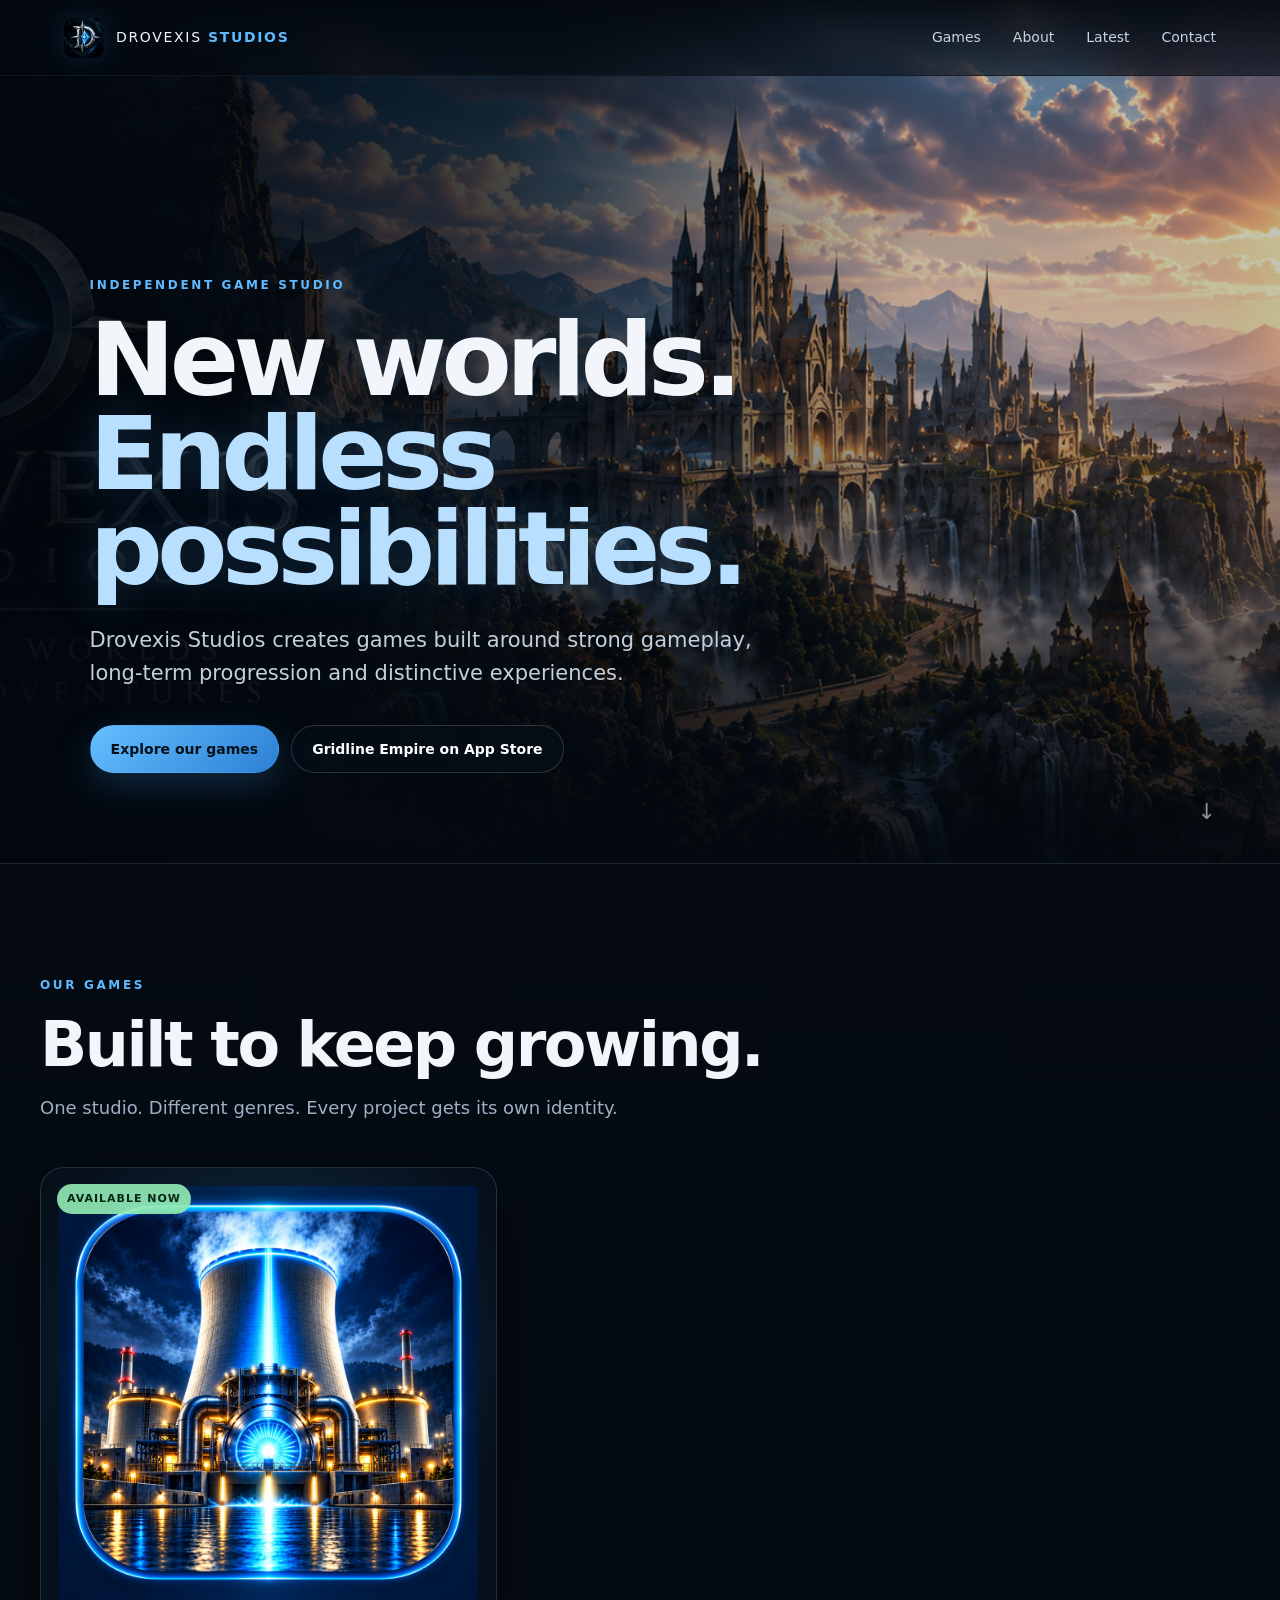
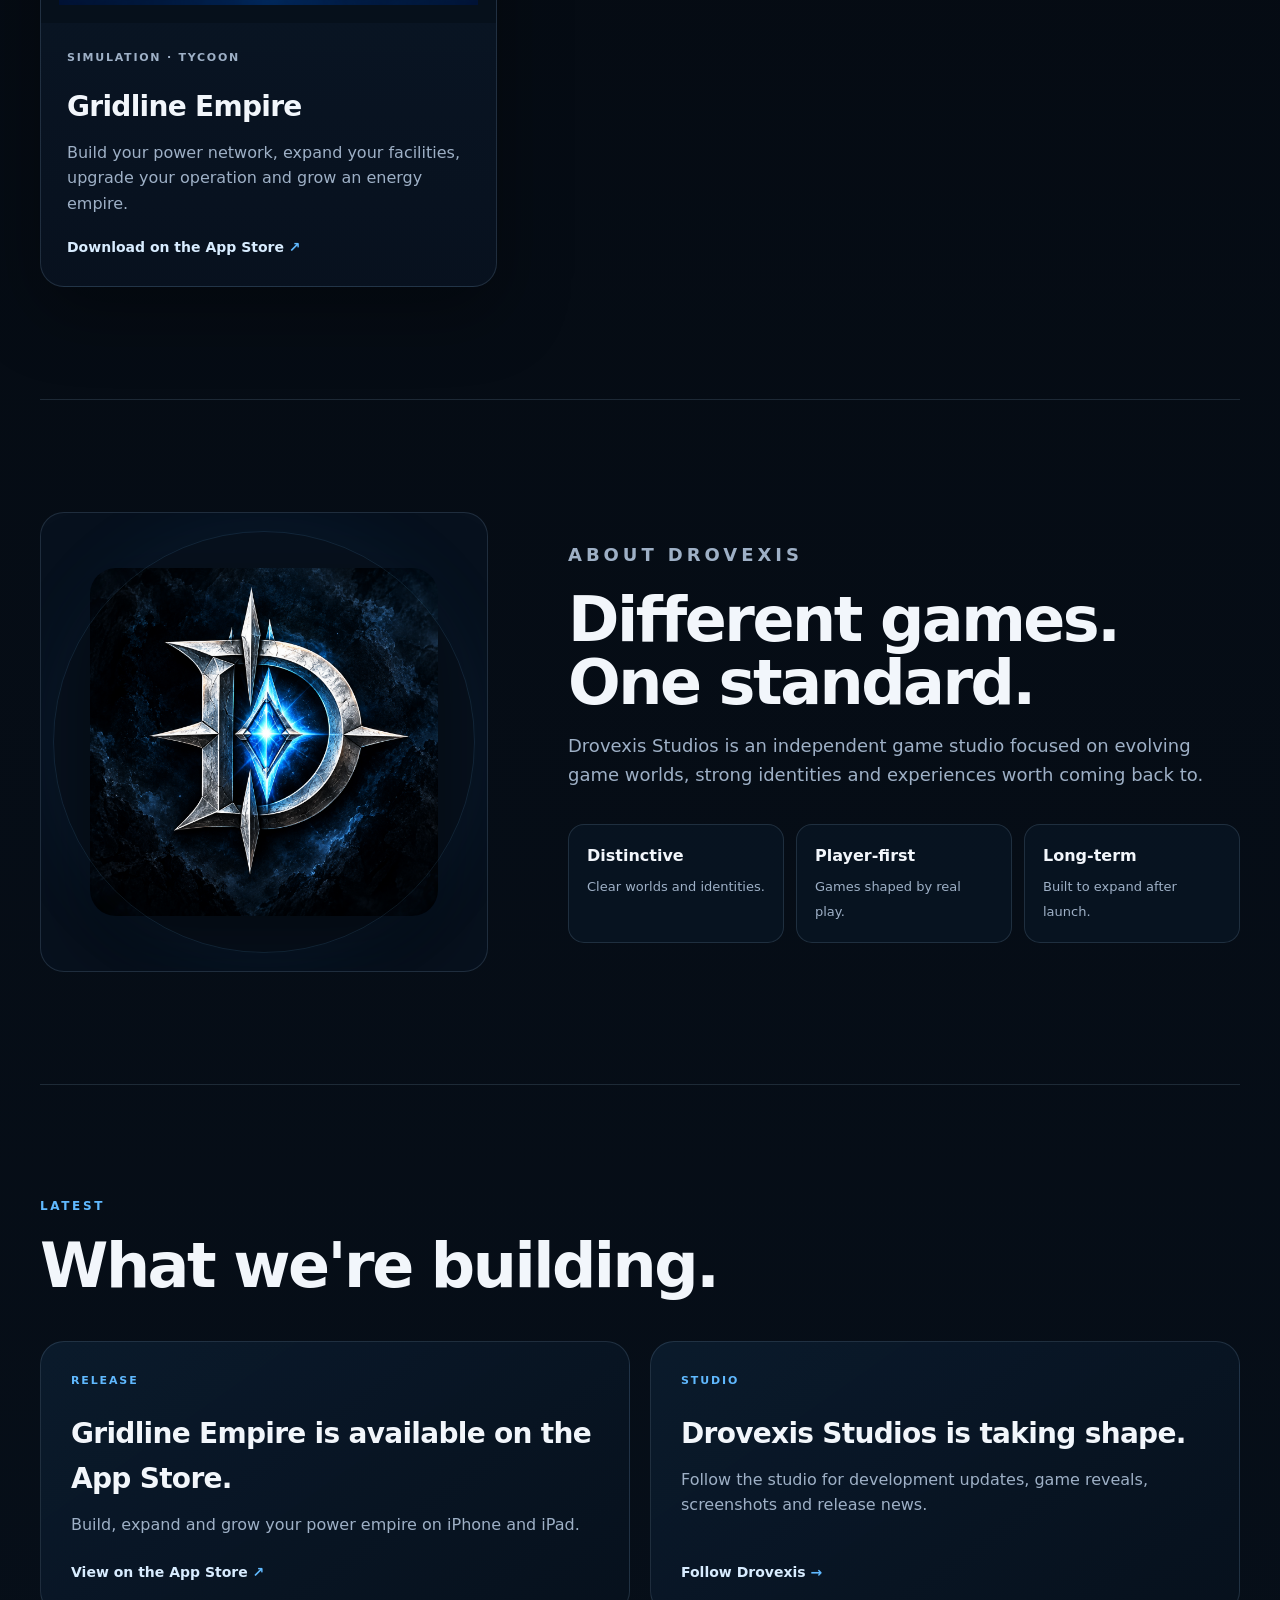
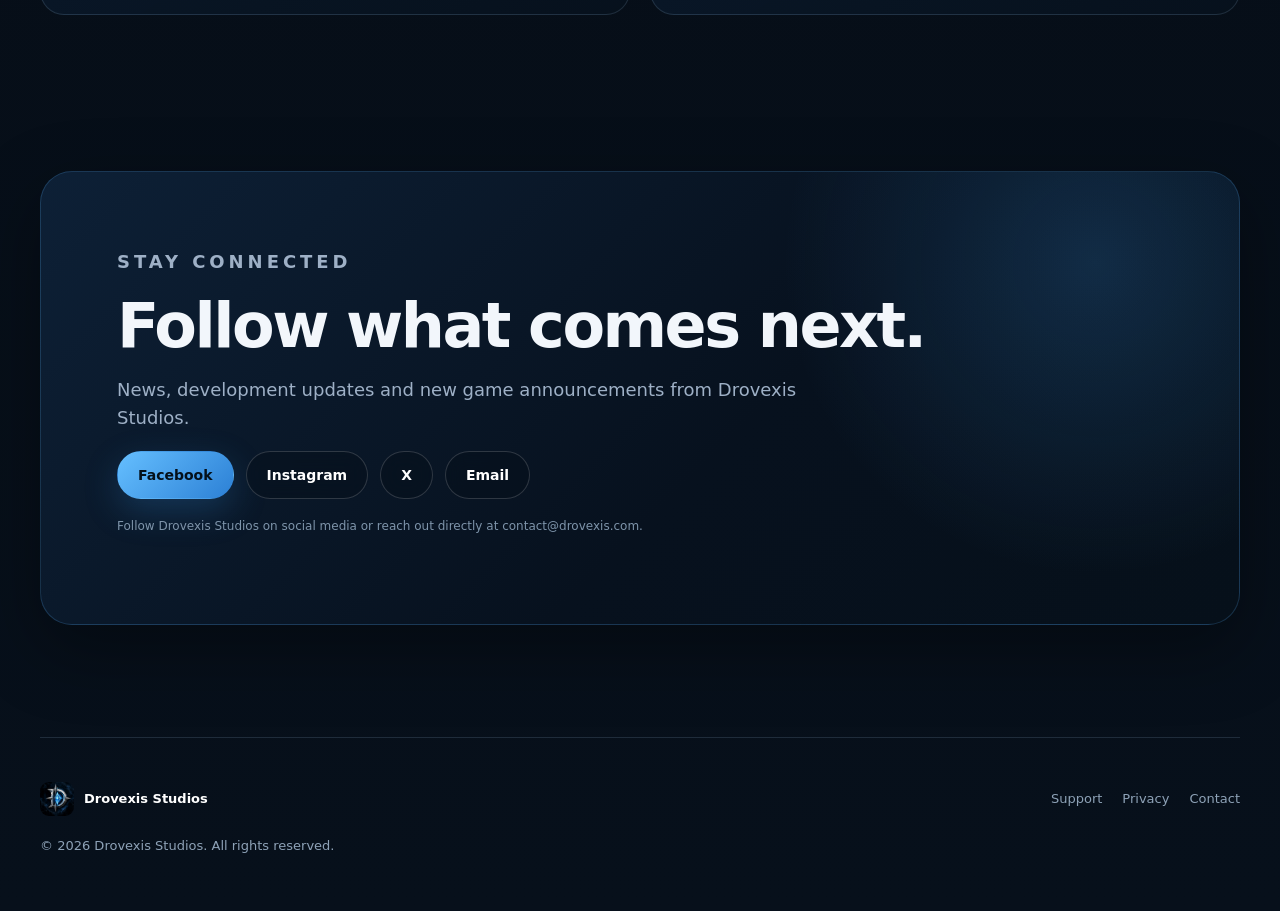
==== index.html @ 6e075999 "Add files via upload Update Drovexis website branding and links" ====
<!doctype html>
<html lang="en">
<head>
  <meta charset="utf-8" />
  <meta name="viewport" content="width=device-width, initial-scale=1" />
  <title>Drovexis Studios | New Worlds. Endless Possibilities.</title>
  <meta name="description" content="Drovexis Studios is an independent game studio creating games with a focus on strong gameplay, long-term progression and distinctive worlds." />
  <meta name="theme-color" content="#07111f" />
  <link rel="canonical" href="https://drovexis.com/" />
  <meta property="og:title" content="Drovexis Studios" />
  <meta property="og:description" content="New worlds. Endless possibilities. More to come." />
  <meta property="og:type" content="website" />
  <meta property="og:url" content="https://drovexis.com/" />
  <meta property="og:image" content="https://drovexis.com/assets/drovexis-hero.png" />
  <meta name="twitter:card" content="summary_large_image" />
  <link rel="icon" href="assets/drovexis-logo.png" />
  <link rel="stylesheet" href="styles.css" />
</head>
<body>
  <a class="skip-link" href="#main">Skip to content</a>

  <header class="site-header" id="top">
    <a class="brand" href="#top" aria-label="Drovexis Studios home">
      <img src="assets/drovexis-logo.png" alt="Drovexis Studios emblem" />
      <span>DROVEXIS <b>STUDIOS</b></span>
    </a>
    <button class="nav-toggle" aria-expanded="false" aria-controls="site-nav" aria-label="Open navigation">☰</button>
    <nav id="site-nav" class="site-nav" aria-label="Primary navigation">
      <a href="#games">Games</a>
      <a href="#about">About</a>
      <a href="#latest">Latest</a>
      <a href="#contact">Contact</a>
    </nav>
  </header>

  <main id="main">
    <section class="hero" aria-labelledby="hero-title">
      <img class="hero-bg" src="assets/drovexis-hero.png" alt="Cinematic fantasy city at sunrise" />
      <div class="hero-shade"></div>
      <div class="hero-content reveal">
        <p class="eyebrow">INDEPENDENT GAME STUDIO</p>
        <h1 id="hero-title">New worlds.<br /><span>Endless possibilities.</span></h1>
        <p class="hero-copy">Drovexis Studios creates games built around strong gameplay, long-term progression and distinctive experiences.</p>
        <div class="hero-actions">
          <a class="button button-primary" href="#games">Explore our games</a>
          <a class="button button-ghost" href="https://apps.apple.com/us/app/gridline-empire/id6809161844" target="_blank" rel="noopener">Gridline Empire on App Store</a>
        </div>
      </div>
      <div class="scroll-cue" aria-hidden="true">↓</div>
    </section>

    <section class="section" id="games" aria-labelledby="games-title">
      <div class="section-heading reveal">
        <p class="eyebrow">OUR GAMES</p>
        <h2 id="games-title">Built to keep growing.</h2>
        <p>One studio. Different genres. Every project gets its own identity.</p>
      </div>

      <div class="games-grid">
        <article class="game-card game-card-featured reveal">
          <div class="game-art app-icon-art">
            <img src="assets/gridline-empire-icon.png" alt="Gridline Empire App Store icon" loading="lazy" />
            <span class="status status-live">Available now</span>
          </div>
          <div class="game-body">
            <p class="game-kicker">SIMULATION · TYCOON</p>
            <h3>Gridline Empire</h3>
            <p>Build your power network, expand your facilities, upgrade your operation and grow an energy empire.</p>
            <a class="text-link" href="https://apps.apple.com/us/app/gridline-empire/id6809161844" target="_blank" rel="noopener">Download on the App Store <span>↗</span></a>
          </div>
        </article>

      </div>
    </section>

    <section class="section split-section" id="about" aria-labelledby="about-title">
      <div class="about-mark reveal" aria-hidden="true">
        <img src="assets/drovexis-logo.png" alt="" loading="lazy" />
      </div>
      <div class="about-copy reveal">
        <p class="eyebrow">ABOUT DROVEXIS</p>
        <h2 id="about-title">Different games. One standard.</h2>
        <p>Drovexis Studios is an independent game studio focused on evolving game worlds, strong identities and experiences worth coming back to.</p>
        <div class="values">
          <div><strong>Distinctive</strong><span>Clear worlds and identities.</span></div>
          <div><strong>Player-first</strong><span>Games shaped by real play.</span></div>
          <div><strong>Long-term</strong><span>Built to expand after launch.</span></div>
        </div>
      </div>
    </section>

    <section class="section latest" id="latest" aria-labelledby="latest-title">
      <div class="section-heading reveal">
        <p class="eyebrow">LATEST</p>
        <h2 id="latest-title">What we're building.</h2>
      </div>
      <div class="latest-grid">
        <article class="news-card reveal">
          <span class="news-tag">RELEASE</span>
          <h3>Gridline Empire is available on the App Store.</h3>
          <p>Build, expand and grow your power empire on iPhone and iPad.</p>
          <a class="text-link" href="https://apps.apple.com/us/app/gridline-empire/id6809161844" target="_blank" rel="noopener">View on the App Store <span>↗</span></a>
        </article>
        <article class="news-card reveal">
          <span class="news-tag">STUDIO</span>
          <h3>Drovexis Studios is taking shape.</h3>
          <p>Follow the studio for development updates, game reveals, screenshots and release news.</p>
          <a class="text-link" href="#contact">Follow Drovexis <span>→</span></a>
        </article>
      </div>
    </section>

    <section class="section contact" id="contact" aria-labelledby="contact-title">
      <div class="contact-panel reveal">
        <p class="eyebrow">STAY CONNECTED</p>
        <h2 id="contact-title">Follow what comes next.</h2>
        <p>News, development updates and new game announcements from Drovexis Studios.</p>
        <div class="social-row">
          <a class="button button-primary" href="https://www.facebook.com/drovexis" target="_blank" rel="noopener">Facebook</a>
          <a class="button button-ghost" href="https://www.instagram.com/drovexisstudio/" target="_blank" rel="noopener">Instagram</a>
          <a class="button button-ghost" href="https://x.com/DrovexisStudios" target="_blank" rel="noopener">X</a>
          <a class="button button-ghost" href="mailto:contact@drovexis.com">Email</a>
        </div>
        <p class="microcopy">Follow Drovexis Studios on social media or reach out directly at contact@drovexis.com.</p>
      </div>
    </section>
  </main>

  <footer class="site-footer">
    <div class="footer-brand">
      <img src="assets/drovexis-logo.png" alt="" />
      <span>Drovexis Studios</span>
    </div>
    <div class="footer-links">
      <a href="support.html">Support</a>
      <a href="privacy.html">Privacy</a>
      <a href="mailto:contact@drovexis.com">Contact</a>
    </div>
    <p>© <span id="year"></span> Drovexis Studios. All rights reserved.</p>
  </footer>

  <script src="script.js"></script>
</body>
</html>
---- styles.css ----
:root {
  --bg: #050b13;
  --bg-2: #081321;
  --panel: rgba(12, 25, 42, 0.78);
  --panel-solid: #0b1727;
  --text: #f2f6fb;
  --muted: #9eb0c6;
  --line: rgba(157, 189, 223, 0.16);
  --blue: #60b9ff;
  --blue-2: #2e83d4;
  --gold: #ffc86e;
  --shadow: 0 24px 70px rgba(0, 0, 0, 0.35);
  --radius: 24px;
  --max: 1200px;
}

* { box-sizing: border-box; }
html { scroll-behavior: smooth; }
body {
  margin: 0;
  font-family: Inter, ui-sans-serif, system-ui, -apple-system, BlinkMacSystemFont, "Segoe UI", sans-serif;
  background:
    radial-gradient(circle at 75% 8%, rgba(40, 108, 174, 0.16), transparent 32rem),
    linear-gradient(180deg, #04090f 0%, var(--bg) 35%, #07101b 100%);
  color: var(--text);
  line-height: 1.6;
}
a { color: inherit; text-decoration: none; }
img { max-width: 100%; display: block; }
button, a { -webkit-tap-highlight-color: transparent; }

.skip-link {
  position: fixed; top: 12px; left: 12px; z-index: 999;
  transform: translateY(-160%); background: white; color: black;
  padding: 8px 12px; border-radius: 8px;
}
.skip-link:focus { transform: translateY(0); }

.site-header {
  position: fixed; top: 0; left: 0; right: 0; z-index: 50;
  height: 76px; display: flex; align-items: center; justify-content: space-between;
  padding: 0 clamp(20px, 5vw, 72px);
  background: linear-gradient(180deg, rgba(3, 8, 15, 0.93), rgba(3, 8, 15, 0.58));
  border-bottom: 1px solid rgba(255, 255, 255, 0.06);
  backdrop-filter: blur(16px);
}
.brand { display: flex; align-items: center; gap: 12px; letter-spacing: 0.12em; font-size: 14px; }
.brand img { width: 40px; height: 40px; border-radius: 10px; object-fit: cover; box-shadow: 0 0 30px rgba(75, 171, 255, 0.18); }
.brand b { color: var(--blue); font-weight: 700; }
.site-nav { display: flex; gap: 32px; align-items: center; }
.site-nav a { color: #c8d4e0; font-size: 14px; transition: color .2s ease; }
.site-nav a:hover { color: white; }
.nav-toggle { display: none; border: 0; background: transparent; color: white; font-size: 28px; }

.hero {
  min-height: 96vh; position: relative; display: flex; align-items: flex-end;
  overflow: hidden; padding: 150px clamp(22px, 7vw, 110px) 90px;
  border-bottom: 1px solid var(--line);
}
.hero-bg { position: absolute; inset: 0; width: 100%; height: 100%; object-fit: cover; object-position: center; transform: scale(1.015); }
.hero-shade {
  position: absolute; inset: 0;
  background:
    linear-gradient(90deg, rgba(2, 7, 13, 0.92) 0%, rgba(3, 9, 16, 0.72) 40%, rgba(3, 9, 16, 0.20) 72%),
    linear-gradient(0deg, rgba(3, 8, 14, 0.96) 0%, rgba(3, 8, 14, 0.04) 55%);
}
.hero-content { position: relative; z-index: 2; width: min(780px, 100%); }
.eyebrow { color: var(--blue); font-weight: 750; font-size: 12px; letter-spacing: 0.22em; margin: 0 0 18px; }
.hero h1 { margin: 0; font-size: clamp(48px, 8vw, 106px); line-height: .92; letter-spacing: -0.055em; max-width: 900px; }
.hero h1 span { color: #b9dfff; text-shadow: 0 0 42px rgba(82, 166, 240, 0.22); }
.hero-copy { color: #c2cfdd; font-size: clamp(17px, 2vw, 21px); max-width: 690px; margin: 28px 0 34px; }
.hero-actions, .social-row { display: flex; flex-wrap: wrap; gap: 12px; }
.button {
  display: inline-flex; align-items: center; justify-content: center; min-height: 48px;
  padding: 0 20px; border-radius: 999px; font-weight: 700; font-size: 14px;
  border: 1px solid transparent; transition: transform .2s ease, background .2s ease, border-color .2s ease;
}
.button:hover { transform: translateY(-2px); }
.button-primary { background: linear-gradient(135deg, #65bfff, #2c80d5); color: #04101a; box-shadow: 0 12px 34px rgba(53, 138, 215, 0.25); }
.button-ghost { border-color: rgba(255, 255, 255, 0.16); background: rgba(7, 16, 27, 0.52); color: white; backdrop-filter: blur(10px); }
.button-ghost:hover { border-color: rgba(128, 201, 255, 0.55); background: rgba(14, 31, 49, 0.72); }
.scroll-cue { position: absolute; right: 5vw; bottom: 34px; z-index: 2; color: rgba(255,255,255,.55); font-size: 22px; animation: bob 1.6s ease-in-out infinite; }
@keyframes bob { 50% { transform: translateY(7px); } }

.section { width: min(var(--max), calc(100% - 40px)); margin: 0 auto; padding: 112px 0; }
.section-heading { max-width: 760px; margin-bottom: 44px; }
.section-heading h2, .about-copy h2, .contact-panel h2 { font-size: clamp(36px, 5vw, 62px); line-height: 1.02; letter-spacing: -0.04em; margin: 0 0 16px; }
.section-heading > p:last-child, .about-copy > p, .contact-panel > p { color: var(--muted); font-size: 18px; }

.games-grid { display: grid; grid-template-columns: 1.3fr 1fr 1fr; gap: 20px; align-items: stretch; }
.game-card {
  background: linear-gradient(180deg, rgba(13, 29, 47, 0.86), rgba(8, 18, 31, 0.95));
  border: 1px solid var(--line); border-radius: var(--radius); overflow: hidden; box-shadow: var(--shadow);
  min-height: 100%;
}
.game-card:hover { border-color: rgba(95, 184, 255, 0.30); }
.game-art { position: relative; aspect-ratio: 16 / 10; overflow: hidden; background: #06101b; }
.game-art img { width: 100%; height: 100%; object-fit: cover; object-position: center 40%; transition: transform .5s ease; }
.game-art.app-icon-art { aspect-ratio: 1 / 1; display: grid; place-items: center; background: radial-gradient(circle at 50% 40%, rgba(73, 170, 255, 0.16), rgba(6, 16, 27, 1) 72%); }
.game-art.app-icon-art img { object-fit: contain; padding: 18px; object-position: center; }
.game-card:hover .game-art img { transform: scale(1.03); }
.status { display: inline-flex; align-items: center; width: fit-content; padding: 6px 10px; border-radius: 999px; font-size: 11px; font-weight: 800; text-transform: uppercase; letter-spacing: .09em; }
.game-art .status { position: absolute; top: 16px; left: 16px; }
.status-live { background: rgba(145, 232, 177, .92); color: #082516; }
.status-dev { background: rgba(78, 143, 205, .18); color: #93cdff; border: 1px solid rgba(93, 177, 255, .22); margin-top: 12px; }
.game-body { padding: 26px; }
.game-kicker { color: var(--blue); letter-spacing: .16em; font-size: 11px; font-weight: 750; margin: 0 0 8px; }
.game-body h3, .news-card h3 { margin: 0 0 10px; font-size: 28px; letter-spacing: -0.025em; }
.game-body p { color: var(--muted); margin: 0 0 18px; }
.text-link { color: #d8ecff; font-weight: 750; font-size: 14px; }
.text-link span { color: var(--blue); }

.concept-visual { position: relative; height: 250px; overflow: hidden; display: grid; place-items: center; border-bottom: 1px solid var(--line); }
.trailquest .concept-visual { background: radial-gradient(circle at 50% 55%, rgba(255, 183, 76, .27), transparent 18%), linear-gradient(160deg, #15371f, #0b1723 54%, #06101a); }
.rpg .concept-visual { background: radial-gradient(circle at 55% 35%, rgba(88, 176, 250, .25), transparent 28%), linear-gradient(150deg, #172a48, #0b1422 58%, #050a11); }
.concept-icon { position: relative; z-index: 2; font-size: 56px; color: white; text-shadow: 0 0 34px rgba(128, 205, 255, .48); }
.rings { position: absolute; width: 240px; height: 240px; border: 1px solid rgba(255, 206, 132, .14); border-radius: 50%; box-shadow: inset 0 0 60px rgba(255, 178, 65, .05); }
.rings::before, .rings::after { content:""; position:absolute; inset: 30px; border:1px solid rgba(255,255,255,.07); border-radius:50%; }
.rings::after { inset: 70px; }
.mountain-lines { position:absolute; inset: 40% -20% -20%; transform: rotate(-8deg); background: repeating-linear-gradient(150deg, transparent 0 26px, rgba(112,181,240,.09) 27px 28px); }

.split-section { display: grid; grid-template-columns: .8fr 1.2fr; gap: 80px; align-items: center; border-top: 1px solid var(--line); }
.about-mark { position: relative; min-height: 460px; display: grid; place-items: center; border-radius: var(--radius); overflow: hidden; background: radial-gradient(circle, rgba(50, 136, 214, .22), transparent 44%), #07111e; border: 1px solid var(--line); }
.about-mark::before { content:""; position:absolute; width: 420px; height:420px; border:1px solid rgba(96,185,255,.12); border-radius:50%; box-shadow: 0 0 80px rgba(37,123,202,.09); }
.about-mark img { width: min(78%, 380px); border-radius: 26px; box-shadow: 0 30px 90px rgba(0,0,0,.46); }
.about-copy > p { max-width: 690px; }
.values { display: grid; grid-template-columns: repeat(3, 1fr); gap: 12px; margin-top: 34px; }
.values div { padding: 18px; border-radius: 16px; border: 1px solid var(--line); background: rgba(10, 23, 38, .68); }
.values strong { display:block; margin-bottom:4px; }
.values span { color: var(--muted); font-size: 13px; }

.latest { border-top: 1px solid var(--line); }
.latest-grid { display:grid; grid-template-columns: 1fr 1fr; gap:20px; }
.news-card { padding: 30px; min-height: 260px; border-radius: var(--radius); border: 1px solid var(--line); background: linear-gradient(145deg, rgba(12,29,48,.84), rgba(7,17,29,.92)); display:flex; flex-direction:column; align-items:flex-start; }
.news-card p { color:var(--muted); margin:0 0 24px; }
.news-card .text-link { margin-top:auto; }
.news-tag { display:inline-flex; margin-bottom:22px; color:var(--blue); font-size:11px; font-weight:800; letter-spacing:.17em; }

.contact { padding-top: 44px; }
.contact-panel { position:relative; overflow:hidden; padding: clamp(34px, 6vw, 76px); border-radius: 32px; border: 1px solid rgba(89,180,255,.2); background: radial-gradient(circle at 88% 20%, rgba(59,151,231,.20), transparent 28%), linear-gradient(135deg, #0d2036, #07111e 58%, #06101a); box-shadow: var(--shadow); }
.contact-panel p { max-width: 720px; }
.microcopy { font-size: 12px !important; margin-top: 18px; color: #7e94aa !important; }

.site-footer { width: min(var(--max), calc(100% - 40px)); margin: 0 auto; padding: 44px 0 54px; border-top: 1px solid var(--line); display:grid; grid-template-columns: 1fr auto; gap: 20px; align-items:center; color: #8ea2b7; font-size:13px; }
.footer-brand { display:flex; align-items:center; gap:10px; color:white; font-weight:700; }
.footer-brand img { width:34px; height:34px; object-fit:cover; border-radius:9px; }
.footer-links { display:flex; gap:20px; }
.site-footer > p { grid-column: 1 / -1; margin: 0; }

.reveal { opacity: 0; transform: translateY(18px); transition: opacity .65s ease, transform .65s ease; }
.reveal.is-visible { opacity: 1; transform: translateY(0); }

.legal-page { width:min(860px, calc(100% - 40px)); margin:0 auto; padding: 130px 0 80px; }
.legal-page h1 { font-size: clamp(42px, 7vw, 72px); letter-spacing:-.045em; line-height:1; }
.legal-page h2 { margin-top: 38px; }
.legal-page p, .legal-page li { color: var(--muted); }
.legal-page a { color: var(--blue); }

@media (max-width: 980px) {
  .games-grid { grid-template-columns: 1fr 1fr; }
  .game-card-featured { grid-column: 1 / -1; }
  .split-section { grid-template-columns: 1fr; gap: 34px; }
  .about-mark { min-height: 360px; }
}

@media (max-width: 720px) {
  .site-header { height: 68px; padding: 0 18px; }
  .brand span { font-size: 12px; }
  .brand img { width:36px; height:36px; }
  .nav-toggle { display:block; }
  .site-nav { position:absolute; top:68px; left:0; right:0; display:none; flex-direction:column; align-items:stretch; gap:0; padding: 12px 18px 20px; background: rgba(4,10,17,.97); border-bottom:1px solid var(--line); }
  .site-nav.open { display:flex; }
  .site-nav a { padding: 12px 4px; }
  .hero { min-height: 90vh; padding: 120px 20px 64px; }
  .hero-shade { background: linear-gradient(0deg, rgba(3,8,14,.97) 0%, rgba(3,8,14,.56) 58%, rgba(3,8,14,.24)); }
  .hero h1 { font-size: clamp(46px, 14vw, 70px); }
  .hero-copy { font-size: 16px; }
  .hero-actions .button { width:100%; }
  .scroll-cue { display:none; }
  .section { width:min(100% - 32px, var(--max)); padding: 82px 0; }
  .games-grid, .latest-grid { grid-template-columns: 1fr; }
  .game-card-featured { grid-column:auto; }
  .concept-visual { height: 210px; }
  .values { grid-template-columns: 1fr; }
  .social-row .button { width:100%; }
  .site-footer { width:calc(100% - 32px); grid-template-columns:1fr; }
  .footer-links { flex-wrap:wrap; }
}

@media (prefers-reduced-motion: reduce) {
  * { scroll-behavior:auto !important; animation:none !important; transition:none !important; }
  .reveal { opacity:1; transform:none; }
}
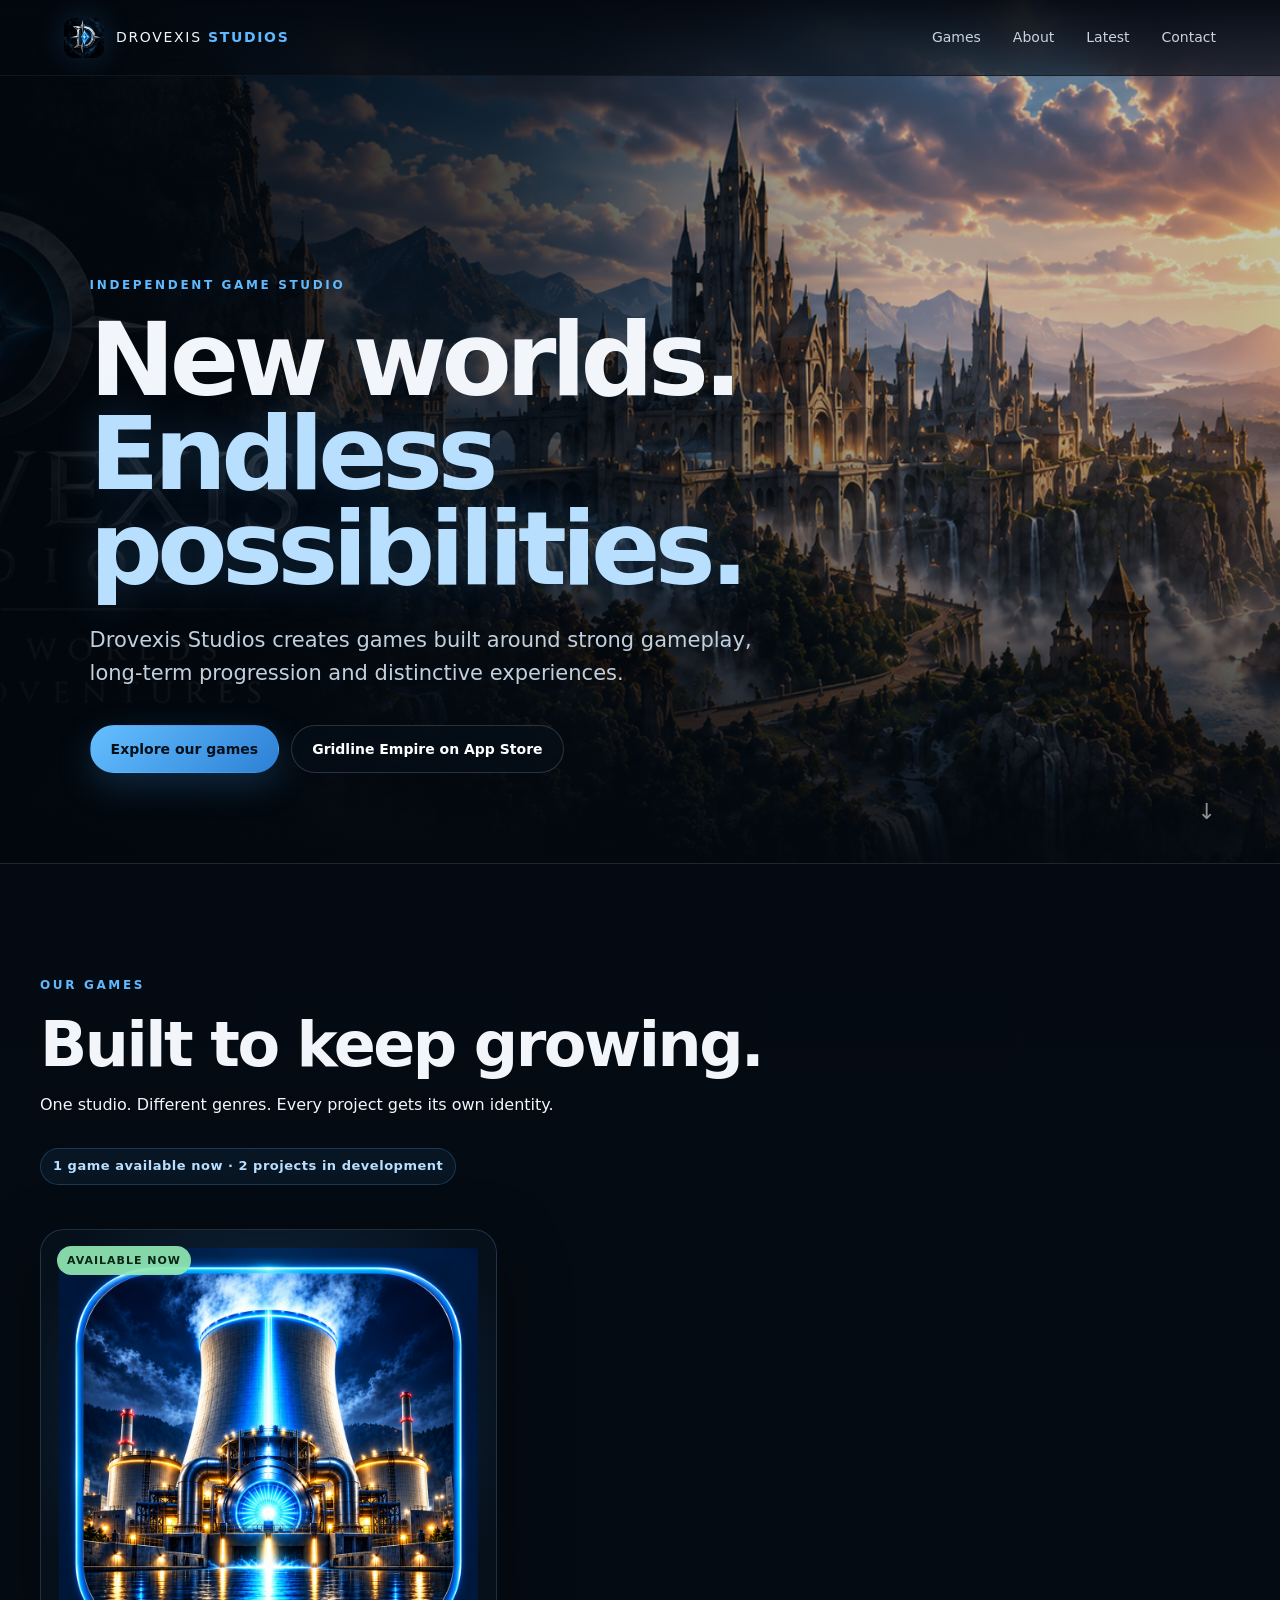
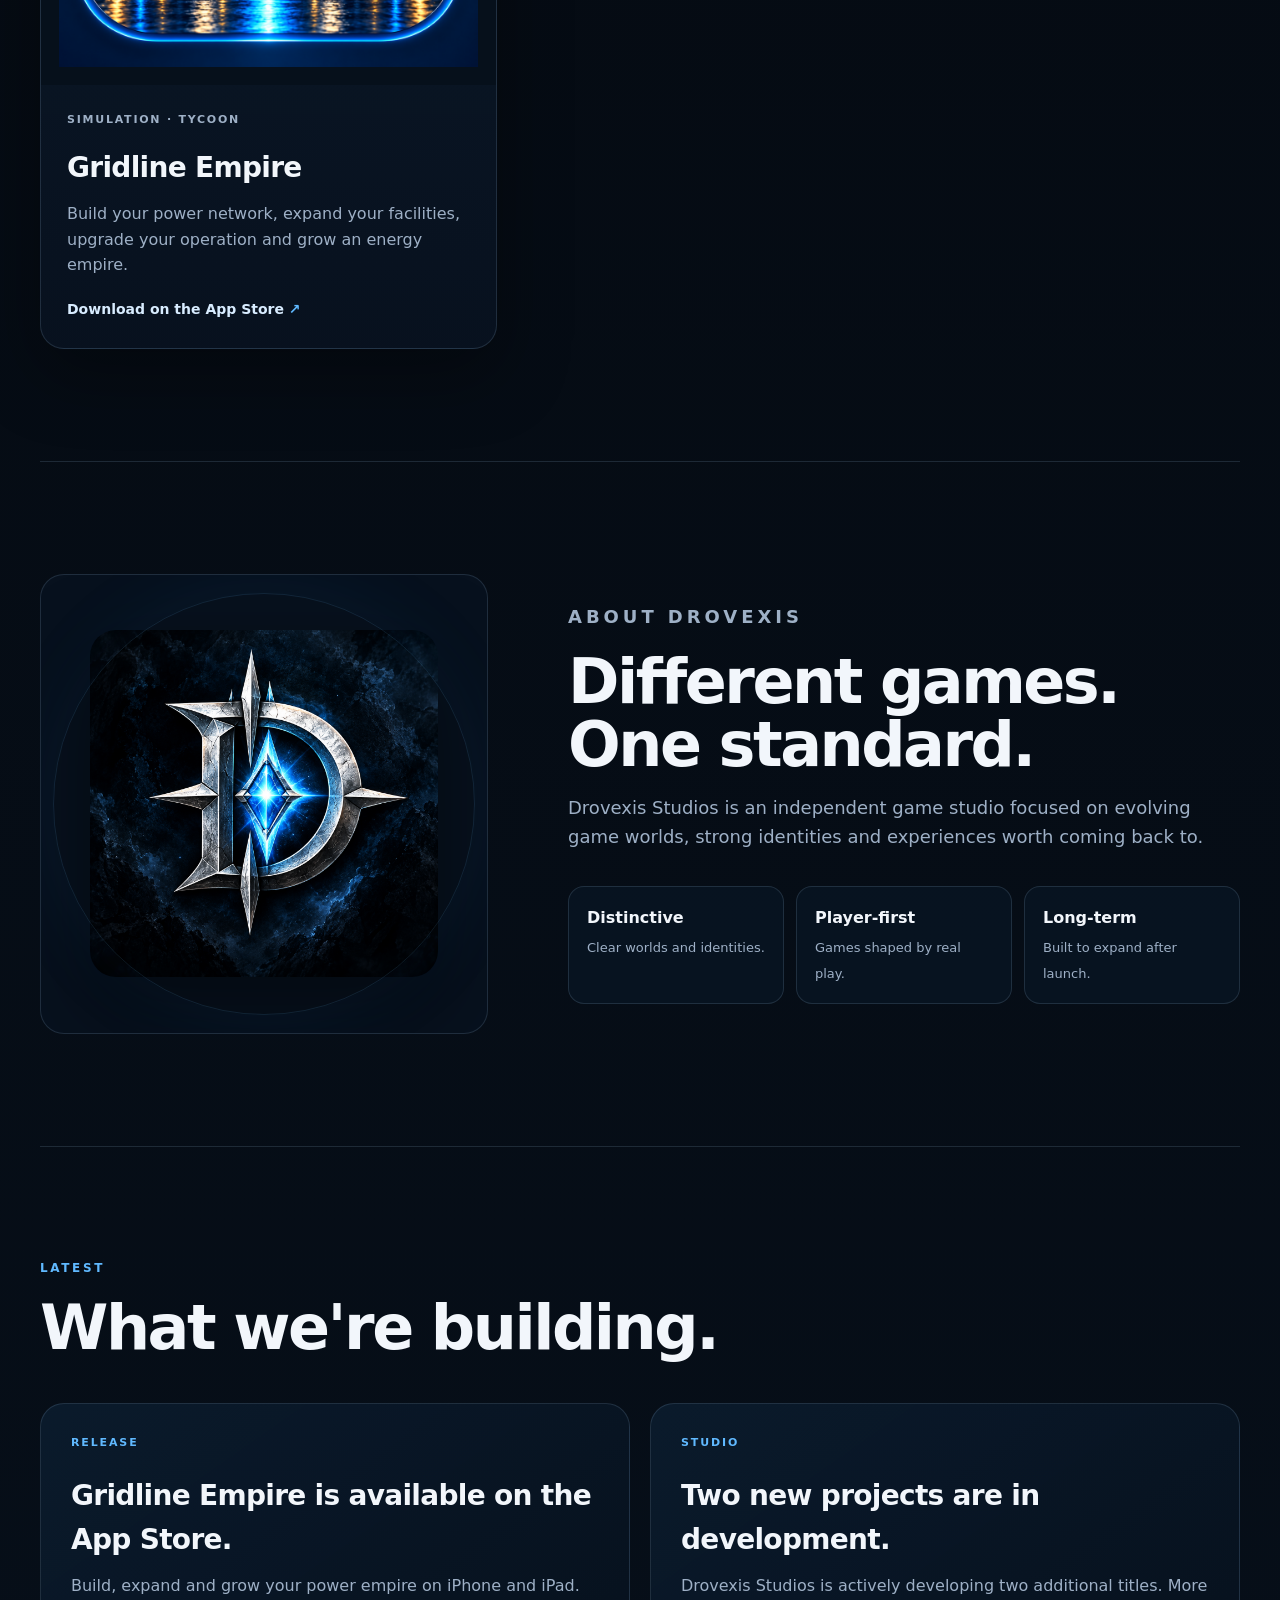
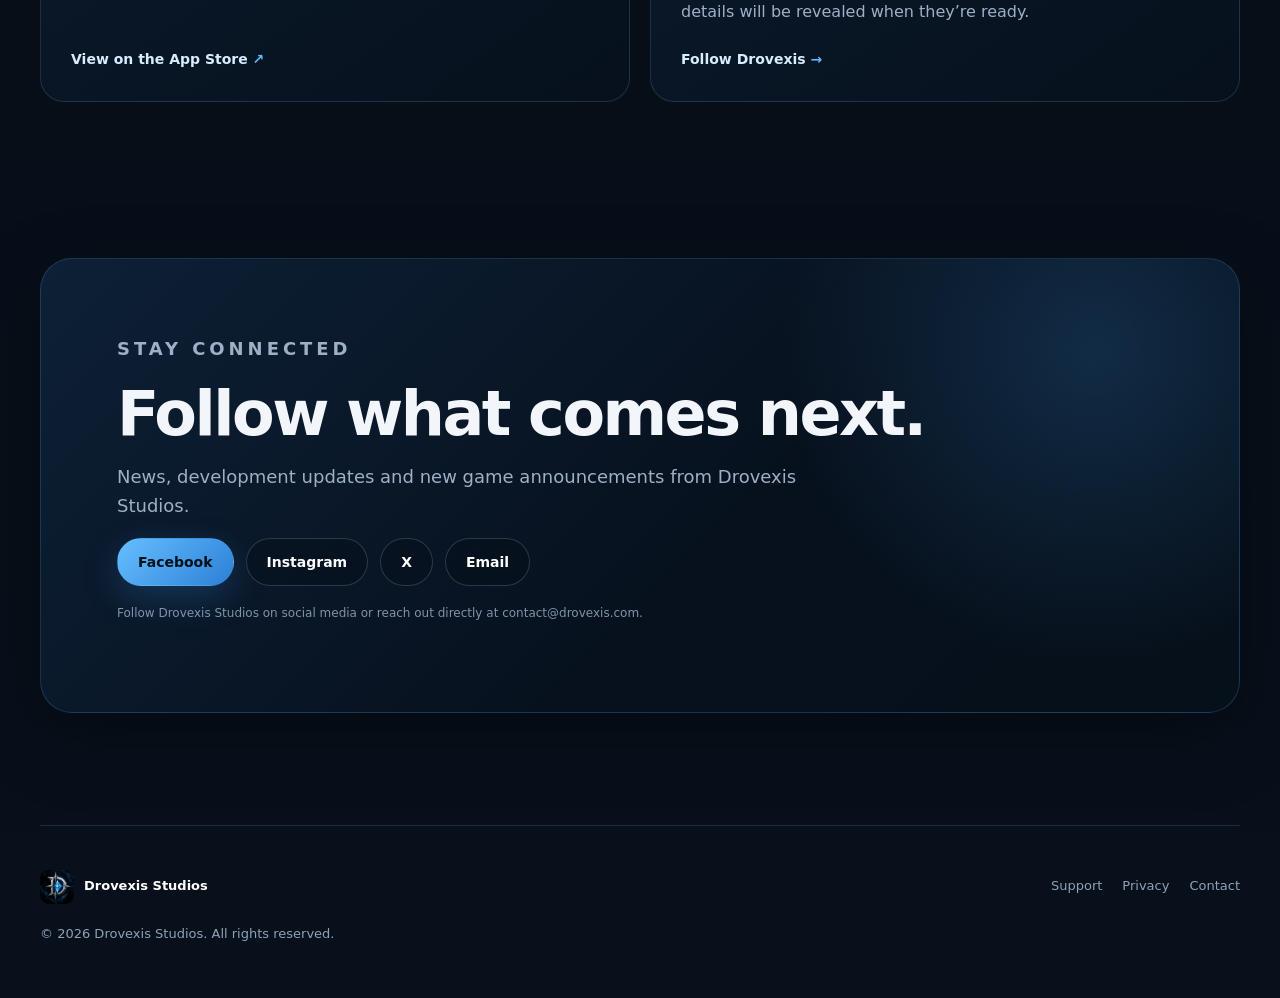
==== commit 3ede807c: "Add files via upload" ====
--- a/index.html
+++ b/index.html
@@ -4,7 +4,7 @@
   <meta charset="utf-8" />
   <meta name="viewport" content="width=device-width, initial-scale=1" />
   <title>Drovexis Studios | New Worlds. Endless Possibilities.</title>
-  <meta name="description" content="Drovexis Studios is an independent game studio creating games with a focus on strong gameplay, long-term progression and distinctive worlds." />
+  <meta name="description" content="Drovexis Studios is an independent game studio creating games with a focus on strong gameplay, long-term progression and distinctive worlds, with Gridline Empire available now and two additional projects in development." />
   <meta name="theme-color" content="#07111f" />
   <link rel="canonical" href="https://drovexis.com/" />
   <meta property="og:title" content="Drovexis Studios" />
@@ -54,6 +54,7 @@
         <p class="eyebrow">OUR GAMES</p>
         <h2 id="games-title">Built to keep growing.</h2>
         <p>One studio. Different genres. Every project gets its own identity.</p>
+        <p class="studio-status">1 game available now · 2 projects in development</p>
       </div>
 
       <div class="games-grid">
@@ -103,8 +104,8 @@
         </article>
         <article class="news-card reveal">
           <span class="news-tag">STUDIO</span>
-          <h3>Drovexis Studios is taking shape.</h3>
-          <p>Follow the studio for development updates, game reveals, screenshots and release news.</p>
+          <h3>Two new projects are in development.</h3>
+          <p>Drovexis Studios is actively developing two additional titles. More details will be revealed when they’re ready.</p>
           <a class="text-link" href="#contact">Follow Drovexis <span>→</span></a>
         </article>
       </div>
--- a/styles.css
+++ b/styles.css
@@ -86,6 +86,7 @@
 .section-heading { max-width: 760px; margin-bottom: 44px; }
 .section-heading h2, .about-copy h2, .contact-panel h2 { font-size: clamp(36px, 5vw, 62px); line-height: 1.02; letter-spacing: -0.04em; margin: 0 0 16px; }
 .section-heading > p:last-child, .about-copy > p, .contact-panel > p { color: var(--muted); font-size: 18px; }
+.studio-status { display: inline-flex; margin: 14px 0 0; padding: 7px 12px; border: 1px solid rgba(96,185,255,.22); border-radius: 999px; background: rgba(24,68,105,.20); color: #b9dfff !important; font-size: 13px !important; font-weight: 750; letter-spacing: .04em; }
 
 .games-grid { display: grid; grid-template-columns: 1.3fr 1fr 1fr; gap: 20px; align-items: stretch; }
 .game-card {
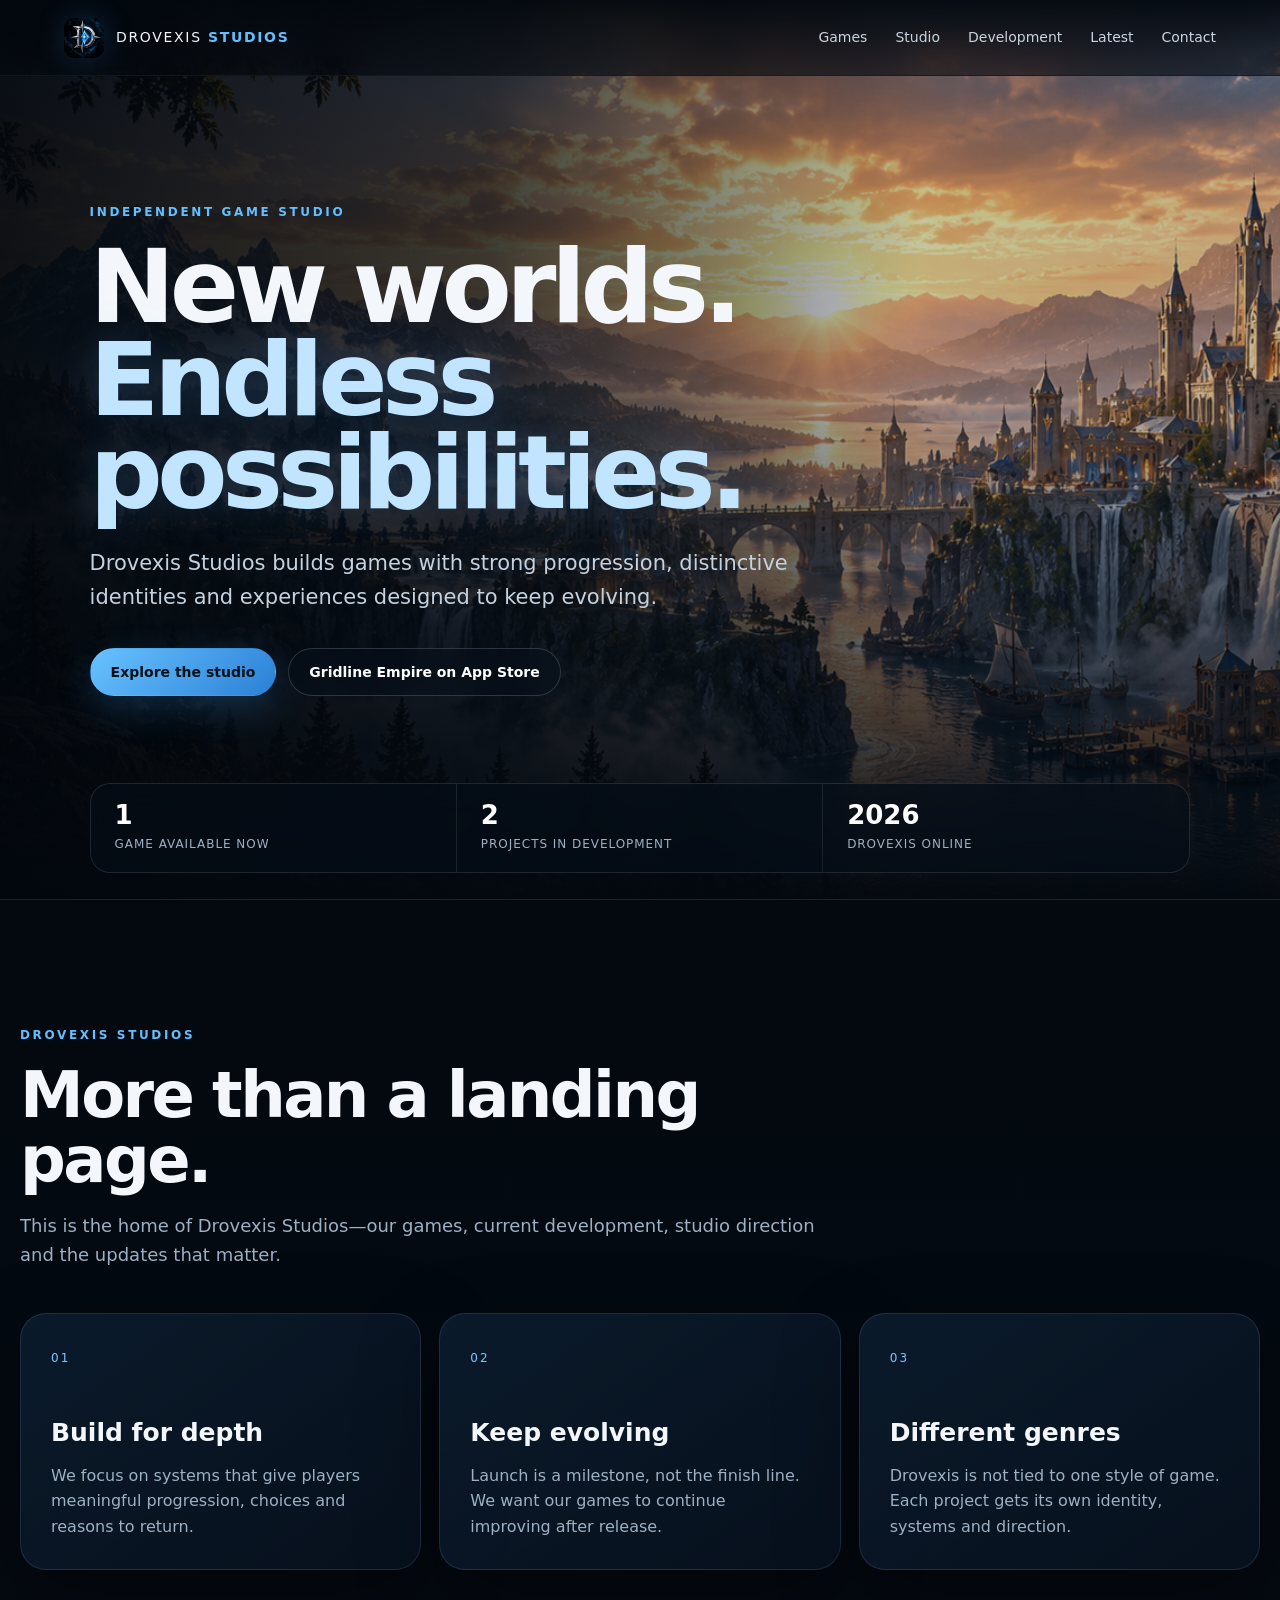
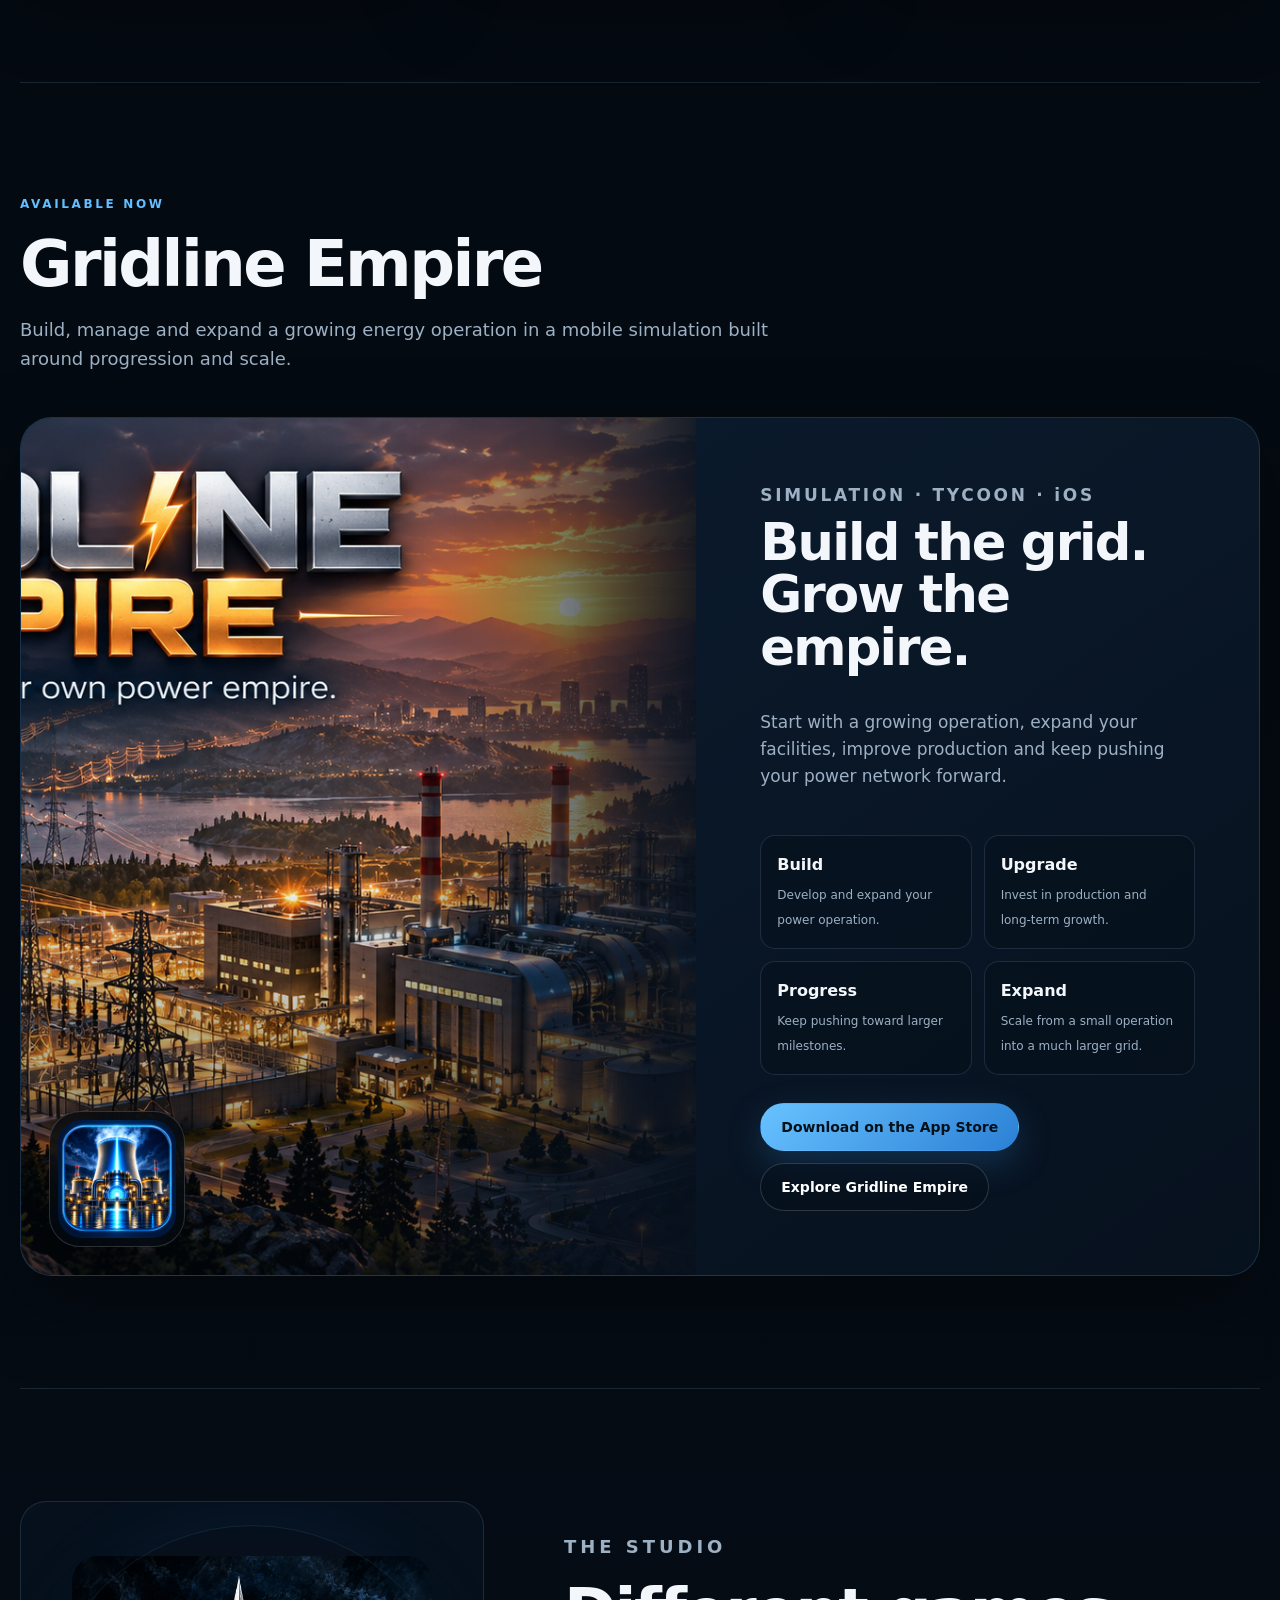
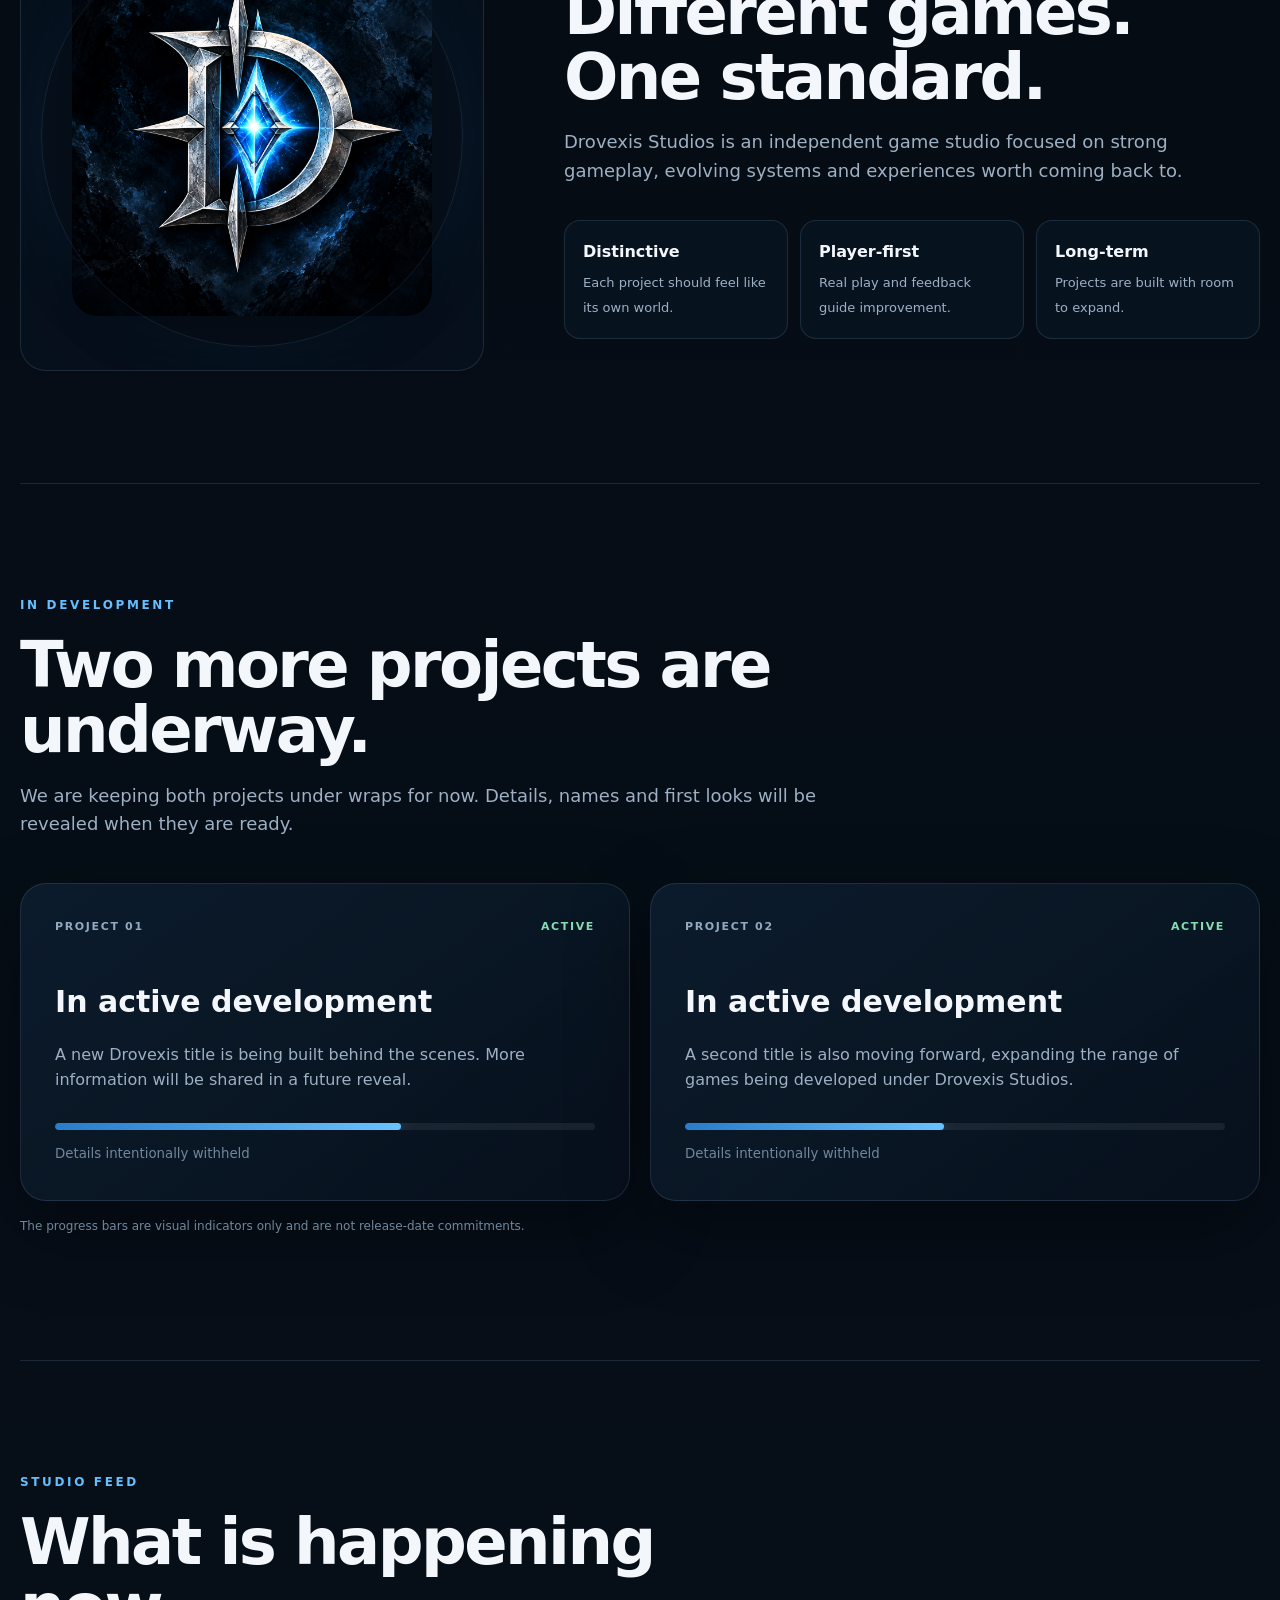
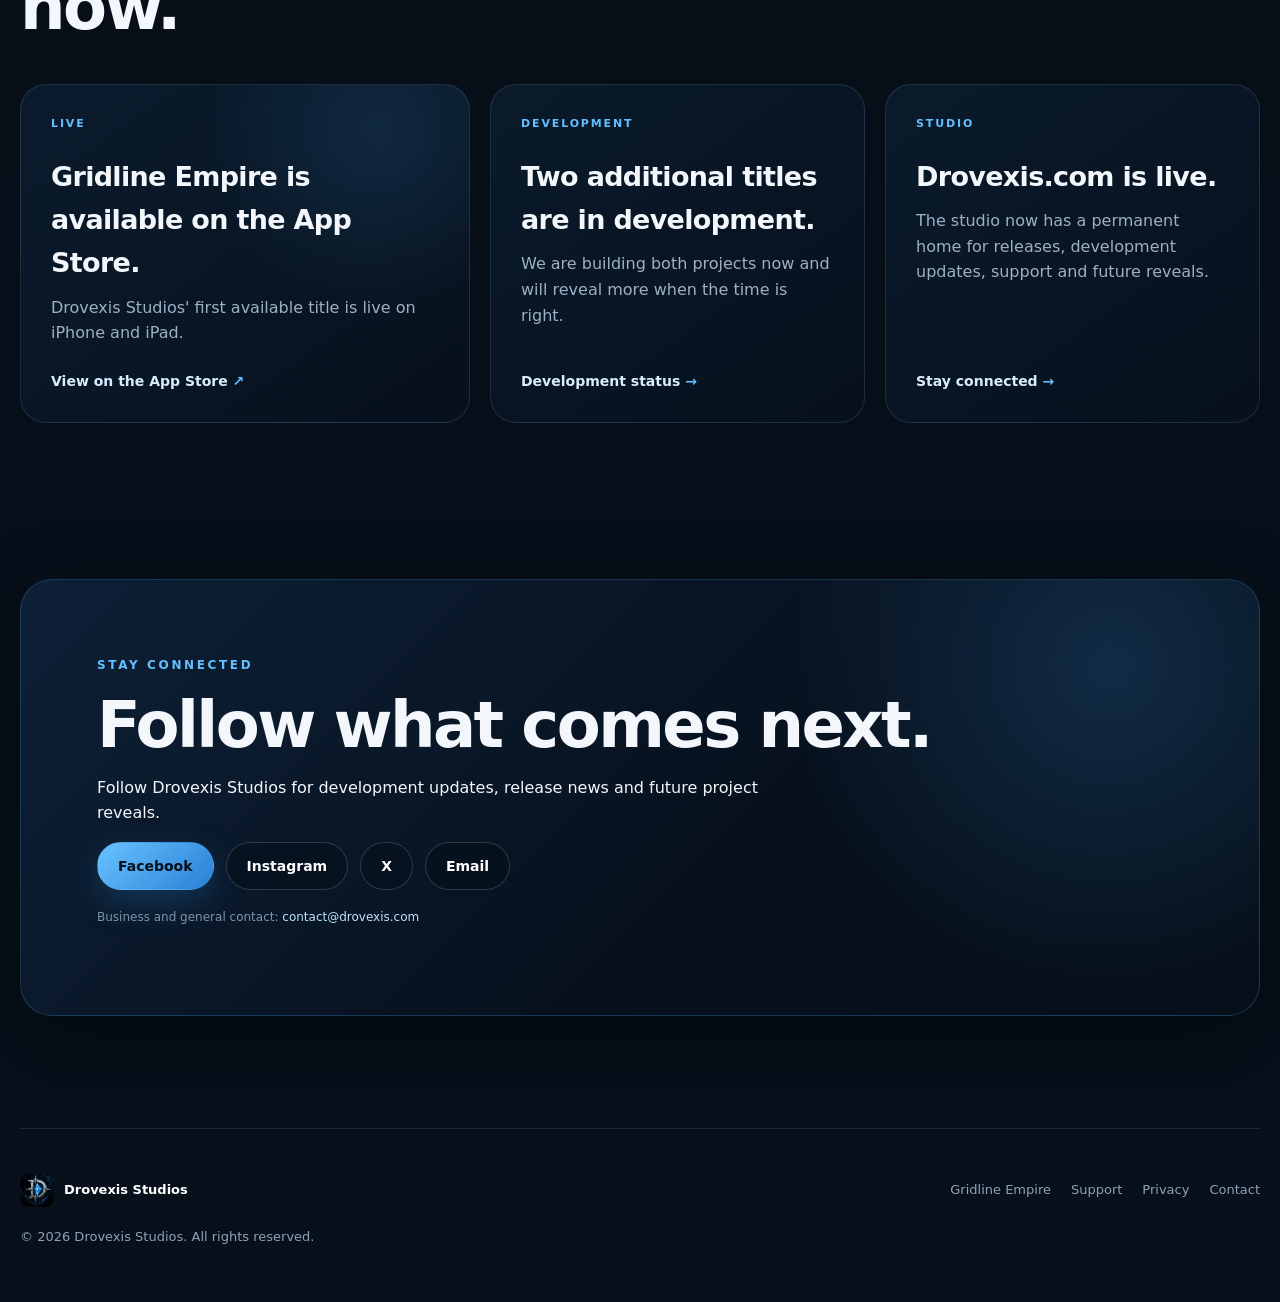
==== commit d241f2c4: "Add files via upload" ====
--- a/index.html
+++ b/index.html
@@ -4,17 +4,33 @@
   <meta charset="utf-8" />
   <meta name="viewport" content="width=device-width, initial-scale=1" />
   <title>Drovexis Studios | New Worlds. Endless Possibilities.</title>
-  <meta name="description" content="Drovexis Studios is an independent game studio creating games with a focus on strong gameplay, long-term progression and distinctive worlds, with Gridline Empire available now and two additional projects in development." />
-  <meta name="theme-color" content="#07111f" />
+  <meta name="description" content="Drovexis Studios is an independent game studio building distinctive games with strong progression, lasting depth and room to grow. Gridline Empire is available now, with two more projects in development." />
+  <meta name="theme-color" content="#06101a" />
   <link rel="canonical" href="https://drovexis.com/" />
   <meta property="og:title" content="Drovexis Studios" />
-  <meta property="og:description" content="New worlds. Endless possibilities. More to come." />
+  <meta property="og:description" content="One game available now. Two more projects in development. Explore Drovexis Studios." />
   <meta property="og:type" content="website" />
   <meta property="og:url" content="https://drovexis.com/" />
   <meta property="og:image" content="https://drovexis.com/assets/drovexis-hero.png" />
   <meta name="twitter:card" content="summary_large_image" />
+  <meta name="twitter:site" content="@DrovexisStudios" />
   <link rel="icon" href="assets/drovexis-logo.png" />
   <link rel="stylesheet" href="styles.css" />
+  <script type="application/ld+json">
+  {
+    "@context": "https://schema.org",
+    "@type": "Organization",
+    "name": "Drovexis Studios",
+    "url": "https://drovexis.com/",
+    "logo": "https://drovexis.com/assets/drovexis-logo.png",
+    "sameAs": [
+      "https://www.facebook.com/drovexis",
+      "https://www.instagram.com/drovexisstudio/",
+      "https://x.com/DrovexisStudios"
+    ],
+    "email": "contact@drovexis.com"
+  }
+  </script>
 </head>
 <body>
   <a class="skip-link" href="#main">Skip to content</a>
@@ -27,7 +43,8 @@
     <button class="nav-toggle" aria-expanded="false" aria-controls="site-nav" aria-label="Open navigation">☰</button>
     <nav id="site-nav" class="site-nav" aria-label="Primary navigation">
       <a href="#games">Games</a>
-      <a href="#about">About</a>
+      <a href="#studio">Studio</a>
+      <a href="#development">Development</a>
       <a href="#latest">Latest</a>
       <a href="#contact">Contact</a>
     </nav>
@@ -35,94 +52,163 @@
 
   <main id="main">
     <section class="hero" aria-labelledby="hero-title">
-      <img class="hero-bg" src="assets/drovexis-hero.png" alt="Cinematic fantasy city at sunrise" />
+      <img class="hero-bg" src="assets/drovexis-hero.png" alt="A vast cinematic city and mountain landscape at sunrise" />
       <div class="hero-shade"></div>
       <div class="hero-content reveal">
         <p class="eyebrow">INDEPENDENT GAME STUDIO</p>
         <h1 id="hero-title">New worlds.<br /><span>Endless possibilities.</span></h1>
-        <p class="hero-copy">Drovexis Studios creates games built around strong gameplay, long-term progression and distinctive experiences.</p>
+        <p class="hero-copy">Drovexis Studios builds games with strong progression, distinctive identities and experiences designed to keep evolving.</p>
         <div class="hero-actions">
-          <a class="button button-primary" href="#games">Explore our games</a>
+          <a class="button button-primary" href="#games">Explore the studio</a>
           <a class="button button-ghost" href="https://apps.apple.com/us/app/gridline-empire/id6809161844" target="_blank" rel="noopener">Gridline Empire on App Store</a>
         </div>
       </div>
-      <div class="scroll-cue" aria-hidden="true">↓</div>
-    </section>
-
-    <section class="section" id="games" aria-labelledby="games-title">
-      <div class="section-heading reveal">
-        <p class="eyebrow">OUR GAMES</p>
-        <h2 id="games-title">Built to keep growing.</h2>
-        <p>One studio. Different genres. Every project gets its own identity.</p>
-        <p class="studio-status">1 game available now · 2 projects in development</p>
-      </div>
-
-      <div class="games-grid">
-        <article class="game-card game-card-featured reveal">
-          <div class="game-art app-icon-art">
-            <img src="assets/gridline-empire-icon.png" alt="Gridline Empire App Store icon" loading="lazy" />
-            <span class="status status-live">Available now</span>
+      <div class="hero-statbar reveal" aria-label="Studio status">
+        <div><strong>1</strong><span>Game available now</span></div>
+        <div><strong>2</strong><span>Projects in development</span></div>
+        <div><strong>2026</strong><span>Drovexis online</span></div>
+      </div>
+    </section>
+
+    <section class="section studio-intro" aria-labelledby="intro-title">
+      <div class="section-heading reveal">
+        <p class="eyebrow">DROVEXIS STUDIOS</p>
+        <h2 id="intro-title">More than a landing page.</h2>
+        <p>This is the home of Drovexis Studios—our games, current development, studio direction and the updates that matter.</p>
+      </div>
+      <div class="intro-grid">
+        <article class="info-panel reveal">
+          <span class="panel-number">01</span>
+          <h3>Build for depth</h3>
+          <p>We focus on systems that give players meaningful progression, choices and reasons to return.</p>
+        </article>
+        <article class="info-panel reveal">
+          <span class="panel-number">02</span>
+          <h3>Keep evolving</h3>
+          <p>Launch is a milestone, not the finish line. We want our games to continue improving after release.</p>
+        </article>
+        <article class="info-panel reveal">
+          <span class="panel-number">03</span>
+          <h3>Different genres</h3>
+          <p>Drovexis is not tied to one style of game. Each project gets its own identity, systems and direction.</p>
+        </article>
+      </div>
+    </section>
+
+    <section class="section game-spotlight" id="games" aria-labelledby="games-title">
+      <div class="section-heading reveal">
+        <p class="eyebrow">AVAILABLE NOW</p>
+        <h2 id="games-title">Gridline Empire</h2>
+        <p>Build, manage and expand a growing energy operation in a mobile simulation built around progression and scale.</p>
+      </div>
+
+      <div class="spotlight-shell reveal">
+        <div class="spotlight-visual">
+          <img class="spotlight-wide" src="assets/gridline-empire-feature.png" alt="Gridline Empire power facility promotional artwork" loading="lazy" />
+          <div class="spotlight-icon-wrap">
+            <img class="spotlight-icon" src="assets/gridline-empire-icon.png" alt="Gridline Empire App Store icon" loading="lazy" />
           </div>
-          <div class="game-body">
-            <p class="game-kicker">SIMULATION · TYCOON</p>
-            <h3>Gridline Empire</h3>
-            <p>Build your power network, expand your facilities, upgrade your operation and grow an energy empire.</p>
-            <a class="text-link" href="https://apps.apple.com/us/app/gridline-empire/id6809161844" target="_blank" rel="noopener">Download on the App Store <span>↗</span></a>
+        </div>
+        <div class="spotlight-copy">
+          <p class="game-kicker">SIMULATION · TYCOON · iOS</p>
+          <h3>Build the grid. Grow the empire.</h3>
+          <p>Start with a growing operation, expand your facilities, improve production and keep pushing your power network forward.</p>
+          <div class="feature-grid">
+            <div><strong>Build</strong><span>Develop and expand your power operation.</span></div>
+            <div><strong>Upgrade</strong><span>Invest in production and long-term growth.</span></div>
+            <div><strong>Progress</strong><span>Keep pushing toward larger milestones.</span></div>
+            <div><strong>Expand</strong><span>Scale from a small operation into a much larger grid.</span></div>
           </div>
-        </article>
-
-      </div>
-    </section>
-
-    <section class="section split-section" id="about" aria-labelledby="about-title">
+          <div class="spotlight-actions">
+            <a class="button button-primary" href="https://apps.apple.com/us/app/gridline-empire/id6809161844" target="_blank" rel="noopener">Download on the App Store</a>
+            <a class="button button-ghost" href="gridline-empire.html">Explore Gridline Empire</a>
+          </div>
+        </div>
+      </div>
+    </section>
+
+    <section class="section split-section" id="studio" aria-labelledby="studio-title">
       <div class="about-mark reveal" aria-hidden="true">
         <img src="assets/drovexis-logo.png" alt="" loading="lazy" />
       </div>
       <div class="about-copy reveal">
-        <p class="eyebrow">ABOUT DROVEXIS</p>
-        <h2 id="about-title">Different games. One standard.</h2>
-        <p>Drovexis Studios is an independent game studio focused on evolving game worlds, strong identities and experiences worth coming back to.</p>
+        <p class="eyebrow">THE STUDIO</p>
+        <h2 id="studio-title">Different games. One standard.</h2>
+        <p>Drovexis Studios is an independent game studio focused on strong gameplay, evolving systems and experiences worth coming back to.</p>
         <div class="values">
-          <div><strong>Distinctive</strong><span>Clear worlds and identities.</span></div>
-          <div><strong>Player-first</strong><span>Games shaped by real play.</span></div>
-          <div><strong>Long-term</strong><span>Built to expand after launch.</span></div>
-        </div>
-      </div>
+          <div><strong>Distinctive</strong><span>Each project should feel like its own world.</span></div>
+          <div><strong>Player-first</strong><span>Real play and feedback guide improvement.</span></div>
+          <div><strong>Long-term</strong><span>Projects are built with room to expand.</span></div>
+        </div>
+      </div>
+    </section>
+
+    <section class="section development" id="development" aria-labelledby="development-title">
+      <div class="section-heading reveal">
+        <p class="eyebrow">IN DEVELOPMENT</p>
+        <h2 id="development-title">Two more projects are underway.</h2>
+        <p>We are keeping both projects under wraps for now. Details, names and first looks will be revealed when they are ready.</p>
+      </div>
+      <div class="development-grid">
+        <article class="project-card reveal">
+          <div class="project-topline"><span>PROJECT 01</span><span class="status-dot">ACTIVE</span></div>
+          <h3>In active development</h3>
+          <p>A new Drovexis title is being built behind the scenes. More information will be shared in a future reveal.</p>
+          <div class="progress-track" aria-hidden="true"><span style="width:64%"></span></div>
+          <small>Details intentionally withheld</small>
+        </article>
+        <article class="project-card reveal">
+          <div class="project-topline"><span>PROJECT 02</span><span class="status-dot">ACTIVE</span></div>
+          <h3>In active development</h3>
+          <p>A second title is also moving forward, expanding the range of games being developed under Drovexis Studios.</p>
+          <div class="progress-track" aria-hidden="true"><span style="width:48%"></span></div>
+          <small>Details intentionally withheld</small>
+        </article>
+      </div>
+      <p class="development-note reveal">The progress bars are visual indicators only and are not release-date commitments.</p>
     </section>
 
     <section class="section latest" id="latest" aria-labelledby="latest-title">
       <div class="section-heading reveal">
-        <p class="eyebrow">LATEST</p>
-        <h2 id="latest-title">What we're building.</h2>
+        <p class="eyebrow">STUDIO FEED</p>
+        <h2 id="latest-title">What is happening now.</h2>
       </div>
       <div class="latest-grid">
+        <article class="news-card news-card-wide reveal">
+          <span class="news-tag">LIVE</span>
+          <h3>Gridline Empire is available on the App Store.</h3>
+          <p>Drovexis Studios' first available title is live on iPhone and iPad.</p>
+          <a class="text-link" href="https://apps.apple.com/us/app/gridline-empire/id6809161844" target="_blank" rel="noopener">View on the App Store <span>↗</span></a>
+        </article>
         <article class="news-card reveal">
-          <span class="news-tag">RELEASE</span>
-          <h3>Gridline Empire is available on the App Store.</h3>
-          <p>Build, expand and grow your power empire on iPhone and iPad.</p>
-          <a class="text-link" href="https://apps.apple.com/us/app/gridline-empire/id6809161844" target="_blank" rel="noopener">View on the App Store <span>↗</span></a>
+          <span class="news-tag">DEVELOPMENT</span>
+          <h3>Two additional titles are in development.</h3>
+          <p>We are building both projects now and will reveal more when the time is right.</p>
+          <a class="text-link" href="#development">Development status <span>→</span></a>
         </article>
         <article class="news-card reveal">
           <span class="news-tag">STUDIO</span>
-          <h3>Two new projects are in development.</h3>
-          <p>Drovexis Studios is actively developing two additional titles. More details will be revealed when they’re ready.</p>
-          <a class="text-link" href="#contact">Follow Drovexis <span>→</span></a>
+          <h3>Drovexis.com is live.</h3>
+          <p>The studio now has a permanent home for releases, development updates, support and future reveals.</p>
+          <a class="text-link" href="#contact">Stay connected <span>→</span></a>
         </article>
       </div>
     </section>
 
     <section class="section contact" id="contact" aria-labelledby="contact-title">
       <div class="contact-panel reveal">
-        <p class="eyebrow">STAY CONNECTED</p>
-        <h2 id="contact-title">Follow what comes next.</h2>
-        <p>News, development updates and new game announcements from Drovexis Studios.</p>
+        <div>
+          <p class="eyebrow">STAY CONNECTED</p>
+          <h2 id="contact-title">Follow what comes next.</h2>
+          <p>Follow Drovexis Studios for development updates, release news and future project reveals.</p>
+        </div>
         <div class="social-row">
           <a class="button button-primary" href="https://www.facebook.com/drovexis" target="_blank" rel="noopener">Facebook</a>
           <a class="button button-ghost" href="https://www.instagram.com/drovexisstudio/" target="_blank" rel="noopener">Instagram</a>
           <a class="button button-ghost" href="https://x.com/DrovexisStudios" target="_blank" rel="noopener">X</a>
           <a class="button button-ghost" href="mailto:contact@drovexis.com">Email</a>
         </div>
-        <p class="microcopy">Follow Drovexis Studios on social media or reach out directly at contact@drovexis.com.</p>
+        <p class="microcopy">Business and general contact: <a href="mailto:contact@drovexis.com">contact@drovexis.com</a></p>
       </div>
     </section>
   </main>
@@ -133,6 +219,7 @@
       <span>Drovexis Studios</span>
     </div>
     <div class="footer-links">
+      <a href="gridline-empire.html">Gridline Empire</a>
       <a href="support.html">Support</a>
       <a href="privacy.html">Privacy</a>
       <a href="mailto:contact@drovexis.com">Contact</a>
--- a/styles.css
+++ b/styles.css
@@ -1,194 +1,25 @@
 :root {
-  --bg: #050b13;
-  --bg-2: #081321;
-  --panel: rgba(12, 25, 42, 0.78);
-  --panel-solid: #0b1727;
-  --text: #f2f6fb;
-  --muted: #9eb0c6;
-  --line: rgba(157, 189, 223, 0.16);
-  --blue: #60b9ff;
-  --blue-2: #2e83d4;
-  --gold: #ffc86e;
-  --shadow: 0 24px 70px rgba(0, 0, 0, 0.35);
-  --radius: 24px;
-  --max: 1200px;
+  --bg:#040a11; --bg2:#07111d; --panel:rgba(11,25,42,.82); --panel-solid:#0a1727;
+  --text:#f3f7fb; --muted:#9db0c4; --line:rgba(153,190,226,.15); --blue:#63bfff;
+  --blue2:#287cca; --gold:#ffc56a; --green:#85deb0; --shadow:0 28px 80px rgba(0,0,0,.38);
+  --radius:26px; --max:1240px;
 }
-
-* { box-sizing: border-box; }
-html { scroll-behavior: smooth; }
-body {
-  margin: 0;
-  font-family: Inter, ui-sans-serif, system-ui, -apple-system, BlinkMacSystemFont, "Segoe UI", sans-serif;
-  background:
-    radial-gradient(circle at 75% 8%, rgba(40, 108, 174, 0.16), transparent 32rem),
-    linear-gradient(180deg, #04090f 0%, var(--bg) 35%, #07101b 100%);
-  color: var(--text);
-  line-height: 1.6;
-}
-a { color: inherit; text-decoration: none; }
-img { max-width: 100%; display: block; }
-button, a { -webkit-tap-highlight-color: transparent; }
-
-.skip-link {
-  position: fixed; top: 12px; left: 12px; z-index: 999;
-  transform: translateY(-160%); background: white; color: black;
-  padding: 8px 12px; border-radius: 8px;
-}
-.skip-link:focus { transform: translateY(0); }
-
-.site-header {
-  position: fixed; top: 0; left: 0; right: 0; z-index: 50;
-  height: 76px; display: flex; align-items: center; justify-content: space-between;
-  padding: 0 clamp(20px, 5vw, 72px);
-  background: linear-gradient(180deg, rgba(3, 8, 15, 0.93), rgba(3, 8, 15, 0.58));
-  border-bottom: 1px solid rgba(255, 255, 255, 0.06);
-  backdrop-filter: blur(16px);
-}
-.brand { display: flex; align-items: center; gap: 12px; letter-spacing: 0.12em; font-size: 14px; }
-.brand img { width: 40px; height: 40px; border-radius: 10px; object-fit: cover; box-shadow: 0 0 30px rgba(75, 171, 255, 0.18); }
-.brand b { color: var(--blue); font-weight: 700; }
-.site-nav { display: flex; gap: 32px; align-items: center; }
-.site-nav a { color: #c8d4e0; font-size: 14px; transition: color .2s ease; }
-.site-nav a:hover { color: white; }
-.nav-toggle { display: none; border: 0; background: transparent; color: white; font-size: 28px; }
-
-.hero {
-  min-height: 96vh; position: relative; display: flex; align-items: flex-end;
-  overflow: hidden; padding: 150px clamp(22px, 7vw, 110px) 90px;
-  border-bottom: 1px solid var(--line);
-}
-.hero-bg { position: absolute; inset: 0; width: 100%; height: 100%; object-fit: cover; object-position: center; transform: scale(1.015); }
-.hero-shade {
-  position: absolute; inset: 0;
-  background:
-    linear-gradient(90deg, rgba(2, 7, 13, 0.92) 0%, rgba(3, 9, 16, 0.72) 40%, rgba(3, 9, 16, 0.20) 72%),
-    linear-gradient(0deg, rgba(3, 8, 14, 0.96) 0%, rgba(3, 8, 14, 0.04) 55%);
-}
-.hero-content { position: relative; z-index: 2; width: min(780px, 100%); }
-.eyebrow { color: var(--blue); font-weight: 750; font-size: 12px; letter-spacing: 0.22em; margin: 0 0 18px; }
-.hero h1 { margin: 0; font-size: clamp(48px, 8vw, 106px); line-height: .92; letter-spacing: -0.055em; max-width: 900px; }
-.hero h1 span { color: #b9dfff; text-shadow: 0 0 42px rgba(82, 166, 240, 0.22); }
-.hero-copy { color: #c2cfdd; font-size: clamp(17px, 2vw, 21px); max-width: 690px; margin: 28px 0 34px; }
-.hero-actions, .social-row { display: flex; flex-wrap: wrap; gap: 12px; }
-.button {
-  display: inline-flex; align-items: center; justify-content: center; min-height: 48px;
-  padding: 0 20px; border-radius: 999px; font-weight: 700; font-size: 14px;
-  border: 1px solid transparent; transition: transform .2s ease, background .2s ease, border-color .2s ease;
-}
-.button:hover { transform: translateY(-2px); }
-.button-primary { background: linear-gradient(135deg, #65bfff, #2c80d5); color: #04101a; box-shadow: 0 12px 34px rgba(53, 138, 215, 0.25); }
-.button-ghost { border-color: rgba(255, 255, 255, 0.16); background: rgba(7, 16, 27, 0.52); color: white; backdrop-filter: blur(10px); }
-.button-ghost:hover { border-color: rgba(128, 201, 255, 0.55); background: rgba(14, 31, 49, 0.72); }
-.scroll-cue { position: absolute; right: 5vw; bottom: 34px; z-index: 2; color: rgba(255,255,255,.55); font-size: 22px; animation: bob 1.6s ease-in-out infinite; }
-@keyframes bob { 50% { transform: translateY(7px); } }
-
-.section { width: min(var(--max), calc(100% - 40px)); margin: 0 auto; padding: 112px 0; }
-.section-heading { max-width: 760px; margin-bottom: 44px; }
-.section-heading h2, .about-copy h2, .contact-panel h2 { font-size: clamp(36px, 5vw, 62px); line-height: 1.02; letter-spacing: -0.04em; margin: 0 0 16px; }
-.section-heading > p:last-child, .about-copy > p, .contact-panel > p { color: var(--muted); font-size: 18px; }
-.studio-status { display: inline-flex; margin: 14px 0 0; padding: 7px 12px; border: 1px solid rgba(96,185,255,.22); border-radius: 999px; background: rgba(24,68,105,.20); color: #b9dfff !important; font-size: 13px !important; font-weight: 750; letter-spacing: .04em; }
-
-.games-grid { display: grid; grid-template-columns: 1.3fr 1fr 1fr; gap: 20px; align-items: stretch; }
-.game-card {
-  background: linear-gradient(180deg, rgba(13, 29, 47, 0.86), rgba(8, 18, 31, 0.95));
-  border: 1px solid var(--line); border-radius: var(--radius); overflow: hidden; box-shadow: var(--shadow);
-  min-height: 100%;
-}
-.game-card:hover { border-color: rgba(95, 184, 255, 0.30); }
-.game-art { position: relative; aspect-ratio: 16 / 10; overflow: hidden; background: #06101b; }
-.game-art img { width: 100%; height: 100%; object-fit: cover; object-position: center 40%; transition: transform .5s ease; }
-.game-art.app-icon-art { aspect-ratio: 1 / 1; display: grid; place-items: center; background: radial-gradient(circle at 50% 40%, rgba(73, 170, 255, 0.16), rgba(6, 16, 27, 1) 72%); }
-.game-art.app-icon-art img { object-fit: contain; padding: 18px; object-position: center; }
-.game-card:hover .game-art img { transform: scale(1.03); }
-.status { display: inline-flex; align-items: center; width: fit-content; padding: 6px 10px; border-radius: 999px; font-size: 11px; font-weight: 800; text-transform: uppercase; letter-spacing: .09em; }
-.game-art .status { position: absolute; top: 16px; left: 16px; }
-.status-live { background: rgba(145, 232, 177, .92); color: #082516; }
-.status-dev { background: rgba(78, 143, 205, .18); color: #93cdff; border: 1px solid rgba(93, 177, 255, .22); margin-top: 12px; }
-.game-body { padding: 26px; }
-.game-kicker { color: var(--blue); letter-spacing: .16em; font-size: 11px; font-weight: 750; margin: 0 0 8px; }
-.game-body h3, .news-card h3 { margin: 0 0 10px; font-size: 28px; letter-spacing: -0.025em; }
-.game-body p { color: var(--muted); margin: 0 0 18px; }
-.text-link { color: #d8ecff; font-weight: 750; font-size: 14px; }
-.text-link span { color: var(--blue); }
-
-.concept-visual { position: relative; height: 250px; overflow: hidden; display: grid; place-items: center; border-bottom: 1px solid var(--line); }
-.trailquest .concept-visual { background: radial-gradient(circle at 50% 55%, rgba(255, 183, 76, .27), transparent 18%), linear-gradient(160deg, #15371f, #0b1723 54%, #06101a); }
-.rpg .concept-visual { background: radial-gradient(circle at 55% 35%, rgba(88, 176, 250, .25), transparent 28%), linear-gradient(150deg, #172a48, #0b1422 58%, #050a11); }
-.concept-icon { position: relative; z-index: 2; font-size: 56px; color: white; text-shadow: 0 0 34px rgba(128, 205, 255, .48); }
-.rings { position: absolute; width: 240px; height: 240px; border: 1px solid rgba(255, 206, 132, .14); border-radius: 50%; box-shadow: inset 0 0 60px rgba(255, 178, 65, .05); }
-.rings::before, .rings::after { content:""; position:absolute; inset: 30px; border:1px solid rgba(255,255,255,.07); border-radius:50%; }
-.rings::after { inset: 70px; }
-.mountain-lines { position:absolute; inset: 40% -20% -20%; transform: rotate(-8deg); background: repeating-linear-gradient(150deg, transparent 0 26px, rgba(112,181,240,.09) 27px 28px); }
-
-.split-section { display: grid; grid-template-columns: .8fr 1.2fr; gap: 80px; align-items: center; border-top: 1px solid var(--line); }
-.about-mark { position: relative; min-height: 460px; display: grid; place-items: center; border-radius: var(--radius); overflow: hidden; background: radial-gradient(circle, rgba(50, 136, 214, .22), transparent 44%), #07111e; border: 1px solid var(--line); }
-.about-mark::before { content:""; position:absolute; width: 420px; height:420px; border:1px solid rgba(96,185,255,.12); border-radius:50%; box-shadow: 0 0 80px rgba(37,123,202,.09); }
-.about-mark img { width: min(78%, 380px); border-radius: 26px; box-shadow: 0 30px 90px rgba(0,0,0,.46); }
-.about-copy > p { max-width: 690px; }
-.values { display: grid; grid-template-columns: repeat(3, 1fr); gap: 12px; margin-top: 34px; }
-.values div { padding: 18px; border-radius: 16px; border: 1px solid var(--line); background: rgba(10, 23, 38, .68); }
-.values strong { display:block; margin-bottom:4px; }
-.values span { color: var(--muted); font-size: 13px; }
-
-.latest { border-top: 1px solid var(--line); }
-.latest-grid { display:grid; grid-template-columns: 1fr 1fr; gap:20px; }
-.news-card { padding: 30px; min-height: 260px; border-radius: var(--radius); border: 1px solid var(--line); background: linear-gradient(145deg, rgba(12,29,48,.84), rgba(7,17,29,.92)); display:flex; flex-direction:column; align-items:flex-start; }
-.news-card p { color:var(--muted); margin:0 0 24px; }
-.news-card .text-link { margin-top:auto; }
-.news-tag { display:inline-flex; margin-bottom:22px; color:var(--blue); font-size:11px; font-weight:800; letter-spacing:.17em; }
-
-.contact { padding-top: 44px; }
-.contact-panel { position:relative; overflow:hidden; padding: clamp(34px, 6vw, 76px); border-radius: 32px; border: 1px solid rgba(89,180,255,.2); background: radial-gradient(circle at 88% 20%, rgba(59,151,231,.20), transparent 28%), linear-gradient(135deg, #0d2036, #07111e 58%, #06101a); box-shadow: var(--shadow); }
-.contact-panel p { max-width: 720px; }
-.microcopy { font-size: 12px !important; margin-top: 18px; color: #7e94aa !important; }
-
-.site-footer { width: min(var(--max), calc(100% - 40px)); margin: 0 auto; padding: 44px 0 54px; border-top: 1px solid var(--line); display:grid; grid-template-columns: 1fr auto; gap: 20px; align-items:center; color: #8ea2b7; font-size:13px; }
-.footer-brand { display:flex; align-items:center; gap:10px; color:white; font-weight:700; }
-.footer-brand img { width:34px; height:34px; object-fit:cover; border-radius:9px; }
-.footer-links { display:flex; gap:20px; }
-.site-footer > p { grid-column: 1 / -1; margin: 0; }
-
-.reveal { opacity: 0; transform: translateY(18px); transition: opacity .65s ease, transform .65s ease; }
-.reveal.is-visible { opacity: 1; transform: translateY(0); }
-
-.legal-page { width:min(860px, calc(100% - 40px)); margin:0 auto; padding: 130px 0 80px; }
-.legal-page h1 { font-size: clamp(42px, 7vw, 72px); letter-spacing:-.045em; line-height:1; }
-.legal-page h2 { margin-top: 38px; }
-.legal-page p, .legal-page li { color: var(--muted); }
-.legal-page a { color: var(--blue); }
-
-@media (max-width: 980px) {
-  .games-grid { grid-template-columns: 1fr 1fr; }
-  .game-card-featured { grid-column: 1 / -1; }
-  .split-section { grid-template-columns: 1fr; gap: 34px; }
-  .about-mark { min-height: 360px; }
-}
-
-@media (max-width: 720px) {
-  .site-header { height: 68px; padding: 0 18px; }
-  .brand span { font-size: 12px; }
-  .brand img { width:36px; height:36px; }
-  .nav-toggle { display:block; }
-  .site-nav { position:absolute; top:68px; left:0; right:0; display:none; flex-direction:column; align-items:stretch; gap:0; padding: 12px 18px 20px; background: rgba(4,10,17,.97); border-bottom:1px solid var(--line); }
-  .site-nav.open { display:flex; }
-  .site-nav a { padding: 12px 4px; }
-  .hero { min-height: 90vh; padding: 120px 20px 64px; }
-  .hero-shade { background: linear-gradient(0deg, rgba(3,8,14,.97) 0%, rgba(3,8,14,.56) 58%, rgba(3,8,14,.24)); }
-  .hero h1 { font-size: clamp(46px, 14vw, 70px); }
-  .hero-copy { font-size: 16px; }
-  .hero-actions .button { width:100%; }
-  .scroll-cue { display:none; }
-  .section { width:min(100% - 32px, var(--max)); padding: 82px 0; }
-  .games-grid, .latest-grid { grid-template-columns: 1fr; }
-  .game-card-featured { grid-column:auto; }
-  .concept-visual { height: 210px; }
-  .values { grid-template-columns: 1fr; }
-  .social-row .button { width:100%; }
-  .site-footer { width:calc(100% - 32px); grid-template-columns:1fr; }
-  .footer-links { flex-wrap:wrap; }
-}
-
-@media (prefers-reduced-motion: reduce) {
-  * { scroll-behavior:auto !important; animation:none !important; transition:none !important; }
-  .reveal { opacity:1; transform:none; }
-}
+*{box-sizing:border-box} html{scroll-behavior:smooth} body{margin:0;font-family:Inter,ui-sans-serif,system-ui,-apple-system,BlinkMacSystemFont,"Segoe UI",sans-serif;background:radial-gradient(circle at 74% 5%,rgba(45,119,187,.14),transparent 36rem),linear-gradient(180deg,#03080e 0%,var(--bg) 30%,#07101b 100%);color:var(--text);line-height:1.6} a{color:inherit;text-decoration:none} img{max-width:100%;display:block} button,a{-webkit-tap-highlight-color:transparent}
+.skip-link{position:fixed;top:12px;left:12px;z-index:999;transform:translateY(-160%);background:white;color:black;padding:8px 12px;border-radius:8px}.skip-link:focus{transform:translateY(0)}
+.site-header{position:fixed;top:0;left:0;right:0;z-index:50;height:76px;display:flex;align-items:center;justify-content:space-between;padding:0 clamp(20px,5vw,72px);background:linear-gradient(180deg,rgba(3,8,15,.95),rgba(3,8,15,.61));border-bottom:1px solid rgba(255,255,255,.06);backdrop-filter:blur(16px)}
+.compact-header{background:rgba(3,8,15,.94)}.brand{display:flex;align-items:center;gap:12px;letter-spacing:.12em;font-size:14px}.brand img{width:40px;height:40px;border-radius:10px;object-fit:cover;box-shadow:0 0 30px rgba(75,171,255,.18)}.brand b{color:var(--blue);font-weight:700}.site-nav{display:flex;gap:28px;align-items:center}.site-nav a{color:#c8d4e0;font-size:14px;transition:color .2s ease}.site-nav a:hover{color:white}.nav-toggle{display:none;border:0;background:transparent;color:white;font-size:28px}
+.hero{min-height:100vh;position:relative;display:flex;align-items:center;overflow:hidden;padding:150px clamp(22px,7vw,110px) 150px;border-bottom:1px solid var(--line)}.hero-bg{position:absolute;inset:0;width:100%;height:100%;object-fit:cover;object-position:center;transform:scale(1.01)}.hero-shade{position:absolute;inset:0;background:linear-gradient(90deg,rgba(2,7,13,.94) 0%,rgba(3,9,16,.76) 38%,rgba(3,9,16,.18) 72%),linear-gradient(0deg,rgba(3,8,14,.98) 0%,rgba(3,8,14,.06) 58%)}.hero-content{position:relative;z-index:2;width:min(790px,100%)}.eyebrow{color:var(--blue);font-weight:800;font-size:12px;letter-spacing:.22em;margin:0 0 18px}.hero h1{margin:0;font-size:clamp(50px,8vw,110px);line-height:.91;letter-spacing:-.055em;max-width:900px}.hero h1 span{color:#c1e5ff;text-shadow:0 0 42px rgba(82,166,240,.22)}.hero-copy{color:#c4d1de;font-size:clamp(17px,2vw,21px);max-width:700px;margin:28px 0 34px}.hero-actions,.social-row,.spotlight-actions{display:flex;flex-wrap:wrap;gap:12px}.button{display:inline-flex;align-items:center;justify-content:center;min-height:48px;padding:0 20px;border-radius:999px;font-weight:750;font-size:14px;border:1px solid transparent;transition:transform .2s ease,background .2s ease,border-color .2s ease}.button:hover{transform:translateY(-2px)}.button-primary{background:linear-gradient(135deg,#68c2ff,#2b80d5);color:#04101a;box-shadow:0 12px 34px rgba(53,138,215,.25)}.button-ghost{border-color:rgba(255,255,255,.16);background:rgba(7,16,27,.54);color:white;backdrop-filter:blur(10px)}.button-ghost:hover{border-color:rgba(128,201,255,.55);background:rgba(14,31,49,.72)}
+.hero-statbar{position:absolute;z-index:3;left:clamp(22px,7vw,110px);right:clamp(22px,7vw,110px);bottom:26px;display:grid;grid-template-columns:repeat(3,1fr);border:1px solid rgba(255,255,255,.11);border-radius:20px;background:rgba(5,13,23,.72);backdrop-filter:blur(18px);overflow:hidden}.hero-statbar div{padding:18px 24px;border-right:1px solid rgba(255,255,255,.09)}.hero-statbar div:last-child{border-right:0}.hero-statbar strong{display:block;font-size:26px;color:white;line-height:1}.hero-statbar span{display:block;color:#9db0c4;font-size:12px;margin-top:7px;text-transform:uppercase;letter-spacing:.08em}
+.section{width:min(var(--max),calc(100% - 40px));margin:0 auto;padding:112px 0}.section-heading{max-width:800px;margin-bottom:44px}.section-heading h2,.about-copy h2,.contact-panel h2,.release-panel h2{font-size:clamp(36px,5vw,64px);line-height:1.02;letter-spacing:-.04em;margin:0 0 16px}.section-heading>p:last-child,.about-copy>p,.contact-panel>p,.release-panel p{color:var(--muted);font-size:18px}.studio-intro{padding-top:126px}.intro-grid,.feature-grid-large{display:grid;grid-template-columns:repeat(3,1fr);gap:18px}.info-panel{padding:30px;min-height:250px;border-radius:var(--radius);border:1px solid var(--line);background:linear-gradient(145deg,rgba(12,29,48,.86),rgba(7,17,29,.94));box-shadow:var(--shadow)}.panel-number{display:inline-flex;color:#7cc7ff;font-size:12px;letter-spacing:.18em;margin-bottom:44px}.info-panel h3{font-size:25px;margin:0 0 10px}.info-panel p{margin:0;color:var(--muted)}
+.game-spotlight{border-top:1px solid var(--line)}.spotlight-shell{display:grid;grid-template-columns:1.2fr 1fr;border-radius:32px;overflow:hidden;border:1px solid rgba(105,185,249,.18);background:linear-gradient(145deg,#0c1d30,#07111e);box-shadow:var(--shadow)}.spotlight-visual{position:relative;min-height:620px;overflow:hidden}.spotlight-wide{width:100%;height:100%;object-fit:cover}.spotlight-visual::after{content:"";position:absolute;inset:0;background:linear-gradient(90deg,transparent 52%,rgba(7,17,30,.92) 100%),linear-gradient(0deg,rgba(4,10,17,.62),transparent 50%)}.spotlight-icon-wrap{position:absolute;z-index:3;left:28px;bottom:28px;width:136px;padding:8px;border-radius:31px;background:rgba(3,9,16,.78);border:1px solid rgba(255,255,255,.16);backdrop-filter:blur(14px);box-shadow:0 20px 50px rgba(0,0,0,.4)}.spotlight-icon{border-radius:24px}.spotlight-copy{padding:clamp(34px,5vw,64px);display:flex;flex-direction:column;justify-content:center}.spotlight-copy h3{font-size:clamp(34px,4vw,52px);line-height:1.03;margin:6px 0 18px;letter-spacing:-.035em}.spotlight-copy>p{color:var(--muted);font-size:17px}.game-kicker{color:var(--blue);letter-spacing:.16em;font-size:11px;font-weight:800;margin:0}.feature-grid{display:grid;grid-template-columns:1fr 1fr;gap:12px;margin:28px 0}.feature-grid div{padding:16px;border-radius:15px;border:1px solid var(--line);background:rgba(6,16,27,.56)}.feature-grid strong{display:block;margin-bottom:3px}.feature-grid span{font-size:12px;color:var(--muted)}
+.split-section{display:grid;grid-template-columns:.8fr 1.2fr;gap:80px;align-items:center;border-top:1px solid var(--line)}.about-mark{position:relative;min-height:470px;display:grid;place-items:center;border-radius:var(--radius);overflow:hidden;background:radial-gradient(circle,rgba(50,136,214,.22),transparent 44%),#07111e;border:1px solid var(--line)}.about-mark::before{content:"";position:absolute;width:420px;height:420px;border:1px solid rgba(96,185,255,.12);border-radius:50%;box-shadow:0 0 80px rgba(37,123,202,.09)}.about-mark img{width:min(78%,380px);border-radius:26px;box-shadow:0 30px 90px rgba(0,0,0,.46)}.values{display:grid;grid-template-columns:repeat(3,1fr);gap:12px;margin-top:34px}.values div{padding:18px;border-radius:16px;border:1px solid var(--line);background:rgba(10,23,38,.68)}.values strong{display:block;margin-bottom:4px}.values span{color:var(--muted);font-size:13px}
+.development{border-top:1px solid var(--line)}.development-grid{display:grid;grid-template-columns:1fr 1fr;gap:20px}.project-card{padding:34px;border-radius:var(--radius);border:1px solid var(--line);background:linear-gradient(145deg,rgba(13,29,47,.9),rgba(7,17,29,.94));box-shadow:var(--shadow)}.project-topline{display:flex;justify-content:space-between;gap:16px;color:#92a9bf;font-size:11px;letter-spacing:.15em;font-weight:800}.status-dot{color:var(--green)}.project-card h3{font-size:30px;margin:42px 0 10px}.project-card p{color:var(--muted)}.progress-track{height:7px;border-radius:99px;background:rgba(255,255,255,.07);overflow:hidden;margin:30px 0 10px}.progress-track span{display:block;height:100%;border-radius:inherit;background:linear-gradient(90deg,#287cca,#69c2ff);box-shadow:0 0 16px rgba(81,177,247,.42)}.project-card small,.development-note{color:#71879c}.development-note{font-size:12px;margin-top:16px}
+.latest{border-top:1px solid var(--line)}.latest-grid{display:grid;grid-template-columns:1.2fr 1fr 1fr;gap:20px}.news-card{padding:30px;min-height:280px;border-radius:var(--radius);border:1px solid var(--line);background:linear-gradient(145deg,rgba(12,29,48,.84),rgba(7,17,29,.92));display:flex;flex-direction:column;align-items:flex-start}.news-card-wide{background:radial-gradient(circle at 80% 15%,rgba(61,154,230,.14),transparent 38%),linear-gradient(145deg,rgba(12,29,48,.9),rgba(7,17,29,.94))}.news-card h3{margin:0 0 10px;font-size:27px;letter-spacing:-.025em}.news-card p{color:var(--muted);margin:0 0 24px}.news-card .text-link{margin-top:auto}.news-tag{display:inline-flex;margin-bottom:22px;color:var(--blue);font-size:11px;font-weight:800;letter-spacing:.17em}.text-link{color:#d8ecff;font-weight:750;font-size:14px}.text-link span{color:var(--blue)}
+.contact{padding-top:44px}.contact-panel{position:relative;overflow:hidden;padding:clamp(34px,6vw,76px);border-radius:32px;border:1px solid rgba(89,180,255,.2);background:radial-gradient(circle at 88% 20%,rgba(59,151,231,.20),transparent 28%),linear-gradient(135deg,#0d2036,#07111e 58%,#06101a);box-shadow:var(--shadow)}.contact-panel>div:first-child p{max-width:720px}.microcopy{font-size:12px!important;margin-top:18px;color:#7e94aa!important}.microcopy a{color:#bde3ff}
+.site-footer{width:min(var(--max),calc(100% - 40px));margin:0 auto;padding:44px 0 54px;border-top:1px solid var(--line);display:grid;grid-template-columns:1fr auto;gap:20px;align-items:center;color:#8ea2b7;font-size:13px}.footer-brand{display:flex;align-items:center;gap:10px;color:white;font-weight:700}.footer-brand img{width:34px;height:34px;object-fit:cover;border-radius:9px}.footer-links{display:flex;gap:20px}.site-footer>p{grid-column:1/-1;margin:0}
+.game-detail-hero{min-height:88vh;position:relative;display:flex;align-items:flex-end;padding:130px clamp(22px,7vw,110px) 80px;overflow:hidden}.game-detail-bg{position:absolute;inset:0;width:100%;height:100%;object-fit:cover}.game-detail-shade{position:absolute;inset:0;background:linear-gradient(90deg,rgba(2,7,13,.92),rgba(2,7,13,.5) 55%,rgba(2,7,13,.1)),linear-gradient(0deg,rgba(3,8,14,.94),transparent 58%)}.game-detail-content{position:relative;z-index:2;max-width:760px}.game-detail-icon{width:116px;border-radius:26px;box-shadow:0 20px 60px rgba(0,0,0,.5);margin-bottom:20px}.game-detail-content h1{font-size:clamp(50px,8vw,104px);line-height:.93;margin:0 0 18px;letter-spacing:-.055em}.game-detail-content>p{color:#cad6e2;font-size:19px;max-width:670px}.game-facts{display:grid;grid-template-columns:repeat(4,1fr);padding-top:52px;padding-bottom:52px;border-bottom:1px solid var(--line)}.game-facts div{padding:16px 24px;border-right:1px solid var(--line)}.game-facts div:last-child{border-right:0}.game-facts span{display:block;color:#758aa0;font-size:11px;letter-spacing:.12em;text-transform:uppercase}.game-facts strong{display:block;margin-top:4px}.feature-grid-large{grid-template-columns:repeat(4,1fr)}.release-panel{display:flex;align-items:center;justify-content:space-between;gap:40px;padding:50px;border-radius:30px;border:1px solid var(--line);background:radial-gradient(circle at 90% 10%,rgba(74,170,246,.18),transparent 35%),linear-gradient(145deg,#0b1d31,#07111e)}.release-panel>div{max-width:740px}
+.reveal{opacity:0;transform:translateY(18px);transition:opacity .65s ease,transform .65s ease}.reveal.is-visible{opacity:1;transform:translateY(0)}
+.legal-page{width:min(860px,calc(100% - 40px));margin:0 auto;padding:130px 0 80px}.legal-page h1{font-size:clamp(42px,7vw,72px);letter-spacing:-.045em;line-height:1}.legal-page h2{margin-top:38px}.legal-page p,.legal-page li{color:var(--muted)}.legal-page a{color:var(--blue)}
+@media(max-width:1020px){.spotlight-shell{grid-template-columns:1fr}.spotlight-visual{min-height:470px}.spotlight-visual::after{background:linear-gradient(0deg,rgba(7,17,30,.92),transparent 45%)}.intro-grid{grid-template-columns:1fr 1fr}.intro-grid .info-panel:last-child{grid-column:1/-1}.latest-grid{grid-template-columns:1fr 1fr}.news-card-wide{grid-column:1/-1}.split-section{grid-template-columns:1fr;gap:34px}.about-mark{min-height:360px}.feature-grid-large{grid-template-columns:1fr 1fr}}
+@media(max-width:720px){.site-header{height:68px;padding:0 18px}.brand span{font-size:12px}.brand img{width:36px;height:36px}.nav-toggle{display:block}.site-nav{position:absolute;top:68px;left:0;right:0;display:none;flex-direction:column;align-items:stretch;gap:0;padding:12px 18px 20px;background:rgba(4,10,17,.97);border-bottom:1px solid var(--line)}.site-nav.open{display:flex}.site-nav a{padding:12px 4px}.desktop-only{display:none!important}.hero{min-height:92vh;padding:116px 20px 190px}.hero-shade{background:linear-gradient(0deg,rgba(3,8,14,.98) 0%,rgba(3,8,14,.62) 60%,rgba(3,8,14,.28))}.hero h1{font-size:clamp(46px,14vw,70px)}.hero-copy{font-size:16px}.hero-actions .button,.social-row .button,.spotlight-actions .button{width:100%}.hero-statbar{left:16px;right:16px;bottom:18px;grid-template-columns:1fr}.hero-statbar div{padding:10px 15px;border-right:0;border-bottom:1px solid rgba(255,255,255,.08)}.hero-statbar div:last-child{border-bottom:0}.hero-statbar strong{font-size:18px}.hero-statbar span{font-size:10px;margin-top:3px}.section{width:min(100% - 32px,var(--max));padding:82px 0}.intro-grid,.latest-grid,.development-grid,.feature-grid-large{grid-template-columns:1fr}.intro-grid .info-panel:last-child,.news-card-wide{grid-column:auto}.spotlight-visual{min-height:330px}.spotlight-icon-wrap{width:92px;left:18px;bottom:18px}.spotlight-copy{padding:28px 20px}.feature-grid{grid-template-columns:1fr}.values{grid-template-columns:1fr}.game-detail-hero{min-height:85vh;padding:110px 20px 55px}.game-detail-content h1{font-size:52px}.game-facts{grid-template-columns:1fr 1fr;padding:24px 0}.game-facts div{border-right:0;border-bottom:1px solid var(--line)}.release-panel{flex-direction:column;align-items:flex-start;padding:30px 22px}.release-panel .button{width:100%}.site-footer{width:calc(100% - 32px);grid-template-columns:1fr}.footer-links{flex-wrap:wrap}}
+@media(prefers-reduced-motion:reduce){*{scroll-behavior:auto!important;animation:none!important;transition:none!important}.reveal{opacity:1;transform:none}}
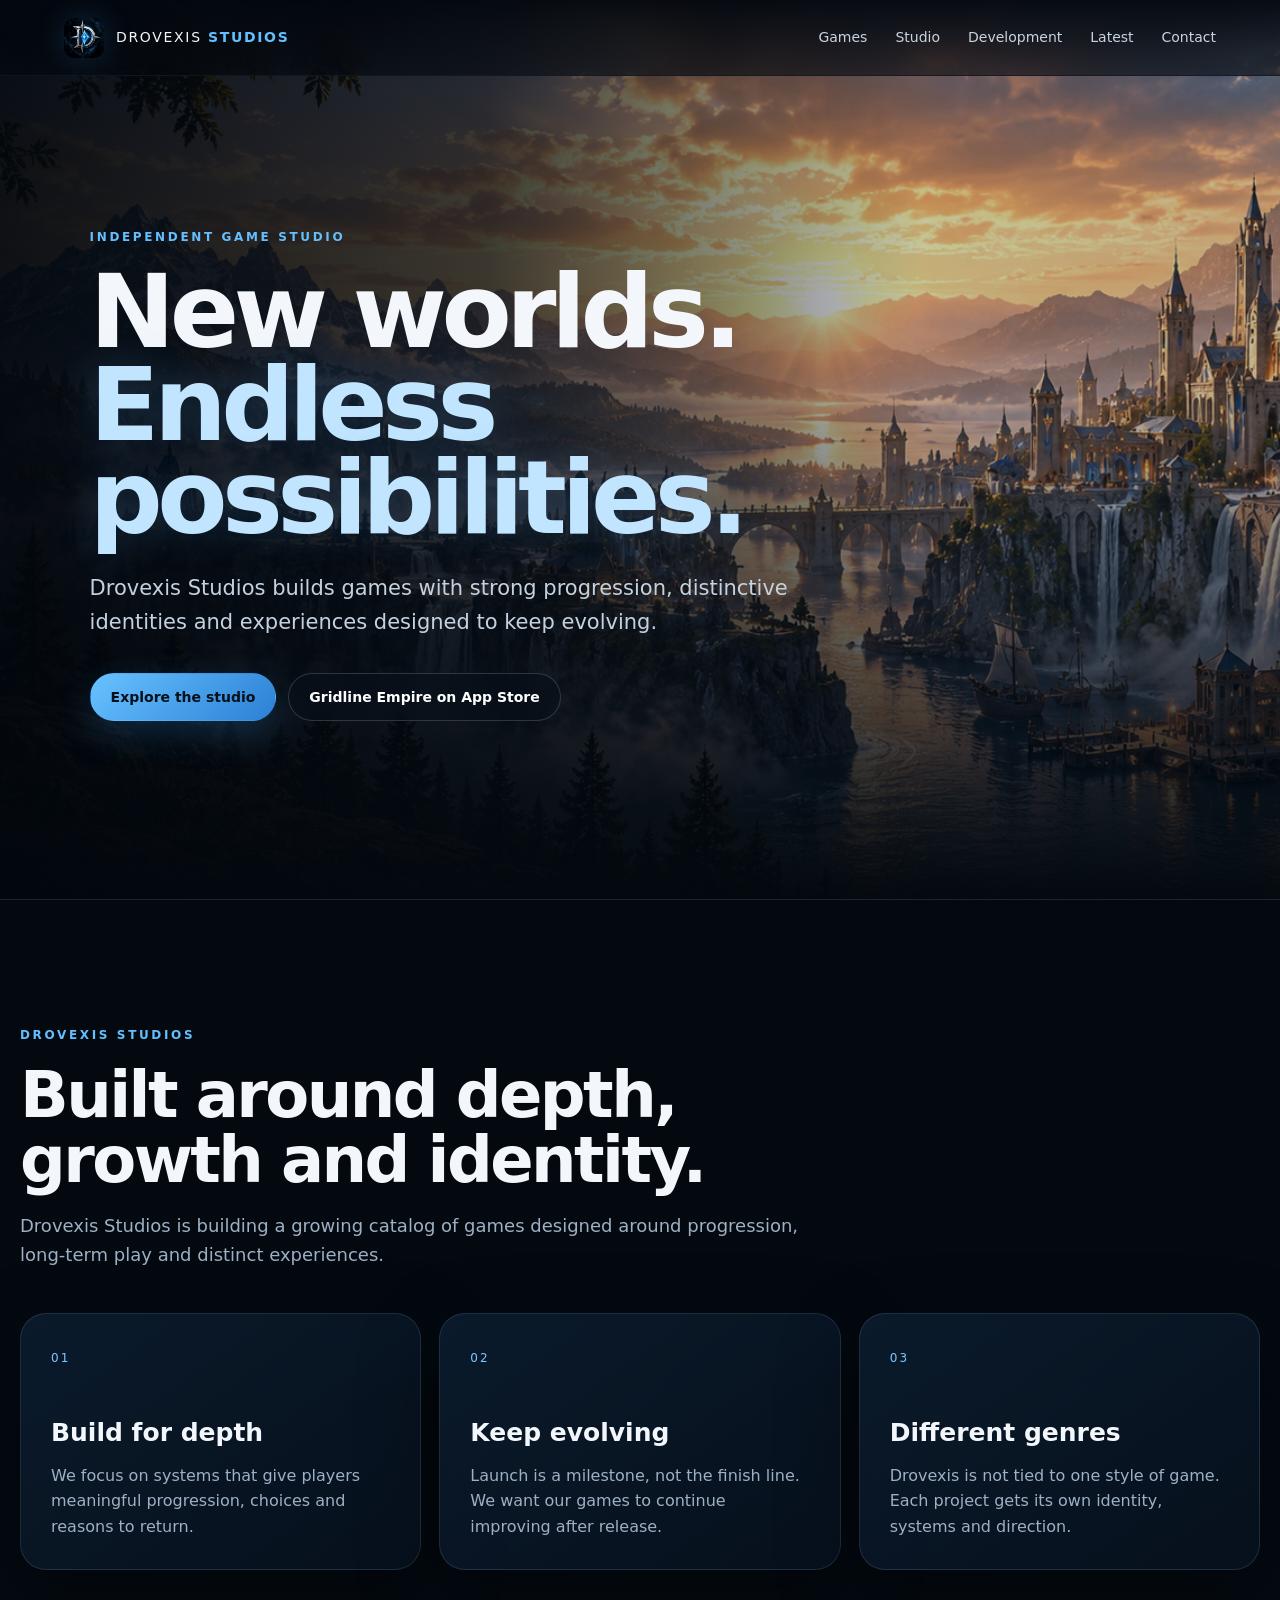
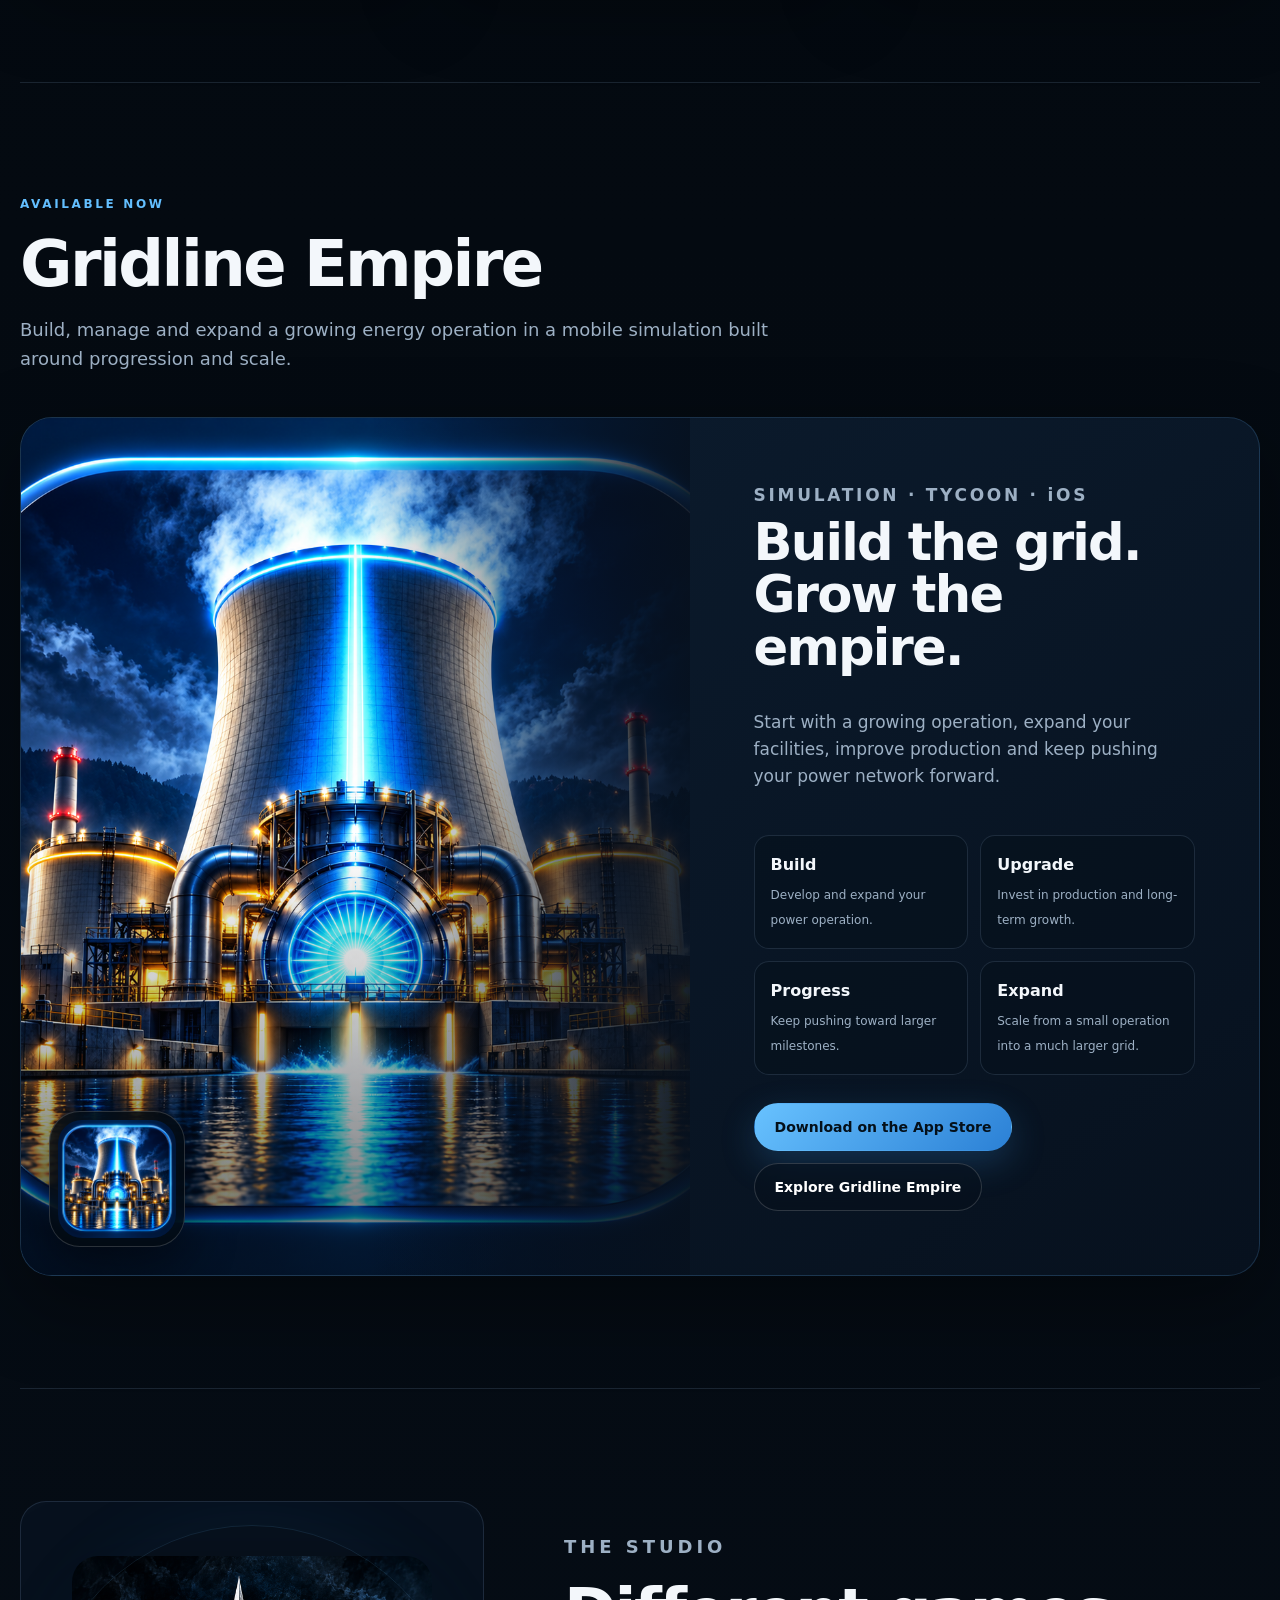
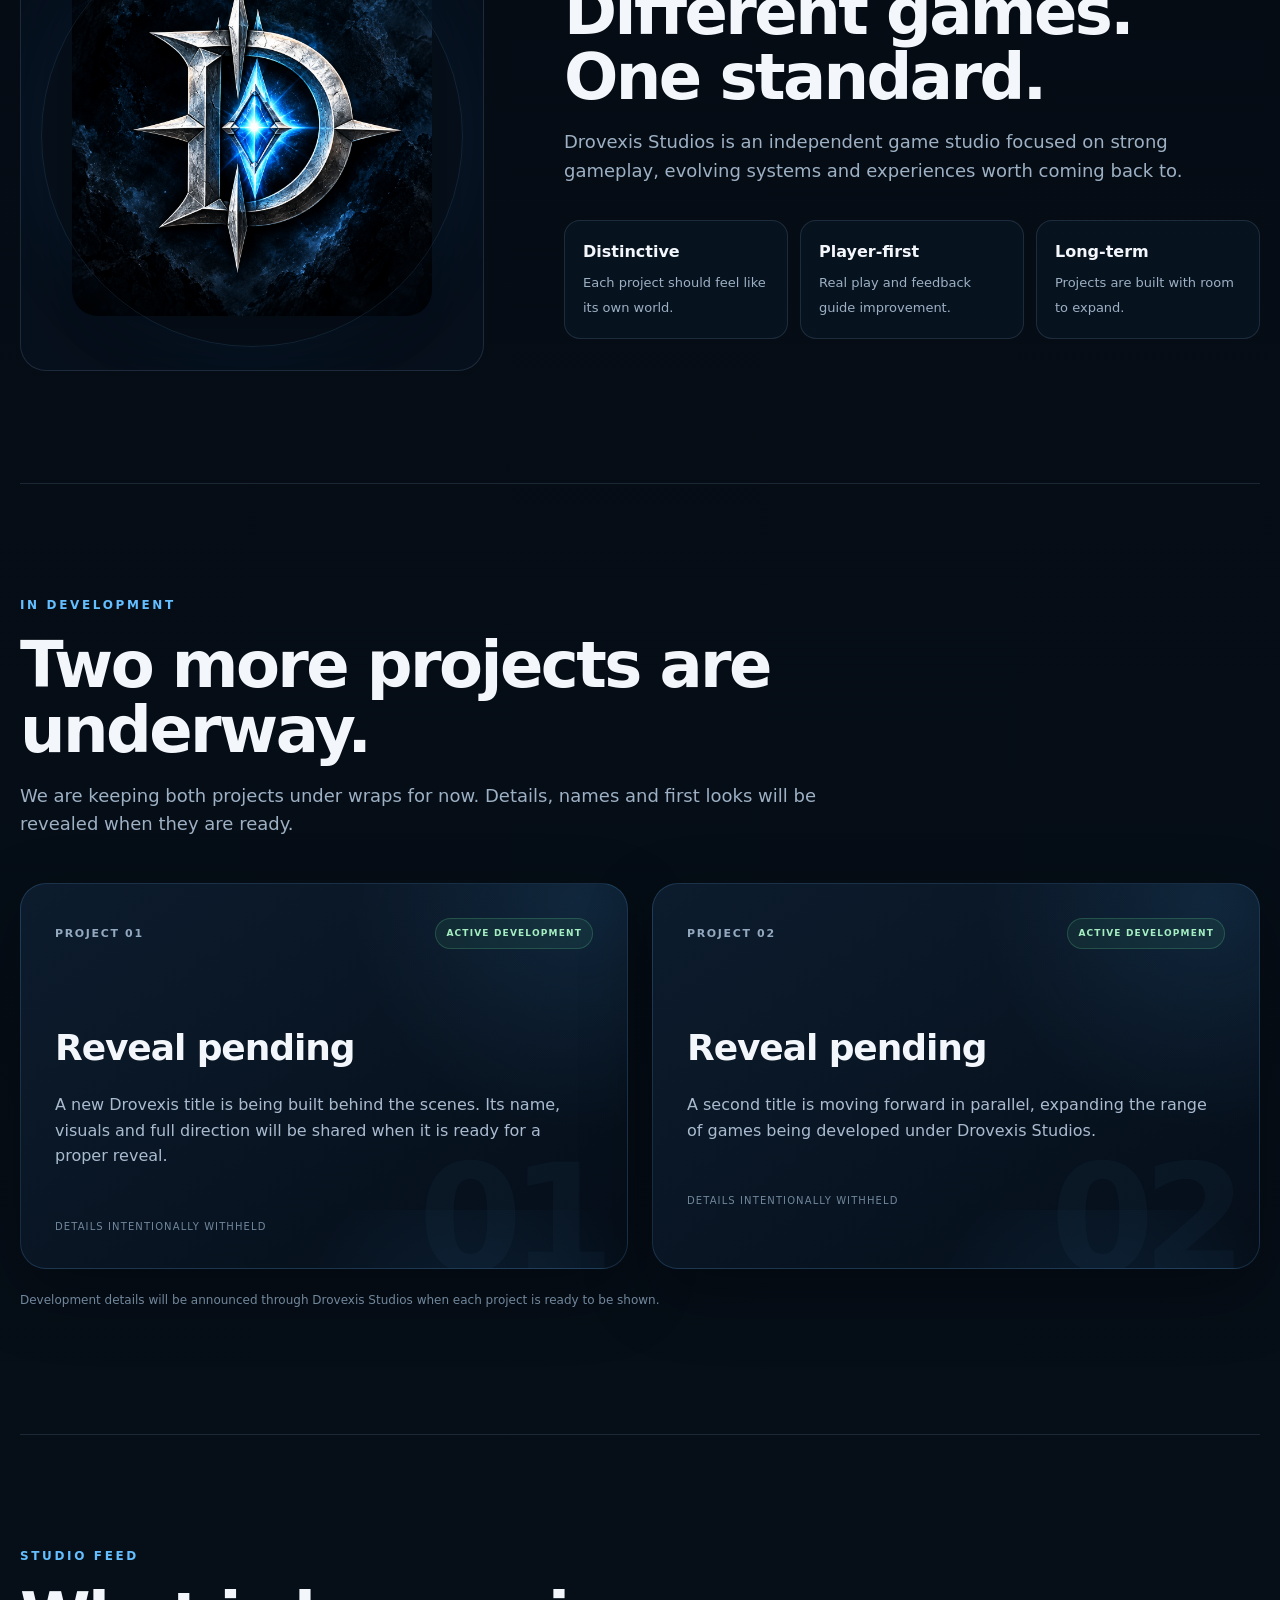
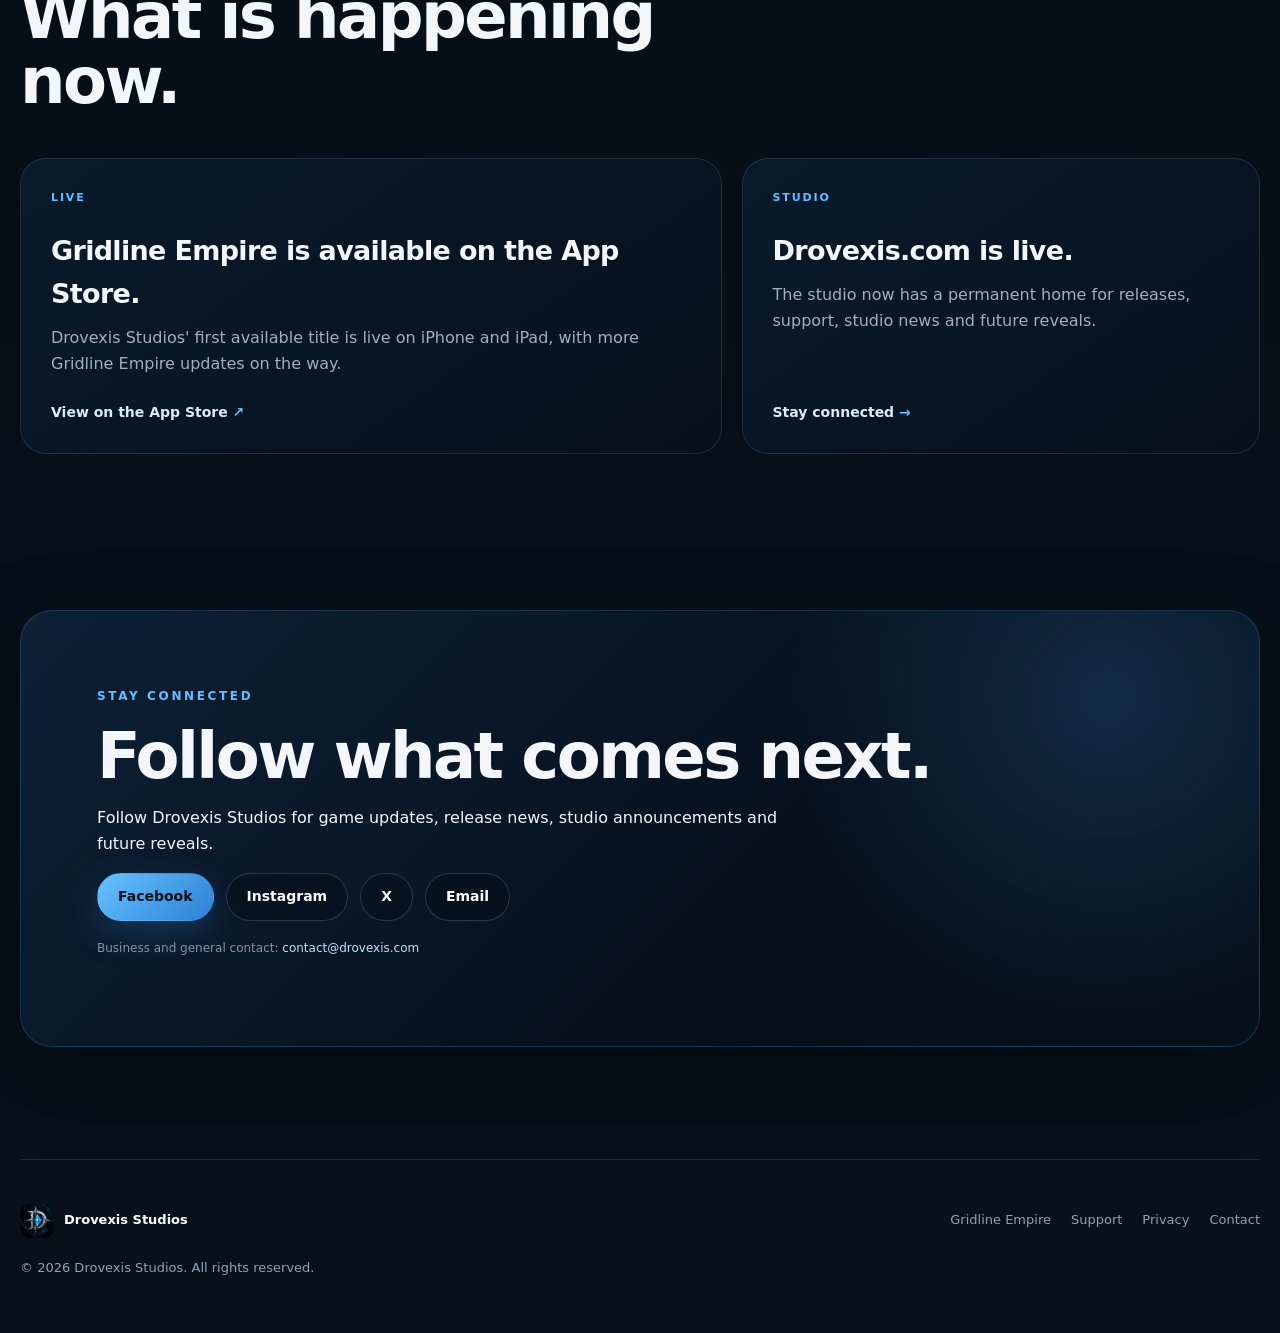
==== commit 08378a0f: "Add files via upload" ====
--- a/index.html
+++ b/index.html
@@ -4,11 +4,11 @@
   <meta charset="utf-8" />
   <meta name="viewport" content="width=device-width, initial-scale=1" />
   <title>Drovexis Studios | New Worlds. Endless Possibilities.</title>
-  <meta name="description" content="Drovexis Studios is an independent game studio building distinctive games with strong progression, lasting depth and room to grow. Gridline Empire is available now, with two more projects in development." />
+  <meta name="description" content="Drovexis Studios is an independent game studio building distinctive games with strong progression, lasting depth and room to grow." />
   <meta name="theme-color" content="#06101a" />
   <link rel="canonical" href="https://drovexis.com/" />
   <meta property="og:title" content="Drovexis Studios" />
-  <meta property="og:description" content="One game available now. Two more projects in development. Explore Drovexis Studios." />
+  <meta property="og:description" content="Explore Drovexis Studios, Gridline Empire, studio news and future releases." />
   <meta property="og:type" content="website" />
   <meta property="og:url" content="https://drovexis.com/" />
   <meta property="og:image" content="https://drovexis.com/assets/drovexis-hero.png" />
@@ -63,18 +63,13 @@
           <a class="button button-ghost" href="https://apps.apple.com/us/app/gridline-empire/id6809161844" target="_blank" rel="noopener">Gridline Empire on App Store</a>
         </div>
       </div>
-      <div class="hero-statbar reveal" aria-label="Studio status">
-        <div><strong>1</strong><span>Game available now</span></div>
-        <div><strong>2</strong><span>Projects in development</span></div>
-        <div><strong>2026</strong><span>Drovexis online</span></div>
-      </div>
     </section>
 
     <section class="section studio-intro" aria-labelledby="intro-title">
       <div class="section-heading reveal">
         <p class="eyebrow">DROVEXIS STUDIOS</p>
-        <h2 id="intro-title">More than a landing page.</h2>
-        <p>This is the home of Drovexis Studios—our games, current development, studio direction and the updates that matter.</p>
+        <h2 id="intro-title">Built around depth, growth and identity.</h2>
+        <p>Drovexis Studios is building a growing catalog of games designed around progression, long-term play and distinct experiences.</p>
       </div>
       <div class="intro-grid">
         <article class="info-panel reveal">
@@ -151,21 +146,21 @@
       </div>
       <div class="development-grid">
         <article class="project-card reveal">
-          <div class="project-topline"><span>PROJECT 01</span><span class="status-dot">ACTIVE</span></div>
-          <h3>In active development</h3>
-          <p>A new Drovexis title is being built behind the scenes. More information will be shared in a future reveal.</p>
-          <div class="progress-track" aria-hidden="true"><span style="width:64%"></span></div>
+          <div class="project-number" aria-hidden="true">01</div>
+          <div class="project-topline"><span>PROJECT 01</span><span class="status-badge">ACTIVE DEVELOPMENT</span></div>
+          <h3>Reveal pending</h3>
+          <p>A new Drovexis title is being built behind the scenes. Its name, visuals and full direction will be shared when it is ready for a proper reveal.</p>
           <small>Details intentionally withheld</small>
         </article>
         <article class="project-card reveal">
-          <div class="project-topline"><span>PROJECT 02</span><span class="status-dot">ACTIVE</span></div>
-          <h3>In active development</h3>
-          <p>A second title is also moving forward, expanding the range of games being developed under Drovexis Studios.</p>
-          <div class="progress-track" aria-hidden="true"><span style="width:48%"></span></div>
+          <div class="project-number" aria-hidden="true">02</div>
+          <div class="project-topline"><span>PROJECT 02</span><span class="status-badge">ACTIVE DEVELOPMENT</span></div>
+          <h3>Reveal pending</h3>
+          <p>A second title is moving forward in parallel, expanding the range of games being developed under Drovexis Studios.</p>
           <small>Details intentionally withheld</small>
         </article>
       </div>
-      <p class="development-note reveal">The progress bars are visual indicators only and are not release-date commitments.</p>
+      <p class="development-note reveal">Development details will be announced through Drovexis Studios when each project is ready to be shown.</p>
     </section>
 
     <section class="section latest" id="latest" aria-labelledby="latest-title">
@@ -174,22 +169,16 @@
         <h2 id="latest-title">What is happening now.</h2>
       </div>
       <div class="latest-grid">
-        <article class="news-card news-card-wide reveal">
+        <article class="news-card reveal">
           <span class="news-tag">LIVE</span>
           <h3>Gridline Empire is available on the App Store.</h3>
-          <p>Drovexis Studios' first available title is live on iPhone and iPad.</p>
+          <p>Drovexis Studios' first available title is live on iPhone and iPad, with more Gridline Empire updates on the way.</p>
           <a class="text-link" href="https://apps.apple.com/us/app/gridline-empire/id6809161844" target="_blank" rel="noopener">View on the App Store <span>↗</span></a>
-        </article>
-        <article class="news-card reveal">
-          <span class="news-tag">DEVELOPMENT</span>
-          <h3>Two additional titles are in development.</h3>
-          <p>We are building both projects now and will reveal more when the time is right.</p>
-          <a class="text-link" href="#development">Development status <span>→</span></a>
         </article>
         <article class="news-card reveal">
           <span class="news-tag">STUDIO</span>
           <h3>Drovexis.com is live.</h3>
-          <p>The studio now has a permanent home for releases, development updates, support and future reveals.</p>
+          <p>The studio now has a permanent home for releases, support, studio news and future reveals.</p>
           <a class="text-link" href="#contact">Stay connected <span>→</span></a>
         </article>
       </div>
@@ -200,7 +189,7 @@
         <div>
           <p class="eyebrow">STAY CONNECTED</p>
           <h2 id="contact-title">Follow what comes next.</h2>
-          <p>Follow Drovexis Studios for development updates, release news and future project reveals.</p>
+          <p>Follow Drovexis Studios for game updates, release news, studio announcements and future reveals.</p>
         </div>
         <div class="social-row">
           <a class="button button-primary" href="https://www.facebook.com/drovexis" target="_blank" rel="noopener">Facebook</a>
--- a/styles.css
+++ b/styles.css
@@ -8,18 +8,33 @@
 .skip-link{position:fixed;top:12px;left:12px;z-index:999;transform:translateY(-160%);background:white;color:black;padding:8px 12px;border-radius:8px}.skip-link:focus{transform:translateY(0)}
 .site-header{position:fixed;top:0;left:0;right:0;z-index:50;height:76px;display:flex;align-items:center;justify-content:space-between;padding:0 clamp(20px,5vw,72px);background:linear-gradient(180deg,rgba(3,8,15,.95),rgba(3,8,15,.61));border-bottom:1px solid rgba(255,255,255,.06);backdrop-filter:blur(16px)}
 .compact-header{background:rgba(3,8,15,.94)}.brand{display:flex;align-items:center;gap:12px;letter-spacing:.12em;font-size:14px}.brand img{width:40px;height:40px;border-radius:10px;object-fit:cover;box-shadow:0 0 30px rgba(75,171,255,.18)}.brand b{color:var(--blue);font-weight:700}.site-nav{display:flex;gap:28px;align-items:center}.site-nav a{color:#c8d4e0;font-size:14px;transition:color .2s ease}.site-nav a:hover{color:white}.nav-toggle{display:none;border:0;background:transparent;color:white;font-size:28px}
-.hero{min-height:100vh;position:relative;display:flex;align-items:center;overflow:hidden;padding:150px clamp(22px,7vw,110px) 150px;border-bottom:1px solid var(--line)}.hero-bg{position:absolute;inset:0;width:100%;height:100%;object-fit:cover;object-position:center;transform:scale(1.01)}.hero-shade{position:absolute;inset:0;background:linear-gradient(90deg,rgba(2,7,13,.94) 0%,rgba(3,9,16,.76) 38%,rgba(3,9,16,.18) 72%),linear-gradient(0deg,rgba(3,8,14,.98) 0%,rgba(3,8,14,.06) 58%)}.hero-content{position:relative;z-index:2;width:min(790px,100%)}.eyebrow{color:var(--blue);font-weight:800;font-size:12px;letter-spacing:.22em;margin:0 0 18px}.hero h1{margin:0;font-size:clamp(50px,8vw,110px);line-height:.91;letter-spacing:-.055em;max-width:900px}.hero h1 span{color:#c1e5ff;text-shadow:0 0 42px rgba(82,166,240,.22)}.hero-copy{color:#c4d1de;font-size:clamp(17px,2vw,21px);max-width:700px;margin:28px 0 34px}.hero-actions,.social-row,.spotlight-actions{display:flex;flex-wrap:wrap;gap:12px}.button{display:inline-flex;align-items:center;justify-content:center;min-height:48px;padding:0 20px;border-radius:999px;font-weight:750;font-size:14px;border:1px solid transparent;transition:transform .2s ease,background .2s ease,border-color .2s ease}.button:hover{transform:translateY(-2px)}.button-primary{background:linear-gradient(135deg,#68c2ff,#2b80d5);color:#04101a;box-shadow:0 12px 34px rgba(53,138,215,.25)}.button-ghost{border-color:rgba(255,255,255,.16);background:rgba(7,16,27,.54);color:white;backdrop-filter:blur(10px)}.button-ghost:hover{border-color:rgba(128,201,255,.55);background:rgba(14,31,49,.72)}
-.hero-statbar{position:absolute;z-index:3;left:clamp(22px,7vw,110px);right:clamp(22px,7vw,110px);bottom:26px;display:grid;grid-template-columns:repeat(3,1fr);border:1px solid rgba(255,255,255,.11);border-radius:20px;background:rgba(5,13,23,.72);backdrop-filter:blur(18px);overflow:hidden}.hero-statbar div{padding:18px 24px;border-right:1px solid rgba(255,255,255,.09)}.hero-statbar div:last-child{border-right:0}.hero-statbar strong{display:block;font-size:26px;color:white;line-height:1}.hero-statbar span{display:block;color:#9db0c4;font-size:12px;margin-top:7px;text-transform:uppercase;letter-spacing:.08em}
+.hero{min-height:100vh;position:relative;display:flex;align-items:center;overflow:hidden;padding:150px clamp(22px,7vw,110px) 100px;border-bottom:1px solid var(--line)}.hero-bg{position:absolute;inset:0;width:100%;height:100%;object-fit:cover;object-position:center;transform:scale(1.01)}.hero-shade{position:absolute;inset:0;background:linear-gradient(90deg,rgba(2,7,13,.94) 0%,rgba(3,9,16,.76) 38%,rgba(3,9,16,.18) 72%),linear-gradient(0deg,rgba(3,8,14,.98) 0%,rgba(3,8,14,.06) 58%)}.hero-content{position:relative;z-index:2;width:min(790px,100%)}.eyebrow{color:var(--blue);font-weight:800;font-size:12px;letter-spacing:.22em;margin:0 0 18px}.hero h1{margin:0;font-size:clamp(50px,8vw,110px);line-height:.91;letter-spacing:-.055em;max-width:900px}.hero h1 span{color:#c1e5ff;text-shadow:0 0 42px rgba(82,166,240,.22)}.hero-copy{color:#c4d1de;font-size:clamp(17px,2vw,21px);max-width:700px;margin:28px 0 34px}.hero-actions,.social-row,.spotlight-actions{display:flex;flex-wrap:wrap;gap:12px}.button{display:inline-flex;align-items:center;justify-content:center;min-height:48px;padding:0 20px;border-radius:999px;font-weight:750;font-size:14px;border:1px solid transparent;transition:transform .2s ease,background .2s ease,border-color .2s ease}.button:hover{transform:translateY(-2px)}.button-primary{background:linear-gradient(135deg,#68c2ff,#2b80d5);color:#04101a;box-shadow:0 12px 34px rgba(53,138,215,.25)}.button-ghost{border-color:rgba(255,255,255,.16);background:rgba(7,16,27,.54);color:white;backdrop-filter:blur(10px)}.button-ghost:hover{border-color:rgba(128,201,255,.55);background:rgba(14,31,49,.72)}
 .section{width:min(var(--max),calc(100% - 40px));margin:0 auto;padding:112px 0}.section-heading{max-width:800px;margin-bottom:44px}.section-heading h2,.about-copy h2,.contact-panel h2,.release-panel h2{font-size:clamp(36px,5vw,64px);line-height:1.02;letter-spacing:-.04em;margin:0 0 16px}.section-heading>p:last-child,.about-copy>p,.contact-panel>p,.release-panel p{color:var(--muted);font-size:18px}.studio-intro{padding-top:126px}.intro-grid,.feature-grid-large{display:grid;grid-template-columns:repeat(3,1fr);gap:18px}.info-panel{padding:30px;min-height:250px;border-radius:var(--radius);border:1px solid var(--line);background:linear-gradient(145deg,rgba(12,29,48,.86),rgba(7,17,29,.94));box-shadow:var(--shadow)}.panel-number{display:inline-flex;color:#7cc7ff;font-size:12px;letter-spacing:.18em;margin-bottom:44px}.info-panel h3{font-size:25px;margin:0 0 10px}.info-panel p{margin:0;color:var(--muted)}
 .game-spotlight{border-top:1px solid var(--line)}.spotlight-shell{display:grid;grid-template-columns:1.2fr 1fr;border-radius:32px;overflow:hidden;border:1px solid rgba(105,185,249,.18);background:linear-gradient(145deg,#0c1d30,#07111e);box-shadow:var(--shadow)}.spotlight-visual{position:relative;min-height:620px;overflow:hidden}.spotlight-wide{width:100%;height:100%;object-fit:cover}.spotlight-visual::after{content:"";position:absolute;inset:0;background:linear-gradient(90deg,transparent 52%,rgba(7,17,30,.92) 100%),linear-gradient(0deg,rgba(4,10,17,.62),transparent 50%)}.spotlight-icon-wrap{position:absolute;z-index:3;left:28px;bottom:28px;width:136px;padding:8px;border-radius:31px;background:rgba(3,9,16,.78);border:1px solid rgba(255,255,255,.16);backdrop-filter:blur(14px);box-shadow:0 20px 50px rgba(0,0,0,.4)}.spotlight-icon{border-radius:24px}.spotlight-copy{padding:clamp(34px,5vw,64px);display:flex;flex-direction:column;justify-content:center}.spotlight-copy h3{font-size:clamp(34px,4vw,52px);line-height:1.03;margin:6px 0 18px;letter-spacing:-.035em}.spotlight-copy>p{color:var(--muted);font-size:17px}.game-kicker{color:var(--blue);letter-spacing:.16em;font-size:11px;font-weight:800;margin:0}.feature-grid{display:grid;grid-template-columns:1fr 1fr;gap:12px;margin:28px 0}.feature-grid div{padding:16px;border-radius:15px;border:1px solid var(--line);background:rgba(6,16,27,.56)}.feature-grid strong{display:block;margin-bottom:3px}.feature-grid span{font-size:12px;color:var(--muted)}
 .split-section{display:grid;grid-template-columns:.8fr 1.2fr;gap:80px;align-items:center;border-top:1px solid var(--line)}.about-mark{position:relative;min-height:470px;display:grid;place-items:center;border-radius:var(--radius);overflow:hidden;background:radial-gradient(circle,rgba(50,136,214,.22),transparent 44%),#07111e;border:1px solid var(--line)}.about-mark::before{content:"";position:absolute;width:420px;height:420px;border:1px solid rgba(96,185,255,.12);border-radius:50%;box-shadow:0 0 80px rgba(37,123,202,.09)}.about-mark img{width:min(78%,380px);border-radius:26px;box-shadow:0 30px 90px rgba(0,0,0,.46)}.values{display:grid;grid-template-columns:repeat(3,1fr);gap:12px;margin-top:34px}.values div{padding:18px;border-radius:16px;border:1px solid var(--line);background:rgba(10,23,38,.68)}.values strong{display:block;margin-bottom:4px}.values span{color:var(--muted);font-size:13px}
 .development{border-top:1px solid var(--line)}.development-grid{display:grid;grid-template-columns:1fr 1fr;gap:20px}.project-card{padding:34px;border-radius:var(--radius);border:1px solid var(--line);background:linear-gradient(145deg,rgba(13,29,47,.9),rgba(7,17,29,.94));box-shadow:var(--shadow)}.project-topline{display:flex;justify-content:space-between;gap:16px;color:#92a9bf;font-size:11px;letter-spacing:.15em;font-weight:800}.status-dot{color:var(--green)}.project-card h3{font-size:30px;margin:42px 0 10px}.project-card p{color:var(--muted)}.progress-track{height:7px;border-radius:99px;background:rgba(255,255,255,.07);overflow:hidden;margin:30px 0 10px}.progress-track span{display:block;height:100%;border-radius:inherit;background:linear-gradient(90deg,#287cca,#69c2ff);box-shadow:0 0 16px rgba(81,177,247,.42)}.project-card small,.development-note{color:#71879c}.development-note{font-size:12px;margin-top:16px}
-.latest{border-top:1px solid var(--line)}.latest-grid{display:grid;grid-template-columns:1.2fr 1fr 1fr;gap:20px}.news-card{padding:30px;min-height:280px;border-radius:var(--radius);border:1px solid var(--line);background:linear-gradient(145deg,rgba(12,29,48,.84),rgba(7,17,29,.92));display:flex;flex-direction:column;align-items:flex-start}.news-card-wide{background:radial-gradient(circle at 80% 15%,rgba(61,154,230,.14),transparent 38%),linear-gradient(145deg,rgba(12,29,48,.9),rgba(7,17,29,.94))}.news-card h3{margin:0 0 10px;font-size:27px;letter-spacing:-.025em}.news-card p{color:var(--muted);margin:0 0 24px}.news-card .text-link{margin-top:auto}.news-tag{display:inline-flex;margin-bottom:22px;color:var(--blue);font-size:11px;font-weight:800;letter-spacing:.17em}.text-link{color:#d8ecff;font-weight:750;font-size:14px}.text-link span{color:var(--blue)}
+.latest{border-top:1px solid var(--line)}.latest-grid{display:grid;grid-template-columns:1.15fr .85fr;gap:20px}.news-card{padding:30px;min-height:280px;border-radius:var(--radius);border:1px solid var(--line);background:linear-gradient(145deg,rgba(12,29,48,.84),rgba(7,17,29,.92));display:flex;flex-direction:column;align-items:flex-start}.news-card-wide{background:radial-gradient(circle at 80% 15%,rgba(61,154,230,.14),transparent 38%),linear-gradient(145deg,rgba(12,29,48,.9),rgba(7,17,29,.94))}.news-card h3{margin:0 0 10px;font-size:27px;letter-spacing:-.025em}.news-card p{color:var(--muted);margin:0 0 24px}.news-card .text-link{margin-top:auto}.news-tag{display:inline-flex;margin-bottom:22px;color:var(--blue);font-size:11px;font-weight:800;letter-spacing:.17em}.text-link{color:#d8ecff;font-weight:750;font-size:14px}.text-link span{color:var(--blue)}
 .contact{padding-top:44px}.contact-panel{position:relative;overflow:hidden;padding:clamp(34px,6vw,76px);border-radius:32px;border:1px solid rgba(89,180,255,.2);background:radial-gradient(circle at 88% 20%,rgba(59,151,231,.20),transparent 28%),linear-gradient(135deg,#0d2036,#07111e 58%,#06101a);box-shadow:var(--shadow)}.contact-panel>div:first-child p{max-width:720px}.microcopy{font-size:12px!important;margin-top:18px;color:#7e94aa!important}.microcopy a{color:#bde3ff}
 .site-footer{width:min(var(--max),calc(100% - 40px));margin:0 auto;padding:44px 0 54px;border-top:1px solid var(--line);display:grid;grid-template-columns:1fr auto;gap:20px;align-items:center;color:#8ea2b7;font-size:13px}.footer-brand{display:flex;align-items:center;gap:10px;color:white;font-weight:700}.footer-brand img{width:34px;height:34px;object-fit:cover;border-radius:9px}.footer-links{display:flex;gap:20px}.site-footer>p{grid-column:1/-1;margin:0}
 .game-detail-hero{min-height:88vh;position:relative;display:flex;align-items:flex-end;padding:130px clamp(22px,7vw,110px) 80px;overflow:hidden}.game-detail-bg{position:absolute;inset:0;width:100%;height:100%;object-fit:cover}.game-detail-shade{position:absolute;inset:0;background:linear-gradient(90deg,rgba(2,7,13,.92),rgba(2,7,13,.5) 55%,rgba(2,7,13,.1)),linear-gradient(0deg,rgba(3,8,14,.94),transparent 58%)}.game-detail-content{position:relative;z-index:2;max-width:760px}.game-detail-icon{width:116px;border-radius:26px;box-shadow:0 20px 60px rgba(0,0,0,.5);margin-bottom:20px}.game-detail-content h1{font-size:clamp(50px,8vw,104px);line-height:.93;margin:0 0 18px;letter-spacing:-.055em}.game-detail-content>p{color:#cad6e2;font-size:19px;max-width:670px}.game-facts{display:grid;grid-template-columns:repeat(4,1fr);padding-top:52px;padding-bottom:52px;border-bottom:1px solid var(--line)}.game-facts div{padding:16px 24px;border-right:1px solid var(--line)}.game-facts div:last-child{border-right:0}.game-facts span{display:block;color:#758aa0;font-size:11px;letter-spacing:.12em;text-transform:uppercase}.game-facts strong{display:block;margin-top:4px}.feature-grid-large{grid-template-columns:repeat(4,1fr)}.release-panel{display:flex;align-items:center;justify-content:space-between;gap:40px;padding:50px;border-radius:30px;border:1px solid var(--line);background:radial-gradient(circle at 90% 10%,rgba(74,170,246,.18),transparent 35%),linear-gradient(145deg,#0b1d31,#07111e)}.release-panel>div{max-width:740px}
 .reveal{opacity:0;transform:translateY(18px);transition:opacity .65s ease,transform .65s ease}.reveal.is-visible{opacity:1;transform:translateY(0)}
 .legal-page{width:min(860px,calc(100% - 40px));margin:0 auto;padding:130px 0 80px}.legal-page h1{font-size:clamp(42px,7vw,72px);letter-spacing:-.045em;line-height:1}.legal-page h2{margin-top:38px}.legal-page p,.legal-page li{color:var(--muted)}.legal-page a{color:var(--blue)}
-@media(max-width:1020px){.spotlight-shell{grid-template-columns:1fr}.spotlight-visual{min-height:470px}.spotlight-visual::after{background:linear-gradient(0deg,rgba(7,17,30,.92),transparent 45%)}.intro-grid{grid-template-columns:1fr 1fr}.intro-grid .info-panel:last-child{grid-column:1/-1}.latest-grid{grid-template-columns:1fr 1fr}.news-card-wide{grid-column:1/-1}.split-section{grid-template-columns:1fr;gap:34px}.about-mark{min-height:360px}.feature-grid-large{grid-template-columns:1fr 1fr}}
-@media(max-width:720px){.site-header{height:68px;padding:0 18px}.brand span{font-size:12px}.brand img{width:36px;height:36px}.nav-toggle{display:block}.site-nav{position:absolute;top:68px;left:0;right:0;display:none;flex-direction:column;align-items:stretch;gap:0;padding:12px 18px 20px;background:rgba(4,10,17,.97);border-bottom:1px solid var(--line)}.site-nav.open{display:flex}.site-nav a{padding:12px 4px}.desktop-only{display:none!important}.hero{min-height:92vh;padding:116px 20px 190px}.hero-shade{background:linear-gradient(0deg,rgba(3,8,14,.98) 0%,rgba(3,8,14,.62) 60%,rgba(3,8,14,.28))}.hero h1{font-size:clamp(46px,14vw,70px)}.hero-copy{font-size:16px}.hero-actions .button,.social-row .button,.spotlight-actions .button{width:100%}.hero-statbar{left:16px;right:16px;bottom:18px;grid-template-columns:1fr}.hero-statbar div{padding:10px 15px;border-right:0;border-bottom:1px solid rgba(255,255,255,.08)}.hero-statbar div:last-child{border-bottom:0}.hero-statbar strong{font-size:18px}.hero-statbar span{font-size:10px;margin-top:3px}.section{width:min(100% - 32px,var(--max));padding:82px 0}.intro-grid,.latest-grid,.development-grid,.feature-grid-large{grid-template-columns:1fr}.intro-grid .info-panel:last-child,.news-card-wide{grid-column:auto}.spotlight-visual{min-height:330px}.spotlight-icon-wrap{width:92px;left:18px;bottom:18px}.spotlight-copy{padding:28px 20px}.feature-grid{grid-template-columns:1fr}.values{grid-template-columns:1fr}.game-detail-hero{min-height:85vh;padding:110px 20px 55px}.game-detail-content h1{font-size:52px}.game-facts{grid-template-columns:1fr 1fr;padding:24px 0}.game-facts div{border-right:0;border-bottom:1px solid var(--line)}.release-panel{flex-direction:column;align-items:flex-start;padding:30px 22px}.release-panel .button{width:100%}.site-footer{width:calc(100% - 32px);grid-template-columns:1fr}.footer-links{flex-wrap:wrap}}
+@media(max-width:1020px){.spotlight-shell{grid-template-columns:1fr}.spotlight-visual{min-height:470px}.spotlight-visual::after{background:linear-gradient(0deg,rgba(7,17,30,.92),transparent 45%)}.intro-grid{grid-template-columns:1fr 1fr}.intro-grid .info-panel:last-child{grid-column:1/-1}.latest-grid{grid-template-columns:1fr 1fr}.split-section{grid-template-columns:1fr;gap:34px}.about-mark{min-height:360px}.feature-grid-large{grid-template-columns:1fr 1fr}}
+@media(max-width:720px){.site-header{height:68px;padding:0 18px}.brand span{font-size:12px}.brand img{width:36px;height:36px}.nav-toggle{display:block}.site-nav{position:absolute;top:68px;left:0;right:0;display:none;flex-direction:column;align-items:stretch;gap:0;padding:12px 18px 20px;background:rgba(4,10,17,.97);border-bottom:1px solid var(--line)}.site-nav.open{display:flex}.site-nav a{padding:12px 4px}.desktop-only{display:none!important}.hero{min-height:92vh;padding:116px 20px 72px}.hero-shade{background:linear-gradient(0deg,rgba(3,8,14,.98) 0%,rgba(3,8,14,.62) 60%,rgba(3,8,14,.28))}.hero h1{font-size:clamp(46px,14vw,70px)}.hero-copy{font-size:16px}.hero-actions .button,.social-row .button,.spotlight-actions .button{width:100%}.section{width:min(100% - 32px,var(--max));padding:82px 0}.intro-grid,.latest-grid,.development-grid,.feature-grid-large{grid-template-columns:1fr}.intro-grid .info-panel:last-child{grid-column:auto}.spotlight-visual{min-height:330px}.spotlight-icon-wrap{width:92px;left:18px;bottom:18px}.spotlight-copy{padding:28px 20px}.feature-grid{grid-template-columns:1fr}.values{grid-template-columns:1fr}.game-detail-hero{min-height:85vh;padding:110px 20px 55px}.game-detail-content h1{font-size:52px}.game-facts{grid-template-columns:1fr 1fr;padding:24px 0}.game-facts div{border-right:0;border-bottom:1px solid var(--line)}.release-panel{flex-direction:column;align-items:flex-start;padding:30px 22px}.release-panel .button{width:100%}.site-footer{width:calc(100% - 32px);grid-template-columns:1fr}.footer-links{flex-wrap:wrap}}
 @media(prefers-reduced-motion:reduce){*{scroll-behavior:auto!important;animation:none!important;transition:none!important}.reveal{opacity:1;transform:none}}
+
+
+/* v6 polish */
+.development-grid{gap:24px}
+.project-card{position:relative;overflow:hidden;min-height:330px;padding:34px 34px 30px;border-color:rgba(105,185,249,.18);background:radial-gradient(circle at 92% 5%,rgba(72,165,238,.12),transparent 34%),linear-gradient(145deg,rgba(13,29,47,.97),rgba(5,14,25,.98));box-shadow:0 24px 70px rgba(0,0,0,.32)}
+.project-card::after{content:"";position:absolute;inset:auto -15% -55% 35%;height:70%;background:radial-gradient(circle,rgba(58,151,226,.12),transparent 67%);pointer-events:none}
+.project-number{position:absolute;right:24px;bottom:-26px;font-size:150px;line-height:1;font-weight:900;letter-spacing:-.08em;color:rgba(126,200,255,.035);pointer-events:none}
+.project-topline{position:relative;z-index:2;align-items:center}
+.status-badge{display:inline-flex;align-items:center;padding:7px 10px;border-radius:999px;color:#a5efc2;background:rgba(80,190,124,.09);border:1px solid rgba(101,218,147,.22);font-size:9px;letter-spacing:.13em;white-space:nowrap}
+.project-card h3{position:relative;z-index:2;margin:70px 0 12px;font-size:36px;letter-spacing:-.03em}
+.project-card p,.project-card small{position:relative;z-index:2}.project-card p{max-width:560px;color:#aabbd0}.project-card small{display:inline-block;margin-top:34px;color:#71879c;text-transform:uppercase;letter-spacing:.11em;font-size:10px}
+.development-note{margin-top:22px}
+.spotlight-shell{grid-template-columns:minmax(0,1.08fr) minmax(420px,.92fr)}
+.spotlight-visual{min-height:560px}.spotlight-wide{object-position:center}
+@media(max-width:1020px){.spotlight-shell{grid-template-columns:1fr}.spotlight-visual{min-height:470px}}
+@media(max-width:720px){.project-card{min-height:300px;padding:26px 22px}.project-card h3{margin-top:55px;font-size:30px}.status-badge{font-size:8px}.project-number{font-size:110px}}
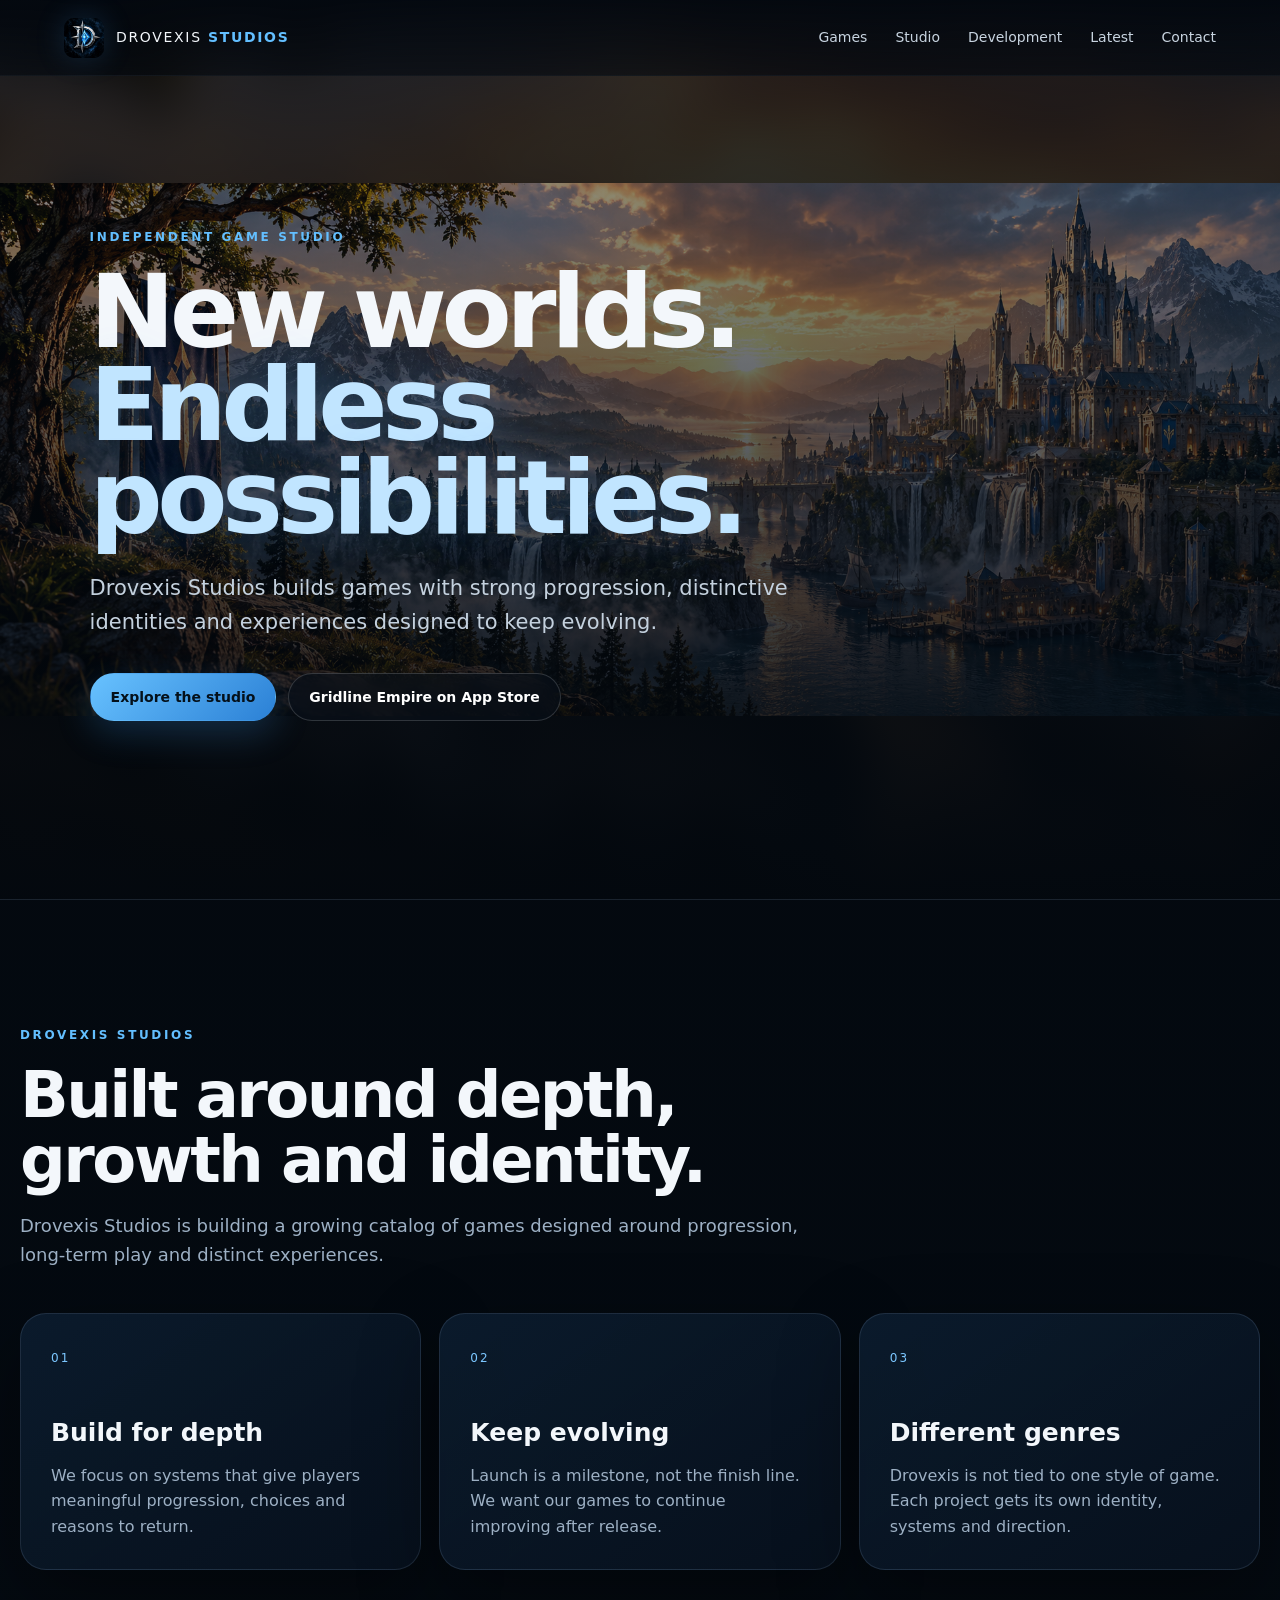
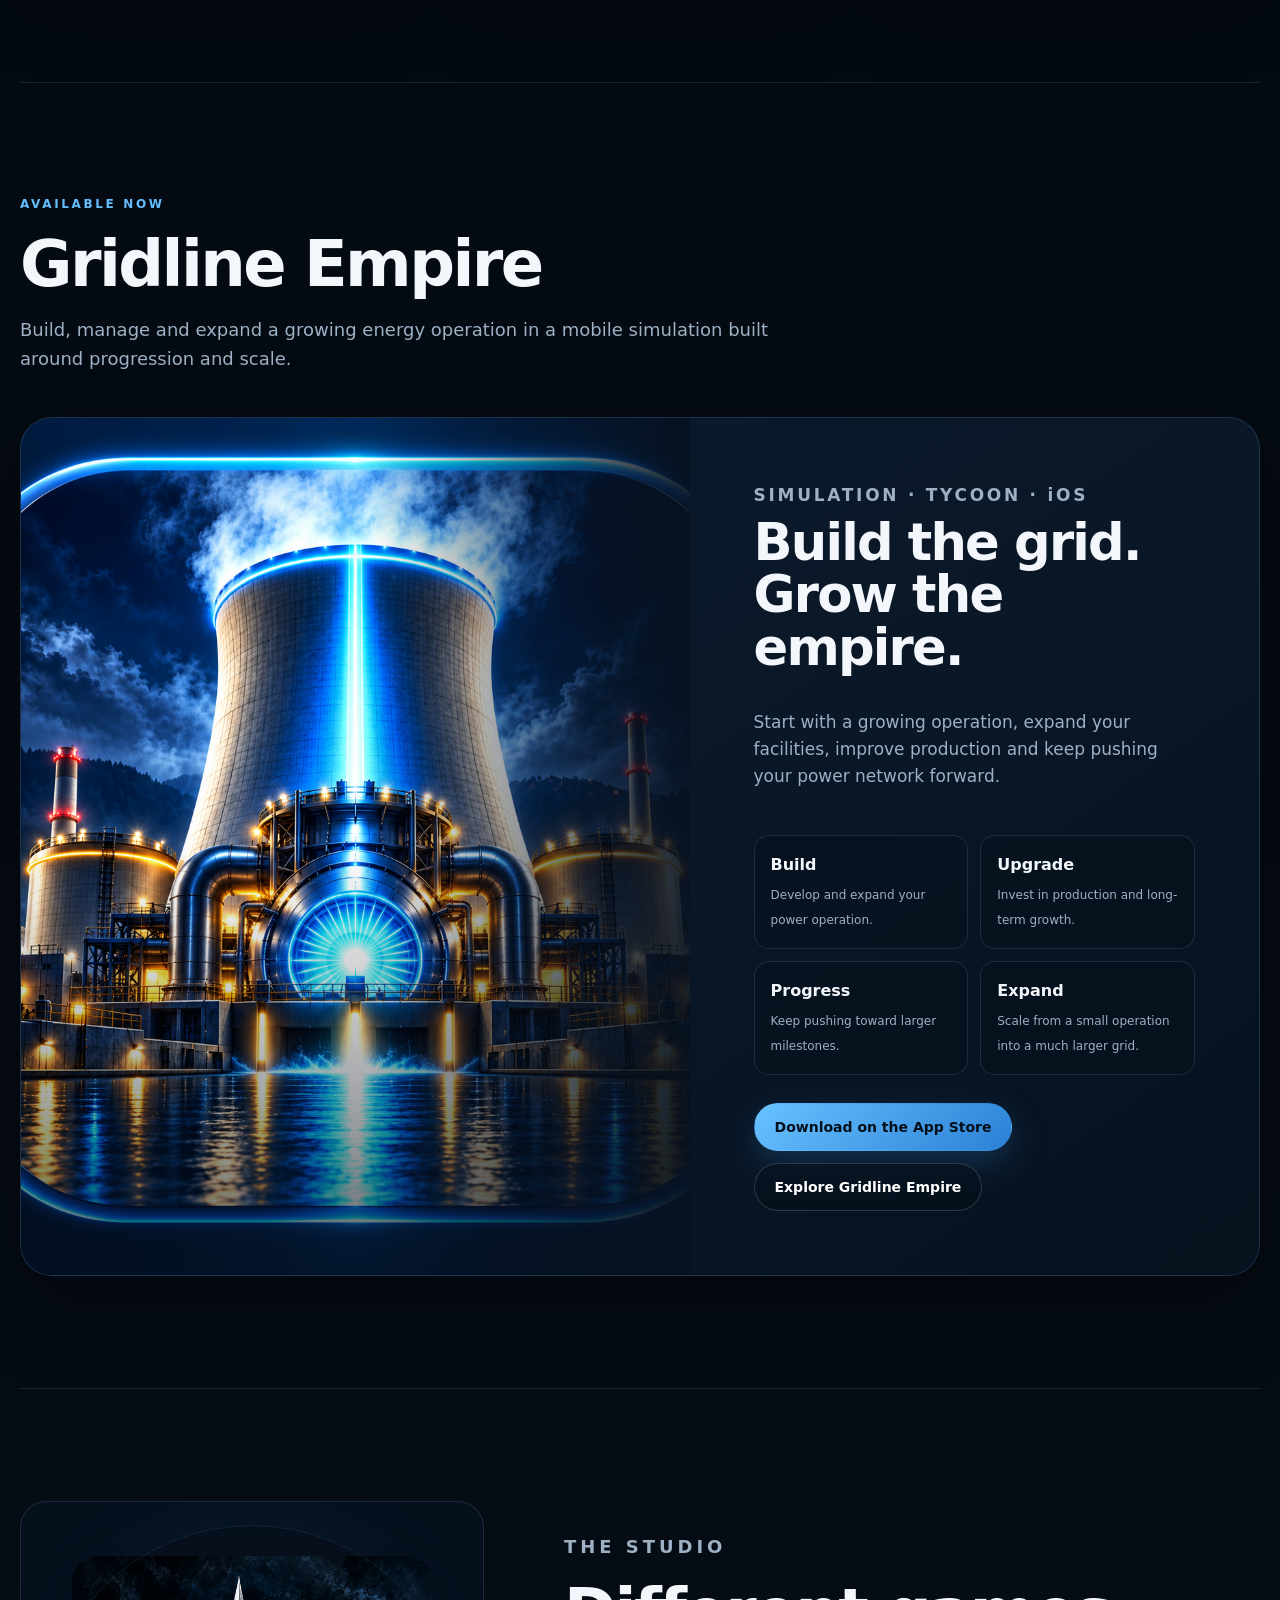
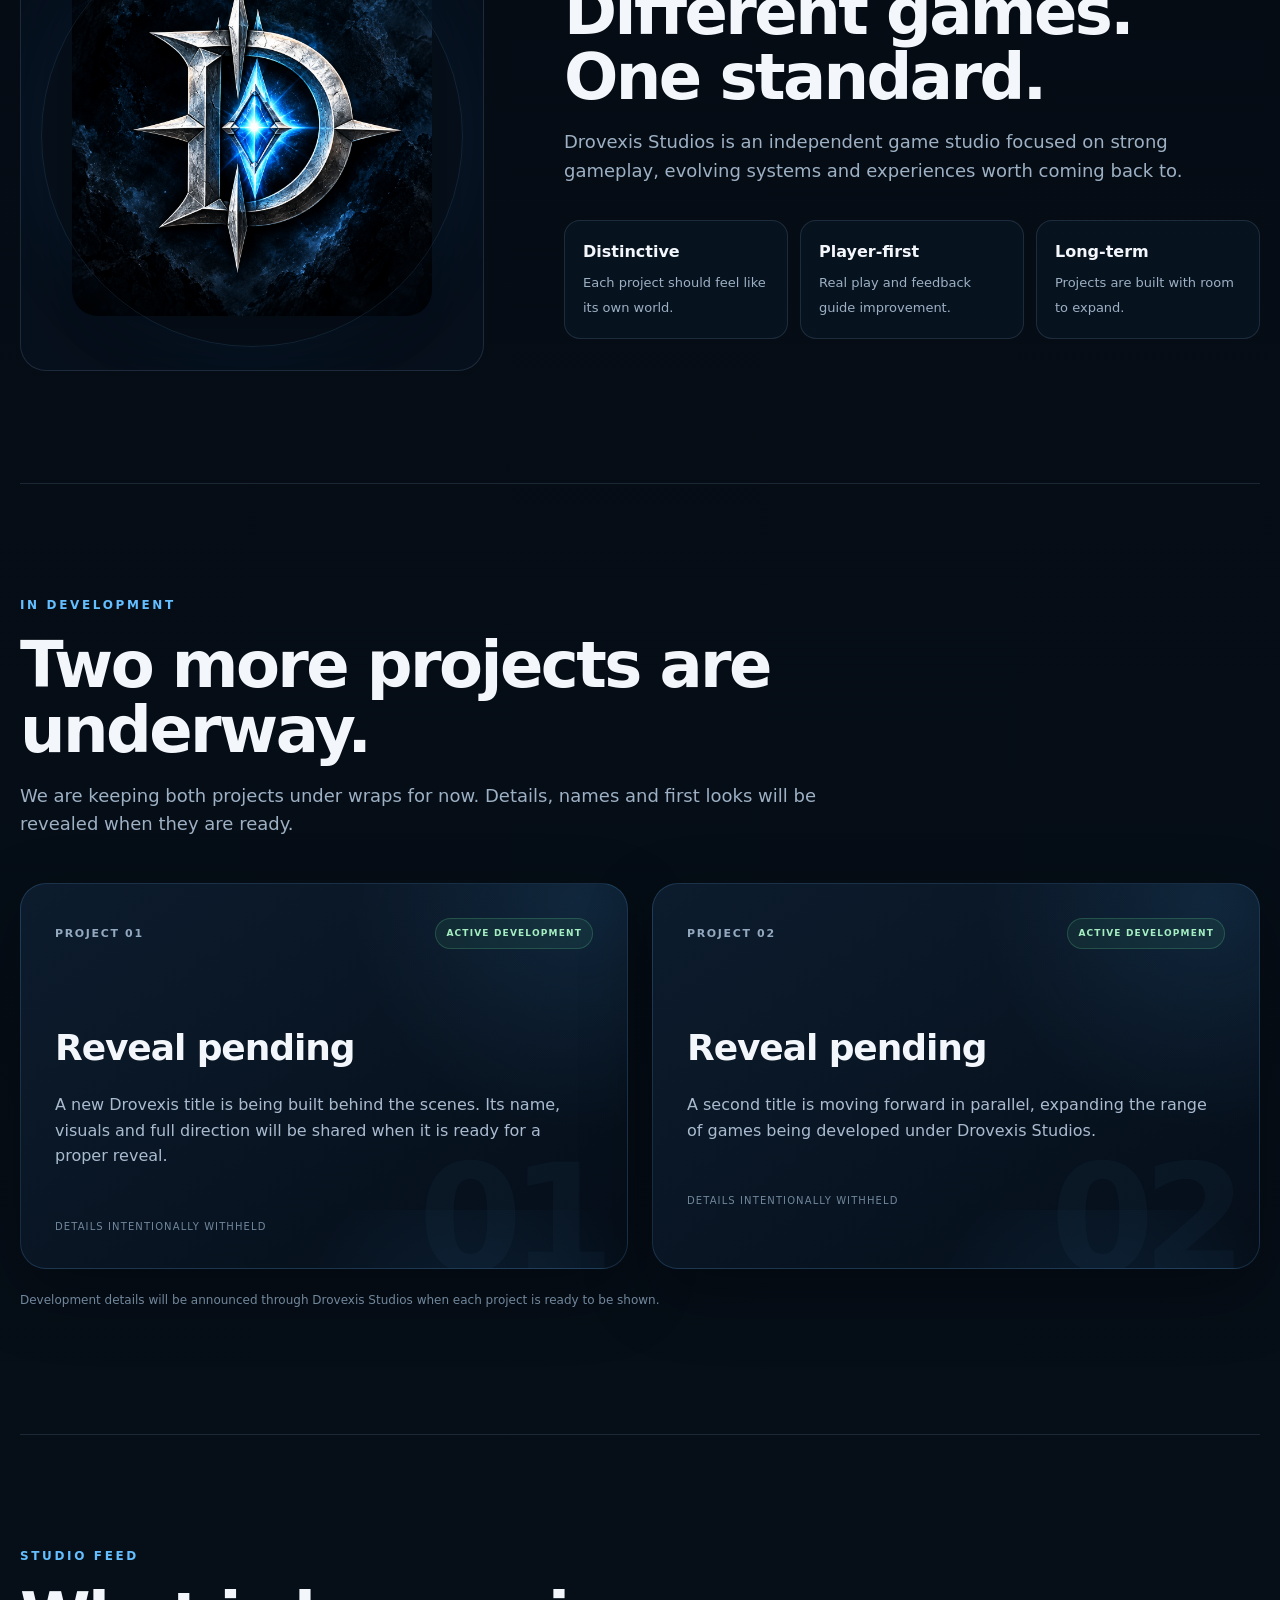
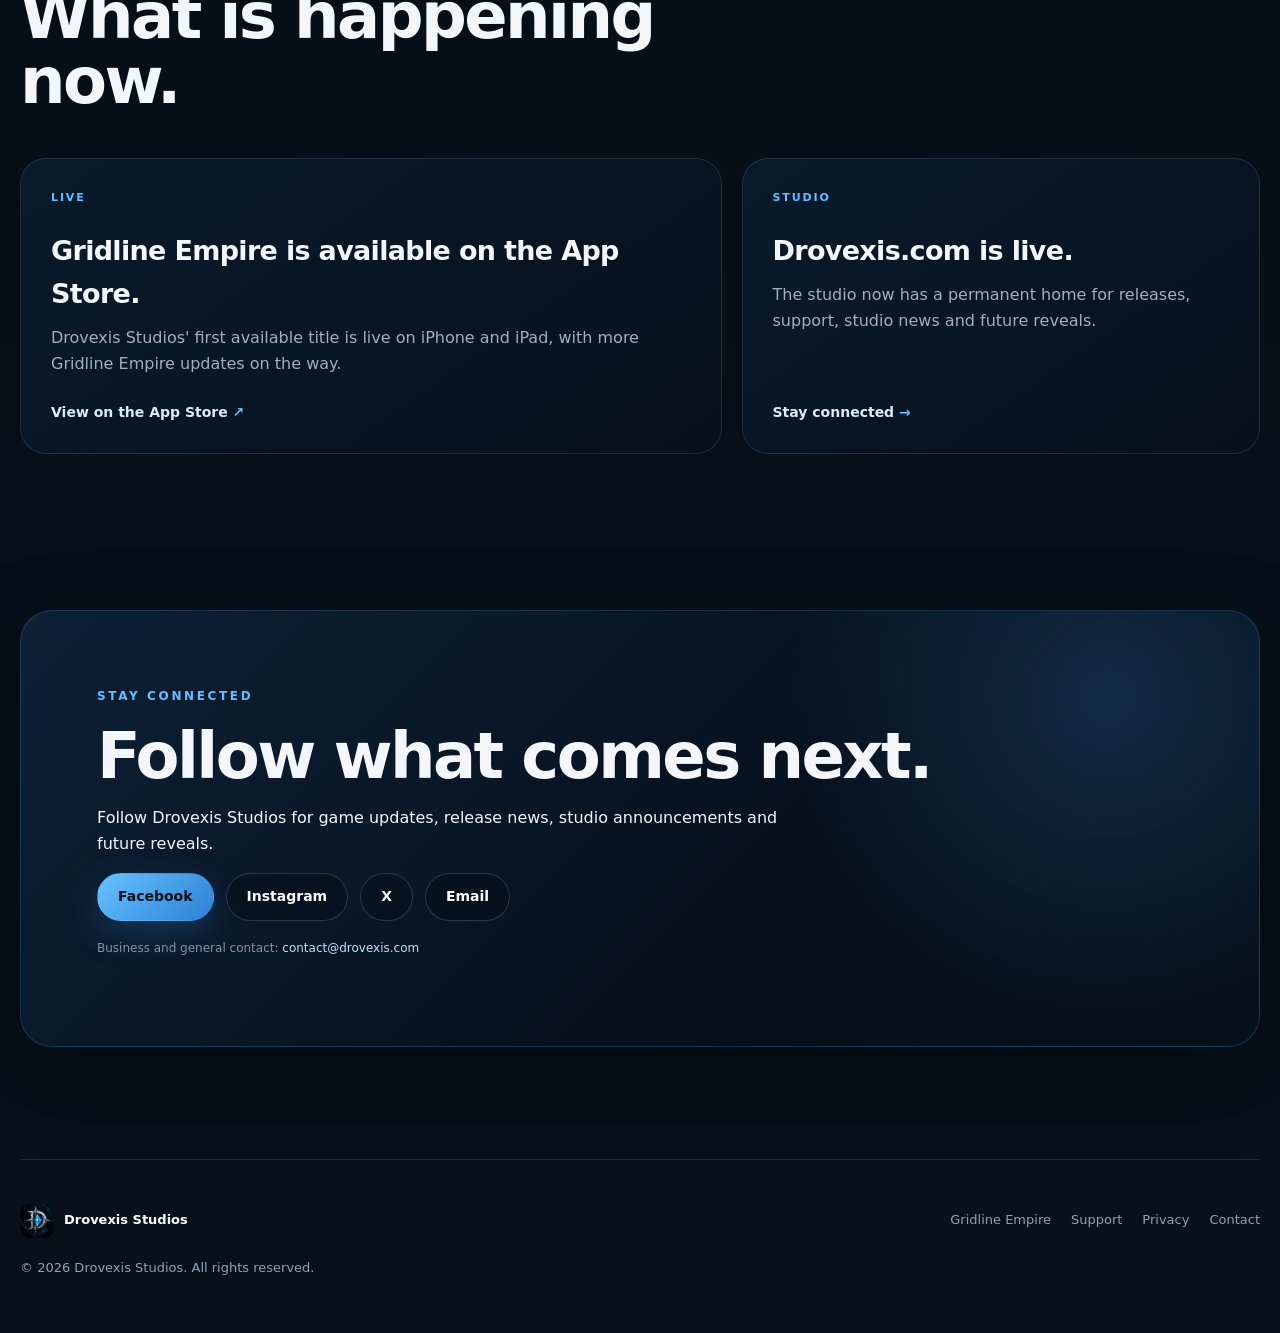
==== commit a3f429e0: "Add files via upload" ====
--- a/index.html
+++ b/index.html
@@ -100,9 +100,6 @@
       <div class="spotlight-shell reveal">
         <div class="spotlight-visual">
           <img class="spotlight-wide" src="assets/gridline-empire-feature.png" alt="Gridline Empire power facility promotional artwork" loading="lazy" />
-          <div class="spotlight-icon-wrap">
-            <img class="spotlight-icon" src="assets/gridline-empire-icon.png" alt="Gridline Empire App Store icon" loading="lazy" />
-          </div>
         </div>
         <div class="spotlight-copy">
           <p class="game-kicker">SIMULATION · TYCOON · iOS</p>
--- a/styles.css
+++ b/styles.css
@@ -19,8 +19,29 @@
 .game-detail-hero{min-height:88vh;position:relative;display:flex;align-items:flex-end;padding:130px clamp(22px,7vw,110px) 80px;overflow:hidden}.game-detail-bg{position:absolute;inset:0;width:100%;height:100%;object-fit:cover}.game-detail-shade{position:absolute;inset:0;background:linear-gradient(90deg,rgba(2,7,13,.92),rgba(2,7,13,.5) 55%,rgba(2,7,13,.1)),linear-gradient(0deg,rgba(3,8,14,.94),transparent 58%)}.game-detail-content{position:relative;z-index:2;max-width:760px}.game-detail-icon{width:116px;border-radius:26px;box-shadow:0 20px 60px rgba(0,0,0,.5);margin-bottom:20px}.game-detail-content h1{font-size:clamp(50px,8vw,104px);line-height:.93;margin:0 0 18px;letter-spacing:-.055em}.game-detail-content>p{color:#cad6e2;font-size:19px;max-width:670px}.game-facts{display:grid;grid-template-columns:repeat(4,1fr);padding-top:52px;padding-bottom:52px;border-bottom:1px solid var(--line)}.game-facts div{padding:16px 24px;border-right:1px solid var(--line)}.game-facts div:last-child{border-right:0}.game-facts span{display:block;color:#758aa0;font-size:11px;letter-spacing:.12em;text-transform:uppercase}.game-facts strong{display:block;margin-top:4px}.feature-grid-large{grid-template-columns:repeat(4,1fr)}.release-panel{display:flex;align-items:center;justify-content:space-between;gap:40px;padding:50px;border-radius:30px;border:1px solid var(--line);background:radial-gradient(circle at 90% 10%,rgba(74,170,246,.18),transparent 35%),linear-gradient(145deg,#0b1d31,#07111e)}.release-panel>div{max-width:740px}
 .reveal{opacity:0;transform:translateY(18px);transition:opacity .65s ease,transform .65s ease}.reveal.is-visible{opacity:1;transform:translateY(0)}
 .legal-page{width:min(860px,calc(100% - 40px));margin:0 auto;padding:130px 0 80px}.legal-page h1{font-size:clamp(42px,7vw,72px);letter-spacing:-.045em;line-height:1}.legal-page h2{margin-top:38px}.legal-page p,.legal-page li{color:var(--muted)}.legal-page a{color:var(--blue)}
+
+/* Cross-device hero consistency: preserve the complete hero composition on tall / 4:3 displays. */
+@media(max-aspect-ratio:3/2){
+  .hero{background:#03080e;isolation:isolate}
+  .hero::before{
+    content:"";position:absolute;inset:-24px;
+    background:url("assets/drovexis-hero.png") center/cover no-repeat;
+    filter:blur(22px) brightness(.30);transform:scale(1.05);z-index:0
+  }
+  .hero-bg{z-index:1;object-fit:contain;object-position:center;transform:none}
+  .hero-shade{z-index:2;background:linear-gradient(0deg,rgba(3,8,14,.98) 0%,rgba(3,8,14,.60) 58%,rgba(3,8,14,.30))}
+  .hero-content,.scroll-cue{z-index:3}
+}
+
+/* When the Gridline spotlight stacks on tablets/phones, keep the entire square app icon visible. */
+@media(max-width:1020px){
+  .spotlight-visual{aspect-ratio:1/1;min-height:0;background:#03080e}
+  .spotlight-wide{object-fit:contain;object-position:center}
+}
+
 @media(max-width:1020px){.spotlight-shell{grid-template-columns:1fr}.spotlight-visual{min-height:470px}.spotlight-visual::after{background:linear-gradient(0deg,rgba(7,17,30,.92),transparent 45%)}.intro-grid{grid-template-columns:1fr 1fr}.intro-grid .info-panel:last-child{grid-column:1/-1}.latest-grid{grid-template-columns:1fr 1fr}.split-section{grid-template-columns:1fr;gap:34px}.about-mark{min-height:360px}.feature-grid-large{grid-template-columns:1fr 1fr}}
-@media(max-width:720px){.site-header{height:68px;padding:0 18px}.brand span{font-size:12px}.brand img{width:36px;height:36px}.nav-toggle{display:block}.site-nav{position:absolute;top:68px;left:0;right:0;display:none;flex-direction:column;align-items:stretch;gap:0;padding:12px 18px 20px;background:rgba(4,10,17,.97);border-bottom:1px solid var(--line)}.site-nav.open{display:flex}.site-nav a{padding:12px 4px}.desktop-only{display:none!important}.hero{min-height:92vh;padding:116px 20px 72px}.hero-shade{background:linear-gradient(0deg,rgba(3,8,14,.98) 0%,rgba(3,8,14,.62) 60%,rgba(3,8,14,.28))}.hero h1{font-size:clamp(46px,14vw,70px)}.hero-copy{font-size:16px}.hero-actions .button,.social-row .button,.spotlight-actions .button{width:100%}.section{width:min(100% - 32px,var(--max));padding:82px 0}.intro-grid,.latest-grid,.development-grid,.feature-grid-large{grid-template-columns:1fr}.intro-grid .info-panel:last-child{grid-column:auto}.spotlight-visual{min-height:330px}.spotlight-icon-wrap{width:92px;left:18px;bottom:18px}.spotlight-copy{padding:28px 20px}.feature-grid{grid-template-columns:1fr}.values{grid-template-columns:1fr}.game-detail-hero{min-height:85vh;padding:110px 20px 55px}.game-detail-content h1{font-size:52px}.game-facts{grid-template-columns:1fr 1fr;padding:24px 0}.game-facts div{border-right:0;border-bottom:1px solid var(--line)}.release-panel{flex-direction:column;align-items:flex-start;padding:30px 22px}.release-panel .button{width:100%}.site-footer{width:calc(100% - 32px);grid-template-columns:1fr}.footer-links{flex-wrap:wrap}}
+@media(max-width:720px){
+.site-header{height:68px;padding:0 18px}.brand span{font-size:12px}.brand img{width:36px;height:36px}.nav-toggle{display:block}.site-nav{position:absolute;top:68px;left:0;right:0;display:none;flex-direction:column;align-items:stretch;gap:0;padding:12px 18px 20px;background:rgba(4,10,17,.97);border-bottom:1px solid var(--line)}.site-nav.open{display:flex}.site-nav a{padding:12px 4px}.desktop-only{display:none!important}.hero{min-height:92vh;padding:116px 20px 72px}.hero-shade{background:linear-gradient(0deg,rgba(3,8,14,.98) 0%,rgba(3,8,14,.62) 60%,rgba(3,8,14,.28))}.hero h1{font-size:clamp(46px,14vw,70px)}.hero-copy{font-size:16px}.hero-actions .button,.social-row .button,.spotlight-actions .button{width:100%}.section{width:min(100% - 32px,var(--max));padding:82px 0}.intro-grid,.latest-grid,.development-grid,.feature-grid-large{grid-template-columns:1fr}.intro-grid .info-panel:last-child{grid-column:auto}.spotlight-visual{min-height:330px}.spotlight-icon-wrap{width:92px;left:18px;bottom:18px}.spotlight-copy{padding:28px 20px}.feature-grid{grid-template-columns:1fr}.values{grid-template-columns:1fr}.game-detail-hero{min-height:85vh;padding:110px 20px 55px}.game-detail-content h1{font-size:52px}.game-facts{grid-template-columns:1fr 1fr;padding:24px 0}.game-facts div{border-right:0;border-bottom:1px solid var(--line)}.release-panel{flex-direction:column;align-items:flex-start;padding:30px 22px}.release-panel .button{width:100%}.site-footer{width:calc(100% - 32px);grid-template-columns:1fr}.footer-links{flex-wrap:wrap}}
 @media(prefers-reduced-motion:reduce){*{scroll-behavior:auto!important;animation:none!important;transition:none!important}.reveal{opacity:1;transform:none}}
 
 
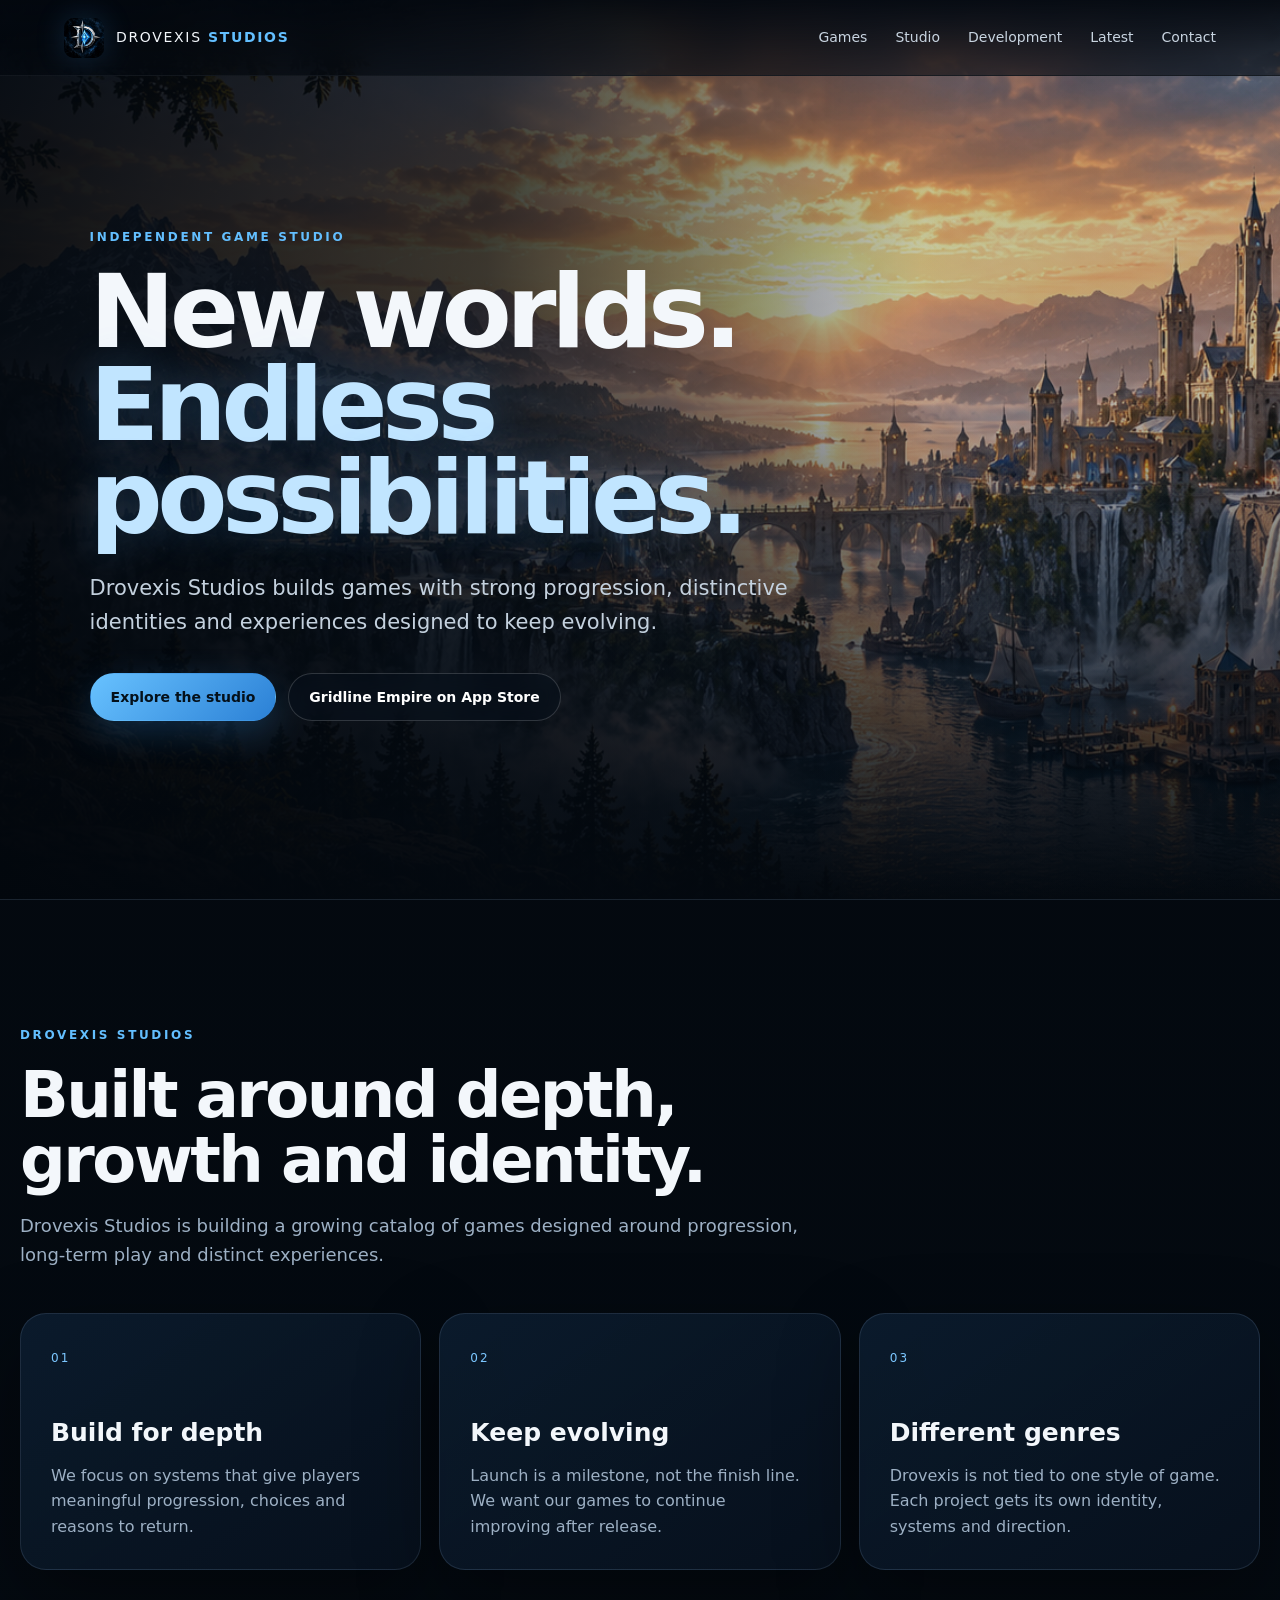
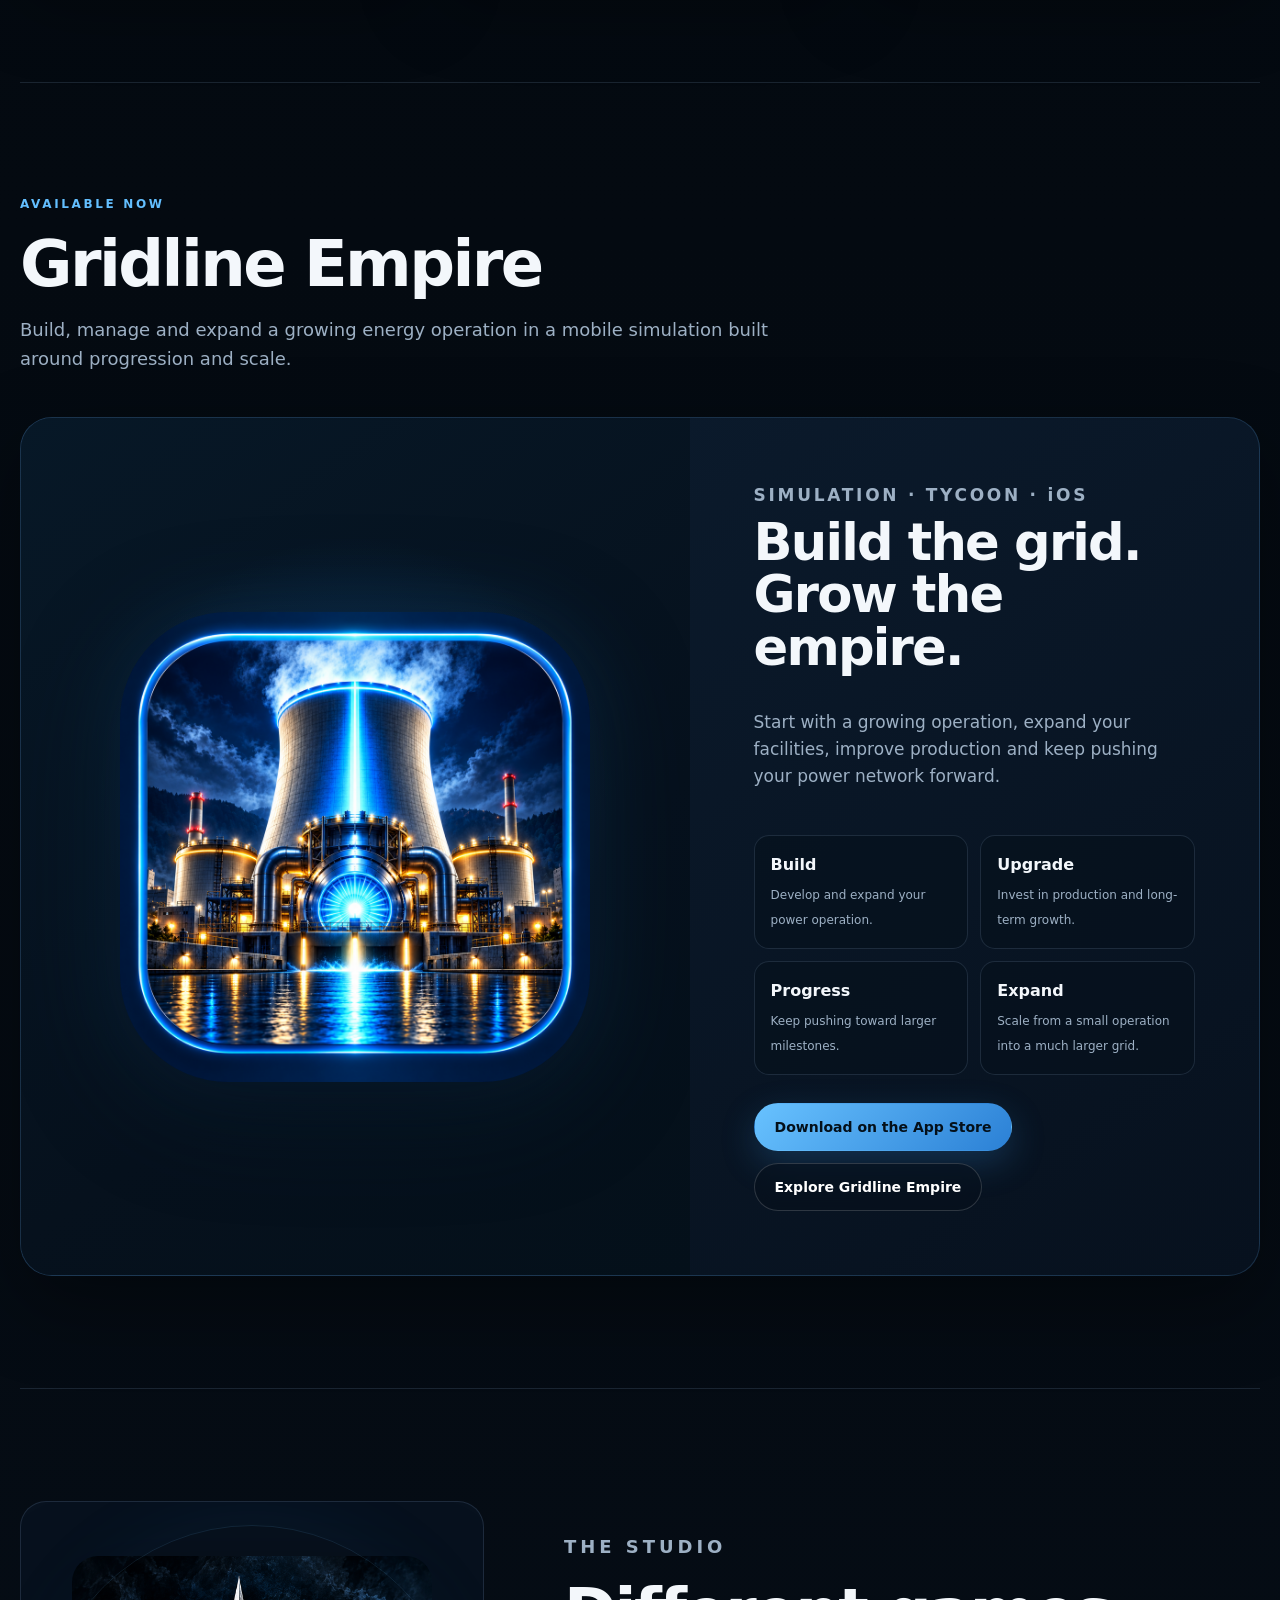
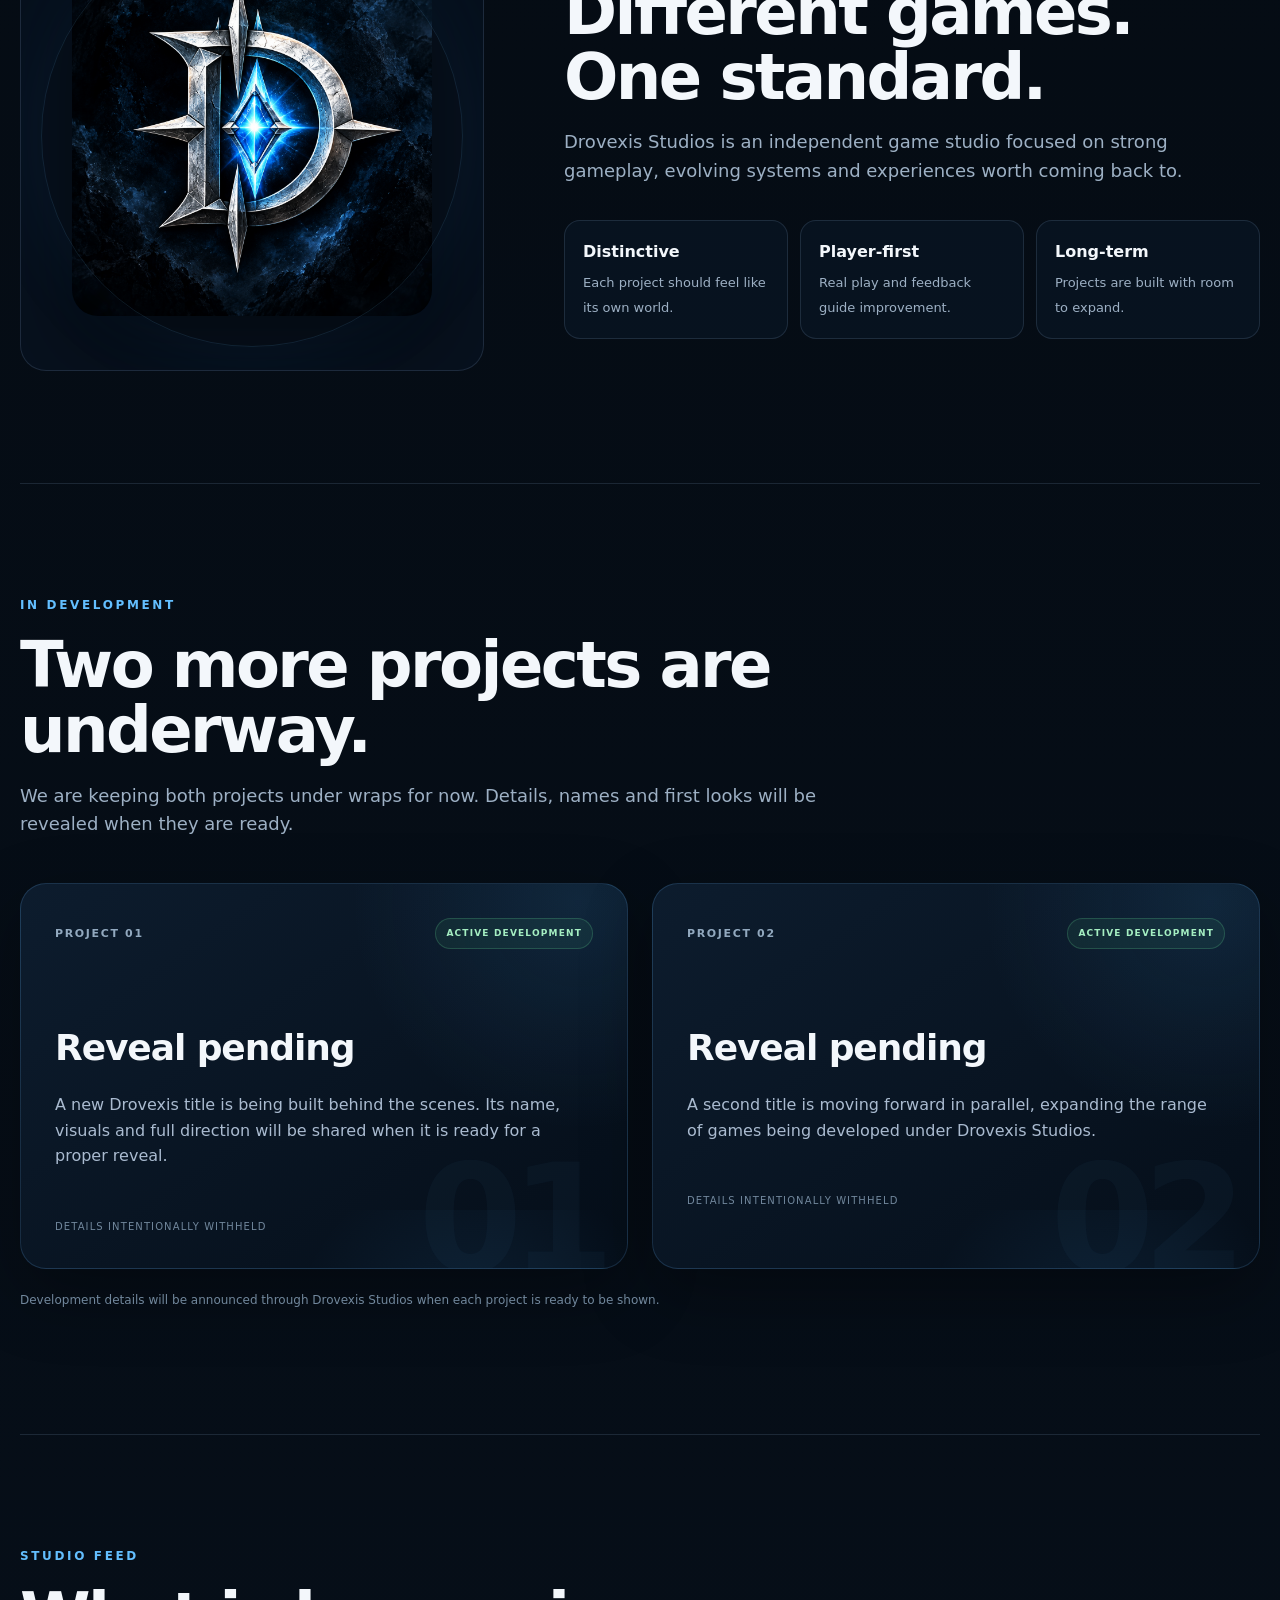
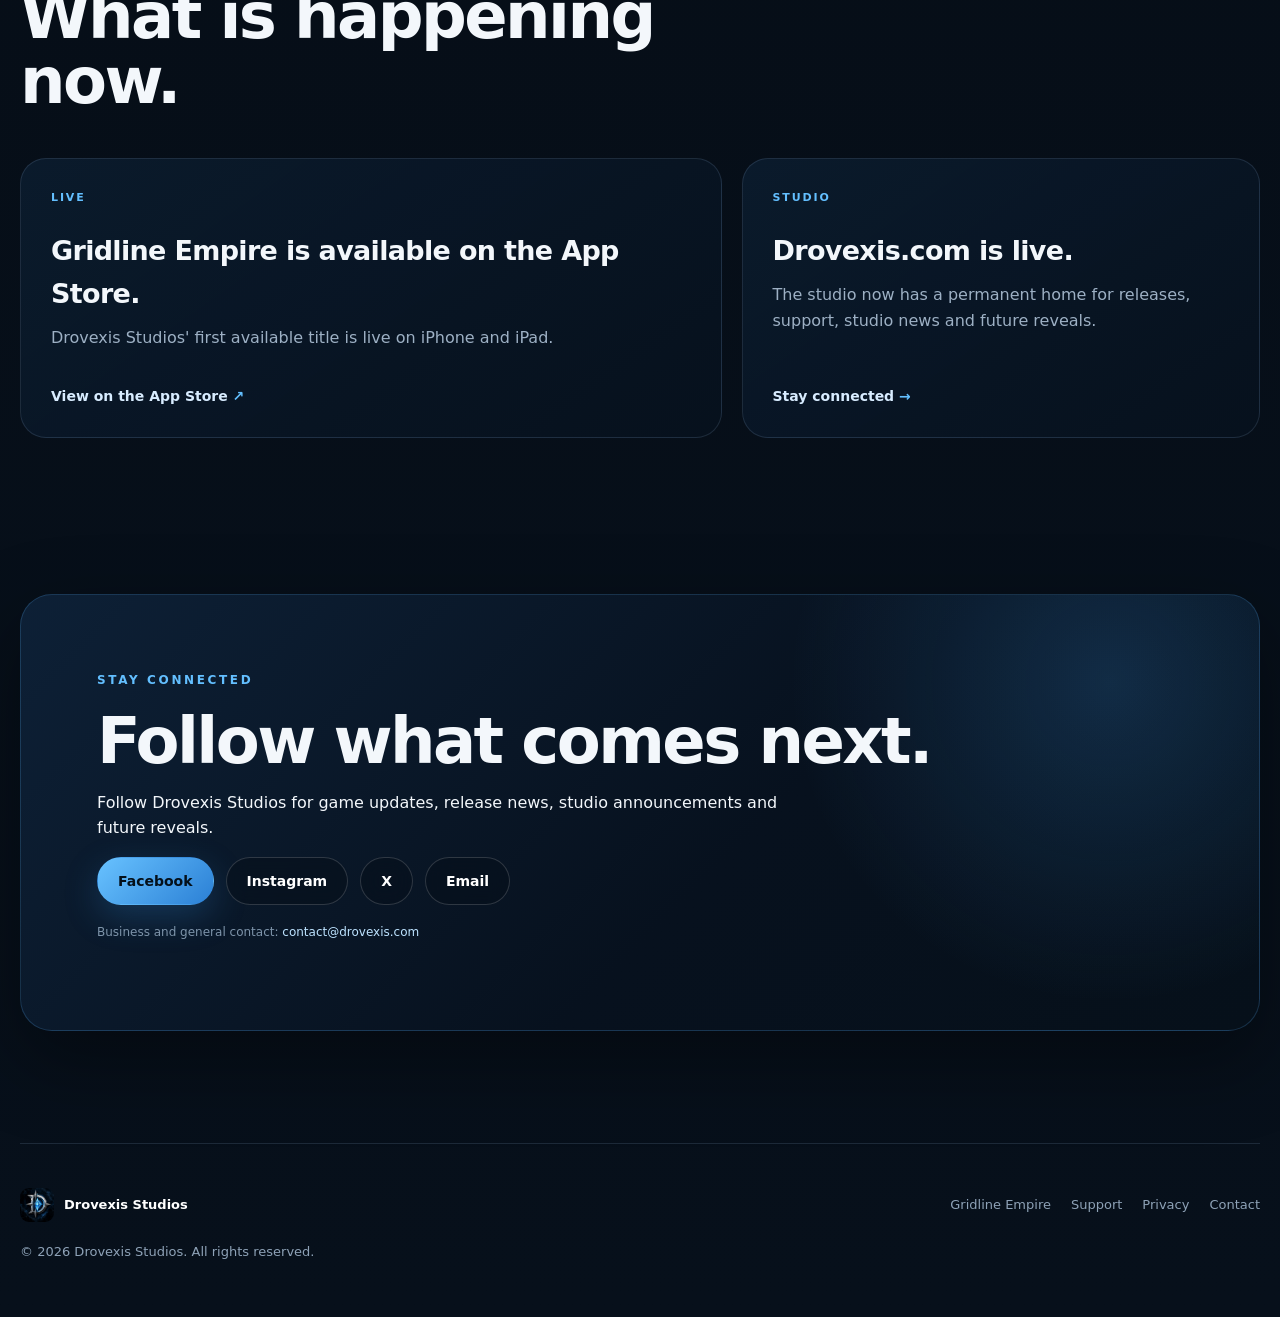
==== commit 7cef9e85: "Add files via upload" ====
--- a/index.html
+++ b/index.html
@@ -98,8 +98,8 @@
       </div>
 
       <div class="spotlight-shell reveal">
-        <div class="spotlight-visual">
-          <img class="spotlight-wide" src="assets/gridline-empire-feature.png" alt="Gridline Empire power facility promotional artwork" loading="lazy" />
+        <div class="spotlight-visual spotlight-app-icon-stage">
+          <img class="spotlight-main-icon" src="assets/gridline-empire-icon.png" alt="Gridline Empire App Store icon" loading="lazy" />
         </div>
         <div class="spotlight-copy">
           <p class="game-kicker">SIMULATION · TYCOON · iOS</p>
@@ -169,7 +169,7 @@
         <article class="news-card reveal">
           <span class="news-tag">LIVE</span>
           <h3>Gridline Empire is available on the App Store.</h3>
-          <p>Drovexis Studios' first available title is live on iPhone and iPad, with more Gridline Empire updates on the way.</p>
+          <p>Drovexis Studios' first available title is live on iPhone and iPad.</p>
           <a class="text-link" href="https://apps.apple.com/us/app/gridline-empire/id6809161844" target="_blank" rel="noopener">View on the App Store <span>↗</span></a>
         </article>
         <article class="news-card reveal">
--- a/styles.css
+++ b/styles.css
@@ -19,29 +19,8 @@
 .game-detail-hero{min-height:88vh;position:relative;display:flex;align-items:flex-end;padding:130px clamp(22px,7vw,110px) 80px;overflow:hidden}.game-detail-bg{position:absolute;inset:0;width:100%;height:100%;object-fit:cover}.game-detail-shade{position:absolute;inset:0;background:linear-gradient(90deg,rgba(2,7,13,.92),rgba(2,7,13,.5) 55%,rgba(2,7,13,.1)),linear-gradient(0deg,rgba(3,8,14,.94),transparent 58%)}.game-detail-content{position:relative;z-index:2;max-width:760px}.game-detail-icon{width:116px;border-radius:26px;box-shadow:0 20px 60px rgba(0,0,0,.5);margin-bottom:20px}.game-detail-content h1{font-size:clamp(50px,8vw,104px);line-height:.93;margin:0 0 18px;letter-spacing:-.055em}.game-detail-content>p{color:#cad6e2;font-size:19px;max-width:670px}.game-facts{display:grid;grid-template-columns:repeat(4,1fr);padding-top:52px;padding-bottom:52px;border-bottom:1px solid var(--line)}.game-facts div{padding:16px 24px;border-right:1px solid var(--line)}.game-facts div:last-child{border-right:0}.game-facts span{display:block;color:#758aa0;font-size:11px;letter-spacing:.12em;text-transform:uppercase}.game-facts strong{display:block;margin-top:4px}.feature-grid-large{grid-template-columns:repeat(4,1fr)}.release-panel{display:flex;align-items:center;justify-content:space-between;gap:40px;padding:50px;border-radius:30px;border:1px solid var(--line);background:radial-gradient(circle at 90% 10%,rgba(74,170,246,.18),transparent 35%),linear-gradient(145deg,#0b1d31,#07111e)}.release-panel>div{max-width:740px}
 .reveal{opacity:0;transform:translateY(18px);transition:opacity .65s ease,transform .65s ease}.reveal.is-visible{opacity:1;transform:translateY(0)}
 .legal-page{width:min(860px,calc(100% - 40px));margin:0 auto;padding:130px 0 80px}.legal-page h1{font-size:clamp(42px,7vw,72px);letter-spacing:-.045em;line-height:1}.legal-page h2{margin-top:38px}.legal-page p,.legal-page li{color:var(--muted)}.legal-page a{color:var(--blue)}
-
-/* Cross-device hero consistency: preserve the complete hero composition on tall / 4:3 displays. */
-@media(max-aspect-ratio:3/2){
-  .hero{background:#03080e;isolation:isolate}
-  .hero::before{
-    content:"";position:absolute;inset:-24px;
-    background:url("assets/drovexis-hero.png") center/cover no-repeat;
-    filter:blur(22px) brightness(.30);transform:scale(1.05);z-index:0
-  }
-  .hero-bg{z-index:1;object-fit:contain;object-position:center;transform:none}
-  .hero-shade{z-index:2;background:linear-gradient(0deg,rgba(3,8,14,.98) 0%,rgba(3,8,14,.60) 58%,rgba(3,8,14,.30))}
-  .hero-content,.scroll-cue{z-index:3}
-}
-
-/* When the Gridline spotlight stacks on tablets/phones, keep the entire square app icon visible. */
-@media(max-width:1020px){
-  .spotlight-visual{aspect-ratio:1/1;min-height:0;background:#03080e}
-  .spotlight-wide{object-fit:contain;object-position:center}
-}
-
 @media(max-width:1020px){.spotlight-shell{grid-template-columns:1fr}.spotlight-visual{min-height:470px}.spotlight-visual::after{background:linear-gradient(0deg,rgba(7,17,30,.92),transparent 45%)}.intro-grid{grid-template-columns:1fr 1fr}.intro-grid .info-panel:last-child{grid-column:1/-1}.latest-grid{grid-template-columns:1fr 1fr}.split-section{grid-template-columns:1fr;gap:34px}.about-mark{min-height:360px}.feature-grid-large{grid-template-columns:1fr 1fr}}
-@media(max-width:720px){
-.site-header{height:68px;padding:0 18px}.brand span{font-size:12px}.brand img{width:36px;height:36px}.nav-toggle{display:block}.site-nav{position:absolute;top:68px;left:0;right:0;display:none;flex-direction:column;align-items:stretch;gap:0;padding:12px 18px 20px;background:rgba(4,10,17,.97);border-bottom:1px solid var(--line)}.site-nav.open{display:flex}.site-nav a{padding:12px 4px}.desktop-only{display:none!important}.hero{min-height:92vh;padding:116px 20px 72px}.hero-shade{background:linear-gradient(0deg,rgba(3,8,14,.98) 0%,rgba(3,8,14,.62) 60%,rgba(3,8,14,.28))}.hero h1{font-size:clamp(46px,14vw,70px)}.hero-copy{font-size:16px}.hero-actions .button,.social-row .button,.spotlight-actions .button{width:100%}.section{width:min(100% - 32px,var(--max));padding:82px 0}.intro-grid,.latest-grid,.development-grid,.feature-grid-large{grid-template-columns:1fr}.intro-grid .info-panel:last-child{grid-column:auto}.spotlight-visual{min-height:330px}.spotlight-icon-wrap{width:92px;left:18px;bottom:18px}.spotlight-copy{padding:28px 20px}.feature-grid{grid-template-columns:1fr}.values{grid-template-columns:1fr}.game-detail-hero{min-height:85vh;padding:110px 20px 55px}.game-detail-content h1{font-size:52px}.game-facts{grid-template-columns:1fr 1fr;padding:24px 0}.game-facts div{border-right:0;border-bottom:1px solid var(--line)}.release-panel{flex-direction:column;align-items:flex-start;padding:30px 22px}.release-panel .button{width:100%}.site-footer{width:calc(100% - 32px);grid-template-columns:1fr}.footer-links{flex-wrap:wrap}}
+@media(max-width:720px){.site-header{height:68px;padding:0 18px}.brand span{font-size:12px}.brand img{width:36px;height:36px}.nav-toggle{display:block}.site-nav{position:absolute;top:68px;left:0;right:0;display:none;flex-direction:column;align-items:stretch;gap:0;padding:12px 18px 20px;background:rgba(4,10,17,.97);border-bottom:1px solid var(--line)}.site-nav.open{display:flex}.site-nav a{padding:12px 4px}.desktop-only{display:none!important}.hero{min-height:92vh;padding:116px 20px 72px}.hero-shade{background:linear-gradient(0deg,rgba(3,8,14,.98) 0%,rgba(3,8,14,.62) 60%,rgba(3,8,14,.28))}.hero h1{font-size:clamp(46px,14vw,70px)}.hero-copy{font-size:16px}.hero-actions .button,.social-row .button,.spotlight-actions .button{width:100%}.section{width:min(100% - 32px,var(--max));padding:82px 0}.intro-grid,.latest-grid,.development-grid,.feature-grid-large{grid-template-columns:1fr}.intro-grid .info-panel:last-child{grid-column:auto}.spotlight-visual{min-height:330px}.spotlight-icon-wrap{width:92px;left:18px;bottom:18px}.spotlight-copy{padding:28px 20px}.feature-grid{grid-template-columns:1fr}.values{grid-template-columns:1fr}.game-detail-hero{min-height:85vh;padding:110px 20px 55px}.game-detail-content h1{font-size:52px}.game-facts{grid-template-columns:1fr 1fr;padding:24px 0}.game-facts div{border-right:0;border-bottom:1px solid var(--line)}.release-panel{flex-direction:column;align-items:flex-start;padding:30px 22px}.release-panel .button{width:100%}.site-footer{width:calc(100% - 32px);grid-template-columns:1fr}.footer-links{flex-wrap:wrap}}
 @media(prefers-reduced-motion:reduce){*{scroll-behavior:auto!important;animation:none!important;transition:none!important}.reveal{opacity:1;transform:none}}
 
 
@@ -59,3 +38,67 @@
 .spotlight-visual{min-height:560px}.spotlight-wide{object-position:center}
 @media(max-width:1020px){.spotlight-shell{grid-template-columns:1fr}.spotlight-visual{min-height:470px}}
 @media(max-width:720px){.project-card{min-height:300px;padding:26px 22px}.project-card h3{margin-top:55px;font-size:30px}.status-badge{font-size:8px}.project-number{font-size:110px}}
+
+
+/* v8 — Gridline App Store icon spotlight + mobile hero refinement */
+.spotlight-app-icon-stage{
+  display:flex;
+  align-items:center;
+  justify-content:center;
+  min-height:560px;
+  padding:44px;
+  background:
+    radial-gradient(circle at 50% 44%, rgba(37,151,255,.24), transparent 44%),
+    linear-gradient(145deg,#071827,#06111d 62%,#04101a);
+}
+.spotlight-app-icon-stage::after{display:none}
+.spotlight-main-icon{
+  width:min(82%,470px);
+  height:auto;
+  aspect-ratio:1/1;
+  object-fit:contain;
+  border-radius:23%;
+  filter:drop-shadow(0 24px 55px rgba(0,0,0,.48)) drop-shadow(0 0 34px rgba(34,151,255,.18));
+}
+
+@media(max-width:720px){
+  .hero{
+    min-height:auto;
+    display:block;
+    padding:330px 20px 58px;
+    background:#050b13;
+  }
+  .hero-bg{
+    height:330px;
+    object-fit:cover;
+    object-position:76% center;
+    transform:none;
+  }
+  .hero-shade{
+    height:330px;
+    background:
+      linear-gradient(0deg,#050b13 0%,rgba(5,11,19,.78) 18%,rgba(5,11,19,.18) 54%,rgba(5,11,19,.08) 100%),
+      linear-gradient(90deg,rgba(5,11,19,.22),rgba(5,11,19,.02));
+  }
+  .hero-content{
+    width:100%;
+    margin-top:0;
+  }
+  .hero .eyebrow{margin-top:0}
+  .hero h1{
+    font-size:clamp(44px,13vw,60px);
+    line-height:.94;
+  }
+  .hero-copy{
+    margin:22px 0 28px;
+    font-size:16px;
+  }
+  .hero-actions{gap:10px}
+  .spotlight-app-icon-stage{
+    min-height:350px;
+    padding:30px 20px;
+  }
+  .spotlight-main-icon{
+    width:min(82%,300px);
+  }
+}
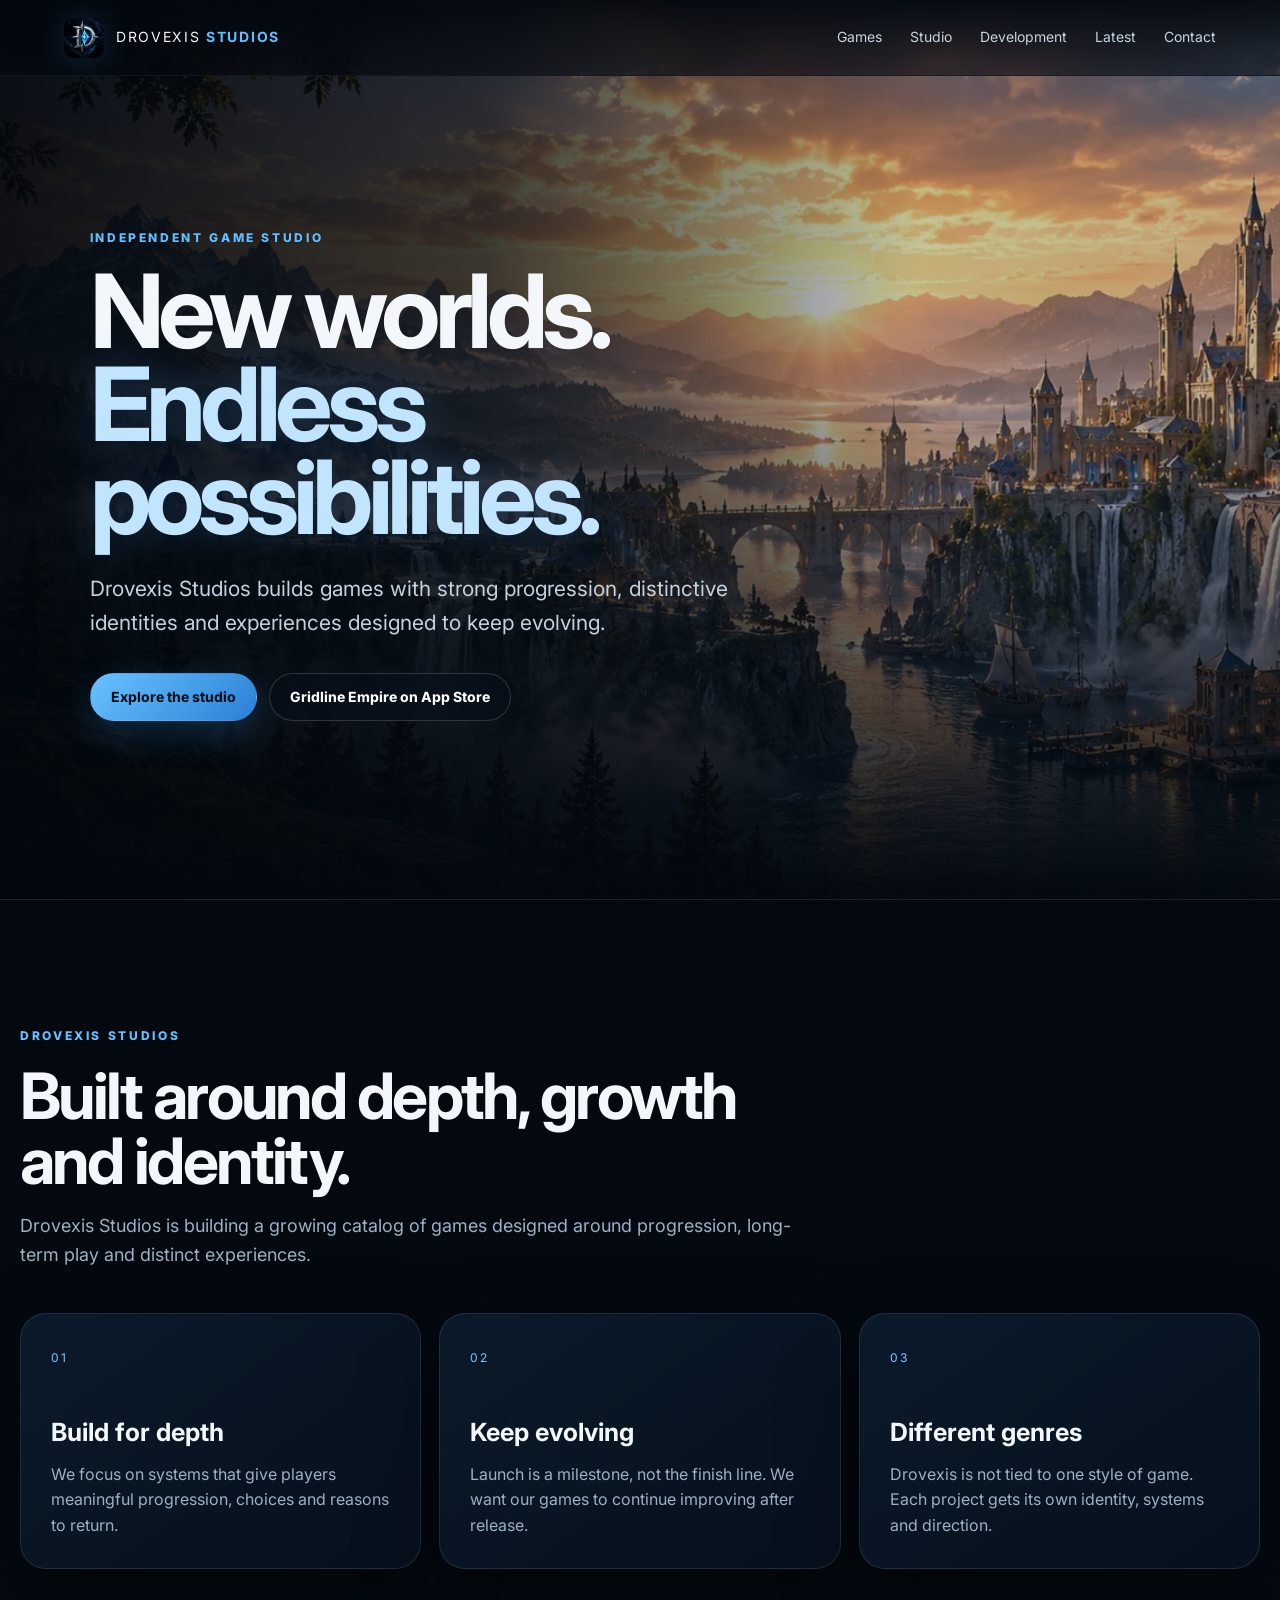
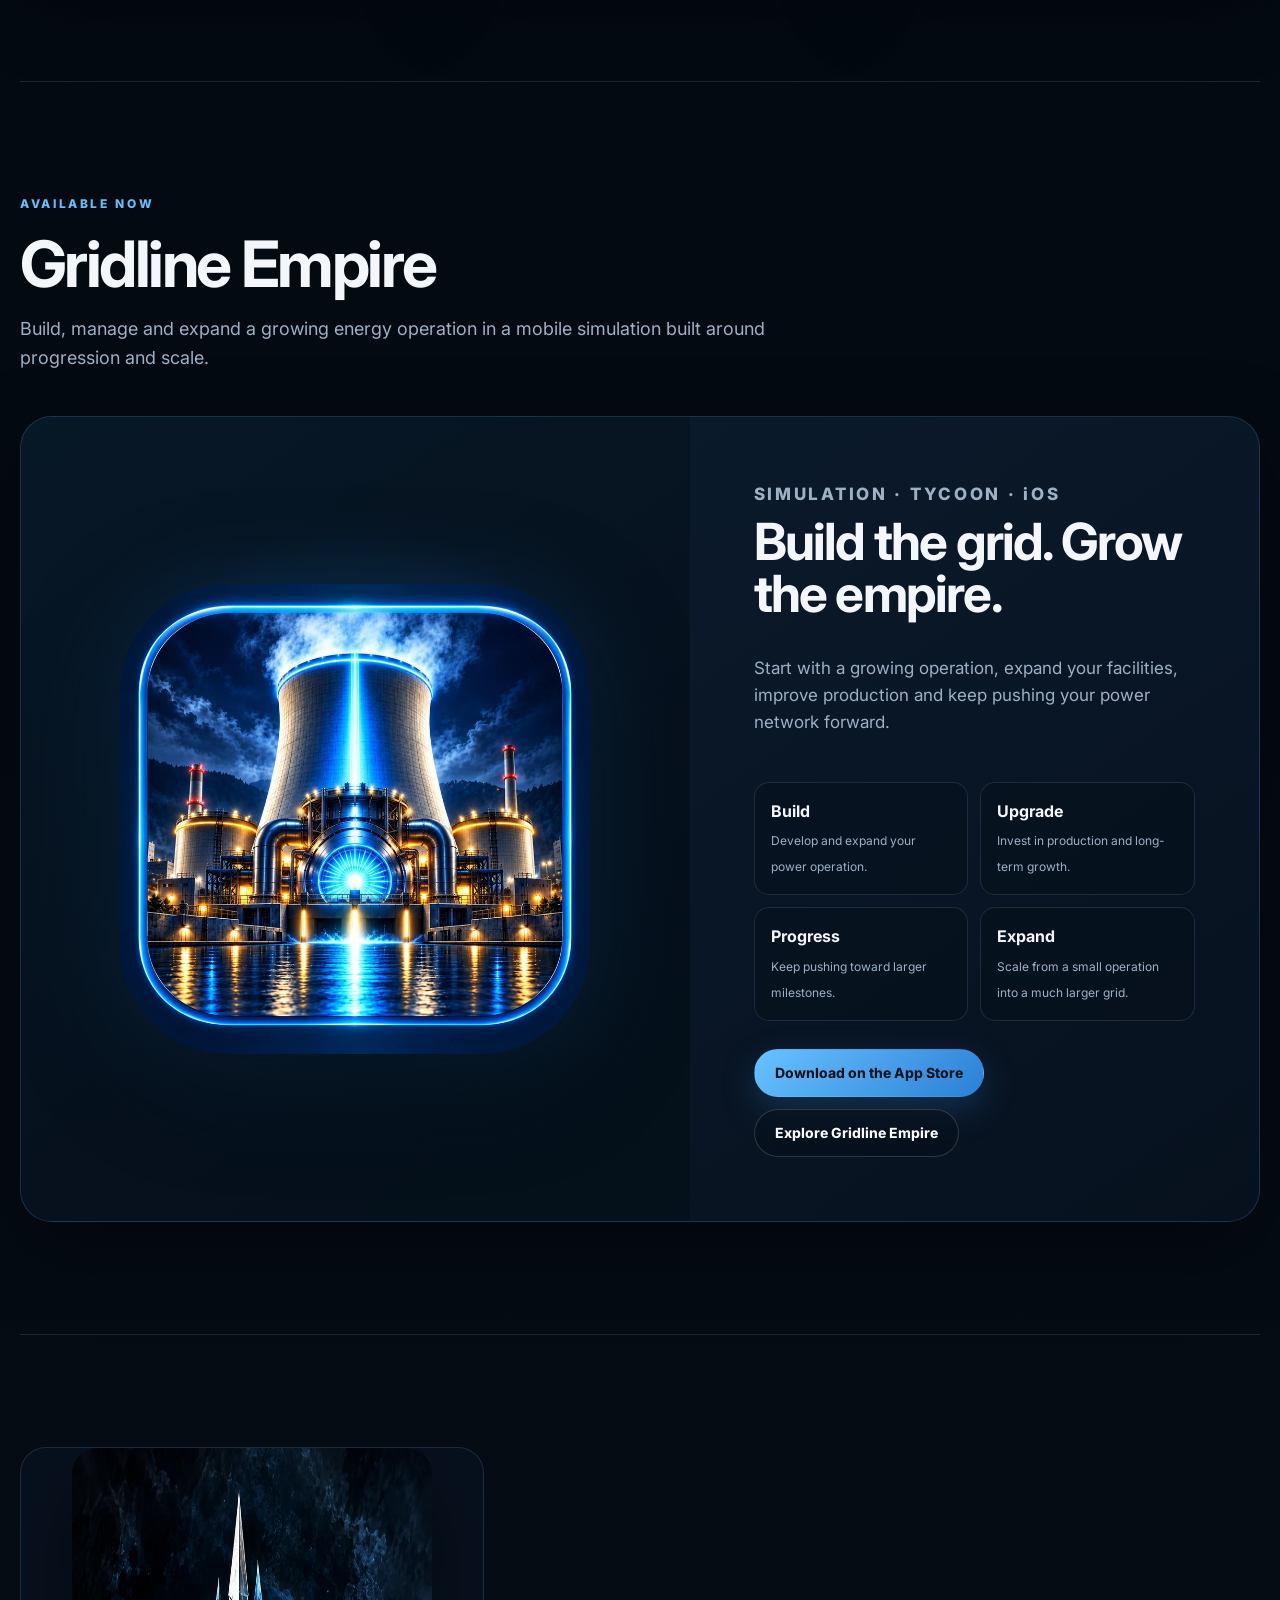
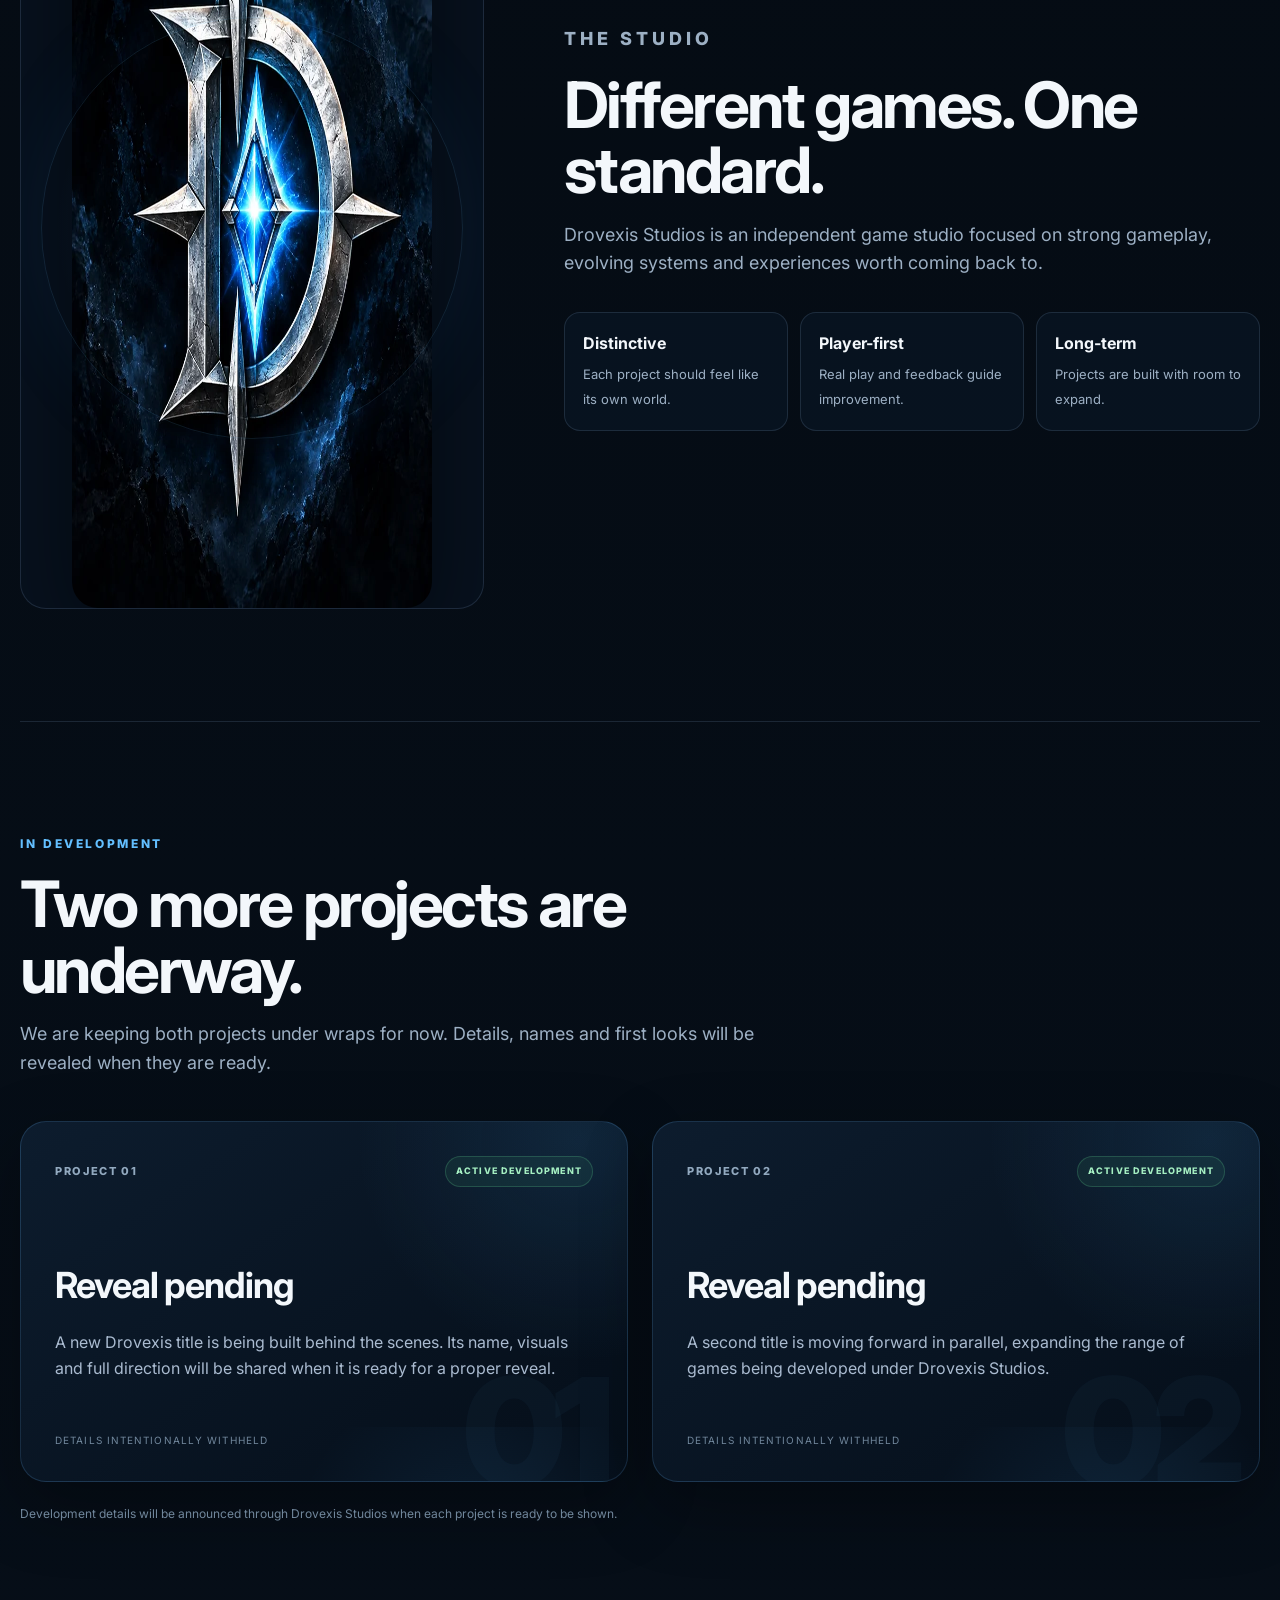
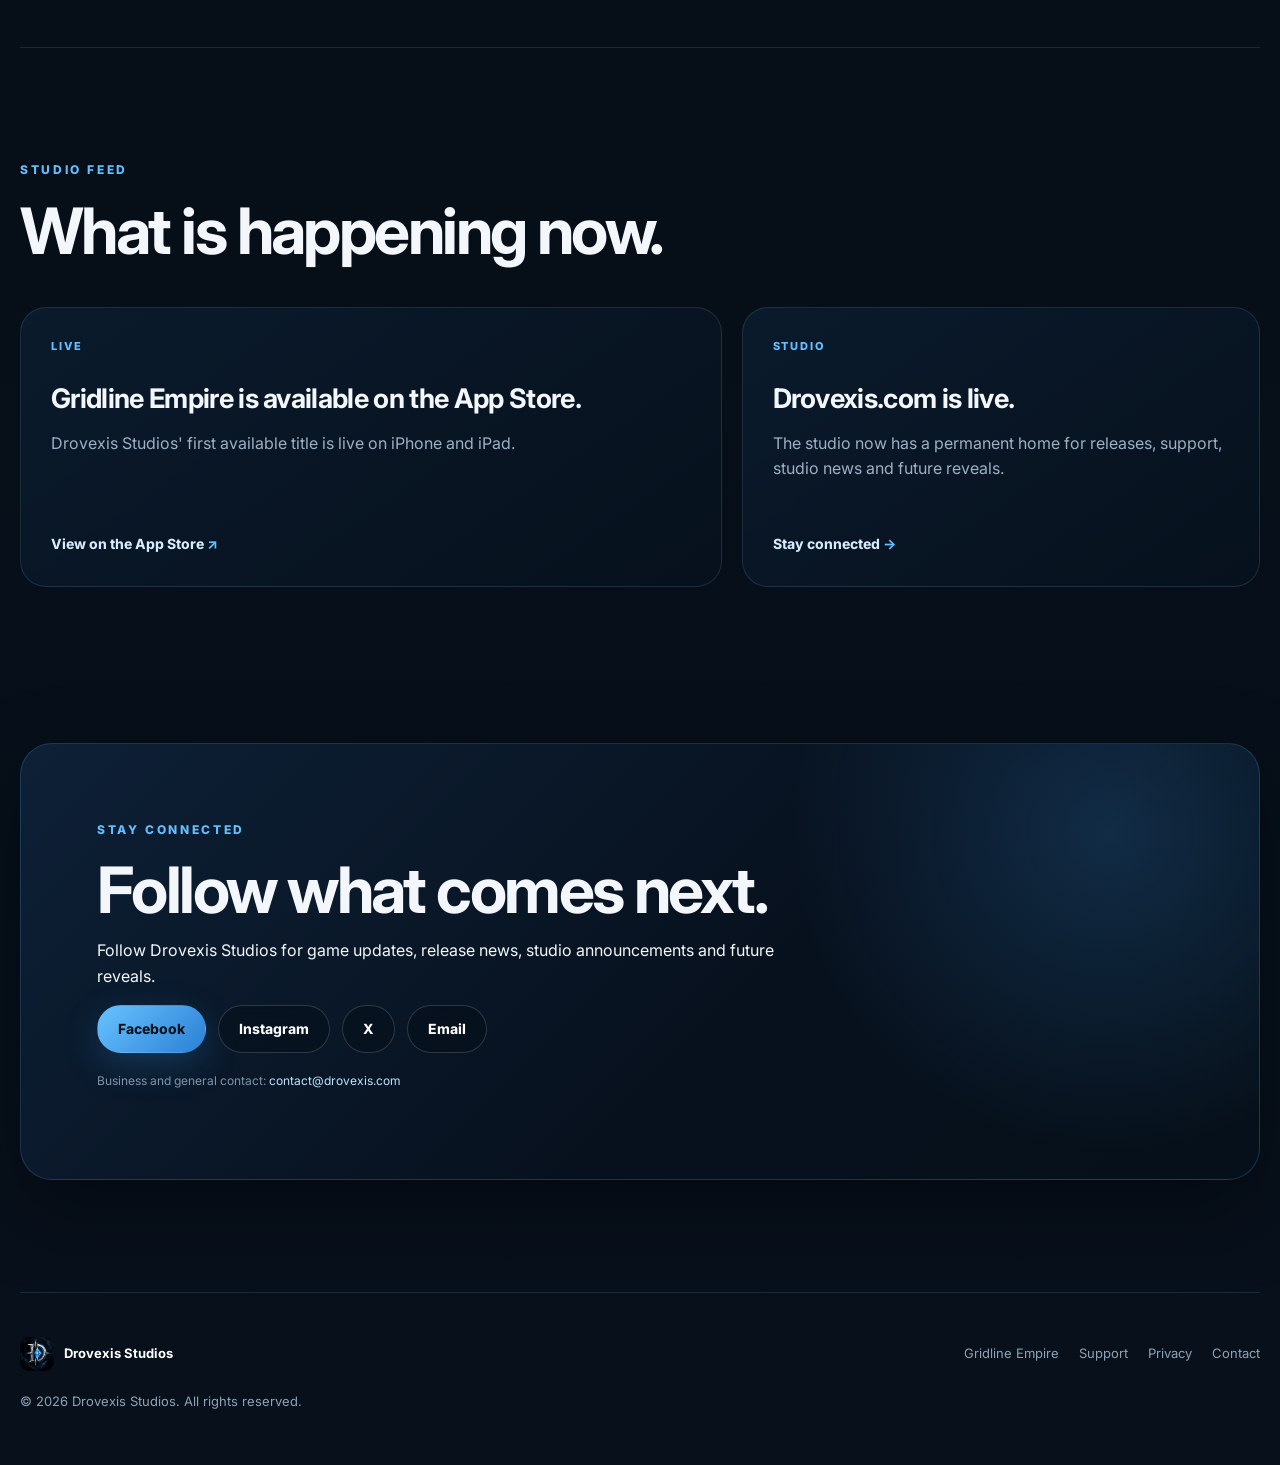
==== commit bf1adff4: "Website v9: app icon hero on Gridline page, mobile menu on all pages, faster images - Gridline Empir" ====
--- a/index.html
+++ b/index.html
@@ -11,10 +11,16 @@
   <meta property="og:description" content="Explore Drovexis Studios, Gridline Empire, studio news and future releases." />
   <meta property="og:type" content="website" />
   <meta property="og:url" content="https://drovexis.com/" />
-  <meta property="og:image" content="https://drovexis.com/assets/drovexis-hero.png" />
+  <meta property="og:image" content="https://drovexis.com/assets/drovexis-share.jpg" />
   <meta name="twitter:card" content="summary_large_image" />
   <meta name="twitter:site" content="@DrovexisStudios" />
-  <link rel="icon" href="assets/drovexis-logo.png" />
+  <meta name="twitter:image" content="https://drovexis.com/assets/drovexis-share.jpg" />
+  <link rel="icon" type="image/png" href="assets/favicon-64.png" />
+  <link rel="apple-touch-icon" href="assets/apple-touch-icon.png" />
+  <link rel="preconnect" href="https://fonts.googleapis.com" />
+  <link rel="preconnect" href="https://fonts.gstatic.com" crossorigin />
+  <link rel="stylesheet" href="https://fonts.googleapis.com/css2?family=Inter:wght@400;600;700;800;900&display=swap" />
+  <script>document.documentElement.classList.add('js')</script>
   <link rel="stylesheet" href="styles.css" />
   <script type="application/ld+json">
   {
@@ -37,7 +43,7 @@
 
   <header class="site-header" id="top">
     <a class="brand" href="#top" aria-label="Drovexis Studios home">
-      <img src="assets/drovexis-logo.png" alt="Drovexis Studios emblem" />
+      <img src="assets/drovexis-logo.webp" alt="Drovexis Studios emblem" width="40" height="40" />
       <span>DROVEXIS <b>STUDIOS</b></span>
     </a>
     <button class="nav-toggle" aria-expanded="false" aria-controls="site-nav" aria-label="Open navigation">☰</button>
@@ -52,7 +58,7 @@
 
   <main id="main">
     <section class="hero" aria-labelledby="hero-title">
-      <img class="hero-bg" src="assets/drovexis-hero.png" alt="A vast cinematic city and mountain landscape at sunrise" />
+      <img class="hero-bg" src="assets/drovexis-hero.webp" width="1942" height="809" fetchpriority="high" alt="A vast cinematic city and mountain landscape at sunrise" />
       <div class="hero-shade"></div>
       <div class="hero-content reveal">
         <p class="eyebrow">INDEPENDENT GAME STUDIO</p>
@@ -99,7 +105,7 @@
 
       <div class="spotlight-shell reveal">
         <div class="spotlight-visual spotlight-app-icon-stage">
-          <img class="spotlight-main-icon" src="assets/gridline-empire-icon.png" alt="Gridline Empire App Store icon" loading="lazy" />
+          <img class="spotlight-main-icon" src="assets/gridline-empire-icon.webp" alt="Gridline Empire App Store icon" width="900" height="900" loading="lazy" />
         </div>
         <div class="spotlight-copy">
           <p class="game-kicker">SIMULATION · TYCOON · iOS</p>
@@ -121,7 +127,7 @@
 
     <section class="section split-section" id="studio" aria-labelledby="studio-title">
       <div class="about-mark reveal" aria-hidden="true">
-        <img src="assets/drovexis-logo.png" alt="" loading="lazy" />
+        <img src="assets/drovexis-logo.webp" alt="" width="760" height="760" loading="lazy" />
       </div>
       <div class="about-copy reveal">
         <p class="eyebrow">THE STUDIO</p>
@@ -201,7 +207,7 @@
 
   <footer class="site-footer">
     <div class="footer-brand">
-      <img src="assets/drovexis-logo.png" alt="" />
+      <img src="assets/drovexis-logo.webp" alt="" width="34" height="34" />
       <span>Drovexis Studios</span>
     </div>
     <div class="footer-links">
--- a/styles.css
+++ b/styles.css
@@ -10,18 +10,18 @@
 .compact-header{background:rgba(3,8,15,.94)}.brand{display:flex;align-items:center;gap:12px;letter-spacing:.12em;font-size:14px}.brand img{width:40px;height:40px;border-radius:10px;object-fit:cover;box-shadow:0 0 30px rgba(75,171,255,.18)}.brand b{color:var(--blue);font-weight:700}.site-nav{display:flex;gap:28px;align-items:center}.site-nav a{color:#c8d4e0;font-size:14px;transition:color .2s ease}.site-nav a:hover{color:white}.nav-toggle{display:none;border:0;background:transparent;color:white;font-size:28px}
 .hero{min-height:100vh;position:relative;display:flex;align-items:center;overflow:hidden;padding:150px clamp(22px,7vw,110px) 100px;border-bottom:1px solid var(--line)}.hero-bg{position:absolute;inset:0;width:100%;height:100%;object-fit:cover;object-position:center;transform:scale(1.01)}.hero-shade{position:absolute;inset:0;background:linear-gradient(90deg,rgba(2,7,13,.94) 0%,rgba(3,9,16,.76) 38%,rgba(3,9,16,.18) 72%),linear-gradient(0deg,rgba(3,8,14,.98) 0%,rgba(3,8,14,.06) 58%)}.hero-content{position:relative;z-index:2;width:min(790px,100%)}.eyebrow{color:var(--blue);font-weight:800;font-size:12px;letter-spacing:.22em;margin:0 0 18px}.hero h1{margin:0;font-size:clamp(50px,8vw,110px);line-height:.91;letter-spacing:-.055em;max-width:900px}.hero h1 span{color:#c1e5ff;text-shadow:0 0 42px rgba(82,166,240,.22)}.hero-copy{color:#c4d1de;font-size:clamp(17px,2vw,21px);max-width:700px;margin:28px 0 34px}.hero-actions,.social-row,.spotlight-actions{display:flex;flex-wrap:wrap;gap:12px}.button{display:inline-flex;align-items:center;justify-content:center;min-height:48px;padding:0 20px;border-radius:999px;font-weight:750;font-size:14px;border:1px solid transparent;transition:transform .2s ease,background .2s ease,border-color .2s ease}.button:hover{transform:translateY(-2px)}.button-primary{background:linear-gradient(135deg,#68c2ff,#2b80d5);color:#04101a;box-shadow:0 12px 34px rgba(53,138,215,.25)}.button-ghost{border-color:rgba(255,255,255,.16);background:rgba(7,16,27,.54);color:white;backdrop-filter:blur(10px)}.button-ghost:hover{border-color:rgba(128,201,255,.55);background:rgba(14,31,49,.72)}
 .section{width:min(var(--max),calc(100% - 40px));margin:0 auto;padding:112px 0}.section-heading{max-width:800px;margin-bottom:44px}.section-heading h2,.about-copy h2,.contact-panel h2,.release-panel h2{font-size:clamp(36px,5vw,64px);line-height:1.02;letter-spacing:-.04em;margin:0 0 16px}.section-heading>p:last-child,.about-copy>p,.contact-panel>p,.release-panel p{color:var(--muted);font-size:18px}.studio-intro{padding-top:126px}.intro-grid,.feature-grid-large{display:grid;grid-template-columns:repeat(3,1fr);gap:18px}.info-panel{padding:30px;min-height:250px;border-radius:var(--radius);border:1px solid var(--line);background:linear-gradient(145deg,rgba(12,29,48,.86),rgba(7,17,29,.94));box-shadow:var(--shadow)}.panel-number{display:inline-flex;color:#7cc7ff;font-size:12px;letter-spacing:.18em;margin-bottom:44px}.info-panel h3{font-size:25px;margin:0 0 10px}.info-panel p{margin:0;color:var(--muted)}
-.game-spotlight{border-top:1px solid var(--line)}.spotlight-shell{display:grid;grid-template-columns:1.2fr 1fr;border-radius:32px;overflow:hidden;border:1px solid rgba(105,185,249,.18);background:linear-gradient(145deg,#0c1d30,#07111e);box-shadow:var(--shadow)}.spotlight-visual{position:relative;min-height:620px;overflow:hidden}.spotlight-wide{width:100%;height:100%;object-fit:cover}.spotlight-visual::after{content:"";position:absolute;inset:0;background:linear-gradient(90deg,transparent 52%,rgba(7,17,30,.92) 100%),linear-gradient(0deg,rgba(4,10,17,.62),transparent 50%)}.spotlight-icon-wrap{position:absolute;z-index:3;left:28px;bottom:28px;width:136px;padding:8px;border-radius:31px;background:rgba(3,9,16,.78);border:1px solid rgba(255,255,255,.16);backdrop-filter:blur(14px);box-shadow:0 20px 50px rgba(0,0,0,.4)}.spotlight-icon{border-radius:24px}.spotlight-copy{padding:clamp(34px,5vw,64px);display:flex;flex-direction:column;justify-content:center}.spotlight-copy h3{font-size:clamp(34px,4vw,52px);line-height:1.03;margin:6px 0 18px;letter-spacing:-.035em}.spotlight-copy>p{color:var(--muted);font-size:17px}.game-kicker{color:var(--blue);letter-spacing:.16em;font-size:11px;font-weight:800;margin:0}.feature-grid{display:grid;grid-template-columns:1fr 1fr;gap:12px;margin:28px 0}.feature-grid div{padding:16px;border-radius:15px;border:1px solid var(--line);background:rgba(6,16,27,.56)}.feature-grid strong{display:block;margin-bottom:3px}.feature-grid span{font-size:12px;color:var(--muted)}
+.game-spotlight{border-top:1px solid var(--line)}.spotlight-shell{display:grid;grid-template-columns:1.2fr 1fr;border-radius:32px;overflow:hidden;border:1px solid rgba(105,185,249,.18);background:linear-gradient(145deg,#0c1d30,#07111e);box-shadow:var(--shadow)}.spotlight-visual{position:relative;min-height:620px;overflow:hidden}.spotlight-visual::after{content:"";position:absolute;inset:0;background:linear-gradient(90deg,transparent 52%,rgba(7,17,30,.92) 100%),linear-gradient(0deg,rgba(4,10,17,.62),transparent 50%)}.spotlight-copy{padding:clamp(34px,5vw,64px);display:flex;flex-direction:column;justify-content:center}.spotlight-copy h3{font-size:clamp(34px,4vw,52px);line-height:1.03;margin:6px 0 18px;letter-spacing:-.035em}.spotlight-copy>p{color:var(--muted);font-size:17px}.game-kicker{color:var(--blue);letter-spacing:.16em;font-size:11px;font-weight:800;margin:0}.feature-grid{display:grid;grid-template-columns:1fr 1fr;gap:12px;margin:28px 0}.feature-grid div{padding:16px;border-radius:15px;border:1px solid var(--line);background:rgba(6,16,27,.56)}.feature-grid strong{display:block;margin-bottom:3px}.feature-grid span{font-size:12px;color:var(--muted)}
 .split-section{display:grid;grid-template-columns:.8fr 1.2fr;gap:80px;align-items:center;border-top:1px solid var(--line)}.about-mark{position:relative;min-height:470px;display:grid;place-items:center;border-radius:var(--radius);overflow:hidden;background:radial-gradient(circle,rgba(50,136,214,.22),transparent 44%),#07111e;border:1px solid var(--line)}.about-mark::before{content:"";position:absolute;width:420px;height:420px;border:1px solid rgba(96,185,255,.12);border-radius:50%;box-shadow:0 0 80px rgba(37,123,202,.09)}.about-mark img{width:min(78%,380px);border-radius:26px;box-shadow:0 30px 90px rgba(0,0,0,.46)}.values{display:grid;grid-template-columns:repeat(3,1fr);gap:12px;margin-top:34px}.values div{padding:18px;border-radius:16px;border:1px solid var(--line);background:rgba(10,23,38,.68)}.values strong{display:block;margin-bottom:4px}.values span{color:var(--muted);font-size:13px}
-.development{border-top:1px solid var(--line)}.development-grid{display:grid;grid-template-columns:1fr 1fr;gap:20px}.project-card{padding:34px;border-radius:var(--radius);border:1px solid var(--line);background:linear-gradient(145deg,rgba(13,29,47,.9),rgba(7,17,29,.94));box-shadow:var(--shadow)}.project-topline{display:flex;justify-content:space-between;gap:16px;color:#92a9bf;font-size:11px;letter-spacing:.15em;font-weight:800}.status-dot{color:var(--green)}.project-card h3{font-size:30px;margin:42px 0 10px}.project-card p{color:var(--muted)}.progress-track{height:7px;border-radius:99px;background:rgba(255,255,255,.07);overflow:hidden;margin:30px 0 10px}.progress-track span{display:block;height:100%;border-radius:inherit;background:linear-gradient(90deg,#287cca,#69c2ff);box-shadow:0 0 16px rgba(81,177,247,.42)}.project-card small,.development-note{color:#71879c}.development-note{font-size:12px;margin-top:16px}
-.latest{border-top:1px solid var(--line)}.latest-grid{display:grid;grid-template-columns:1.15fr .85fr;gap:20px}.news-card{padding:30px;min-height:280px;border-radius:var(--radius);border:1px solid var(--line);background:linear-gradient(145deg,rgba(12,29,48,.84),rgba(7,17,29,.92));display:flex;flex-direction:column;align-items:flex-start}.news-card-wide{background:radial-gradient(circle at 80% 15%,rgba(61,154,230,.14),transparent 38%),linear-gradient(145deg,rgba(12,29,48,.9),rgba(7,17,29,.94))}.news-card h3{margin:0 0 10px;font-size:27px;letter-spacing:-.025em}.news-card p{color:var(--muted);margin:0 0 24px}.news-card .text-link{margin-top:auto}.news-tag{display:inline-flex;margin-bottom:22px;color:var(--blue);font-size:11px;font-weight:800;letter-spacing:.17em}.text-link{color:#d8ecff;font-weight:750;font-size:14px}.text-link span{color:var(--blue)}
+.development{border-top:1px solid var(--line)}.development-grid{display:grid;grid-template-columns:1fr 1fr;gap:20px}.project-card{padding:34px;border-radius:var(--radius);border:1px solid var(--line);background:linear-gradient(145deg,rgba(13,29,47,.9),rgba(7,17,29,.94));box-shadow:var(--shadow)}.project-topline{display:flex;justify-content:space-between;gap:16px;color:#92a9bf;font-size:11px;letter-spacing:.15em;font-weight:800}.project-card h3{font-size:30px;margin:42px 0 10px}.project-card p{color:var(--muted)}.project-card small,.development-note{color:#71879c}.development-note{font-size:12px;margin-top:16px}
+.latest{border-top:1px solid var(--line)}.latest-grid{display:grid;grid-template-columns:1.15fr .85fr;gap:20px}.news-card{padding:30px;min-height:280px;border-radius:var(--radius);border:1px solid var(--line);background:linear-gradient(145deg,rgba(12,29,48,.84),rgba(7,17,29,.92));display:flex;flex-direction:column;align-items:flex-start}.news-card h3{margin:0 0 10px;font-size:27px;letter-spacing:-.025em}.news-card p{color:var(--muted);margin:0 0 24px}.news-card .text-link{margin-top:auto}.news-tag{display:inline-flex;margin-bottom:22px;color:var(--blue);font-size:11px;font-weight:800;letter-spacing:.17em}.text-link{color:#d8ecff;font-weight:750;font-size:14px}.text-link span{color:var(--blue)}
 .contact{padding-top:44px}.contact-panel{position:relative;overflow:hidden;padding:clamp(34px,6vw,76px);border-radius:32px;border:1px solid rgba(89,180,255,.2);background:radial-gradient(circle at 88% 20%,rgba(59,151,231,.20),transparent 28%),linear-gradient(135deg,#0d2036,#07111e 58%,#06101a);box-shadow:var(--shadow)}.contact-panel>div:first-child p{max-width:720px}.microcopy{font-size:12px!important;margin-top:18px;color:#7e94aa!important}.microcopy a{color:#bde3ff}
 .site-footer{width:min(var(--max),calc(100% - 40px));margin:0 auto;padding:44px 0 54px;border-top:1px solid var(--line);display:grid;grid-template-columns:1fr auto;gap:20px;align-items:center;color:#8ea2b7;font-size:13px}.footer-brand{display:flex;align-items:center;gap:10px;color:white;font-weight:700}.footer-brand img{width:34px;height:34px;object-fit:cover;border-radius:9px}.footer-links{display:flex;gap:20px}.site-footer>p{grid-column:1/-1;margin:0}
 .game-detail-hero{min-height:88vh;position:relative;display:flex;align-items:flex-end;padding:130px clamp(22px,7vw,110px) 80px;overflow:hidden}.game-detail-bg{position:absolute;inset:0;width:100%;height:100%;object-fit:cover}.game-detail-shade{position:absolute;inset:0;background:linear-gradient(90deg,rgba(2,7,13,.92),rgba(2,7,13,.5) 55%,rgba(2,7,13,.1)),linear-gradient(0deg,rgba(3,8,14,.94),transparent 58%)}.game-detail-content{position:relative;z-index:2;max-width:760px}.game-detail-icon{width:116px;border-radius:26px;box-shadow:0 20px 60px rgba(0,0,0,.5);margin-bottom:20px}.game-detail-content h1{font-size:clamp(50px,8vw,104px);line-height:.93;margin:0 0 18px;letter-spacing:-.055em}.game-detail-content>p{color:#cad6e2;font-size:19px;max-width:670px}.game-facts{display:grid;grid-template-columns:repeat(4,1fr);padding-top:52px;padding-bottom:52px;border-bottom:1px solid var(--line)}.game-facts div{padding:16px 24px;border-right:1px solid var(--line)}.game-facts div:last-child{border-right:0}.game-facts span{display:block;color:#758aa0;font-size:11px;letter-spacing:.12em;text-transform:uppercase}.game-facts strong{display:block;margin-top:4px}.feature-grid-large{grid-template-columns:repeat(4,1fr)}.release-panel{display:flex;align-items:center;justify-content:space-between;gap:40px;padding:50px;border-radius:30px;border:1px solid var(--line);background:radial-gradient(circle at 90% 10%,rgba(74,170,246,.18),transparent 35%),linear-gradient(145deg,#0b1d31,#07111e)}.release-panel>div{max-width:740px}
-.reveal{opacity:0;transform:translateY(18px);transition:opacity .65s ease,transform .65s ease}.reveal.is-visible{opacity:1;transform:translateY(0)}
+.js .reveal{opacity:0;transform:translateY(18px);transition:opacity .65s ease,transform .65s ease}.js .reveal.is-visible{opacity:1;transform:translateY(0)}
 .legal-page{width:min(860px,calc(100% - 40px));margin:0 auto;padding:130px 0 80px}.legal-page h1{font-size:clamp(42px,7vw,72px);letter-spacing:-.045em;line-height:1}.legal-page h2{margin-top:38px}.legal-page p,.legal-page li{color:var(--muted)}.legal-page a{color:var(--blue)}
 @media(max-width:1020px){.spotlight-shell{grid-template-columns:1fr}.spotlight-visual{min-height:470px}.spotlight-visual::after{background:linear-gradient(0deg,rgba(7,17,30,.92),transparent 45%)}.intro-grid{grid-template-columns:1fr 1fr}.intro-grid .info-panel:last-child{grid-column:1/-1}.latest-grid{grid-template-columns:1fr 1fr}.split-section{grid-template-columns:1fr;gap:34px}.about-mark{min-height:360px}.feature-grid-large{grid-template-columns:1fr 1fr}}
-@media(max-width:720px){.site-header{height:68px;padding:0 18px}.brand span{font-size:12px}.brand img{width:36px;height:36px}.nav-toggle{display:block}.site-nav{position:absolute;top:68px;left:0;right:0;display:none;flex-direction:column;align-items:stretch;gap:0;padding:12px 18px 20px;background:rgba(4,10,17,.97);border-bottom:1px solid var(--line)}.site-nav.open{display:flex}.site-nav a{padding:12px 4px}.desktop-only{display:none!important}.hero{min-height:92vh;padding:116px 20px 72px}.hero-shade{background:linear-gradient(0deg,rgba(3,8,14,.98) 0%,rgba(3,8,14,.62) 60%,rgba(3,8,14,.28))}.hero h1{font-size:clamp(46px,14vw,70px)}.hero-copy{font-size:16px}.hero-actions .button,.social-row .button,.spotlight-actions .button{width:100%}.section{width:min(100% - 32px,var(--max));padding:82px 0}.intro-grid,.latest-grid,.development-grid,.feature-grid-large{grid-template-columns:1fr}.intro-grid .info-panel:last-child{grid-column:auto}.spotlight-visual{min-height:330px}.spotlight-icon-wrap{width:92px;left:18px;bottom:18px}.spotlight-copy{padding:28px 20px}.feature-grid{grid-template-columns:1fr}.values{grid-template-columns:1fr}.game-detail-hero{min-height:85vh;padding:110px 20px 55px}.game-detail-content h1{font-size:52px}.game-facts{grid-template-columns:1fr 1fr;padding:24px 0}.game-facts div{border-right:0;border-bottom:1px solid var(--line)}.release-panel{flex-direction:column;align-items:flex-start;padding:30px 22px}.release-panel .button{width:100%}.site-footer{width:calc(100% - 32px);grid-template-columns:1fr}.footer-links{flex-wrap:wrap}}
-@media(prefers-reduced-motion:reduce){*{scroll-behavior:auto!important;animation:none!important;transition:none!important}.reveal{opacity:1;transform:none}}
+@media(max-width:720px){.site-header{height:68px;padding:0 18px}.brand span{font-size:12px}.brand img{width:36px;height:36px}.nav-toggle{display:block}.site-nav{position:absolute;top:68px;left:0;right:0;display:none;flex-direction:column;align-items:stretch;gap:0;padding:12px 18px 20px;background:rgba(4,10,17,.97);border-bottom:1px solid var(--line)}.site-nav.open{display:flex}.site-nav a{padding:12px 4px}.hero{min-height:92vh;padding:116px 20px 72px}.hero-shade{background:linear-gradient(0deg,rgba(3,8,14,.98) 0%,rgba(3,8,14,.62) 60%,rgba(3,8,14,.28))}.hero h1{font-size:clamp(46px,14vw,70px)}.hero-copy{font-size:16px}.hero-actions .button,.social-row .button,.spotlight-actions .button{width:100%}.section{width:min(100% - 32px,var(--max));padding:82px 0}.intro-grid,.latest-grid,.development-grid,.feature-grid-large{grid-template-columns:1fr}.intro-grid .info-panel:last-child{grid-column:auto}.spotlight-visual{min-height:330px}.spotlight-copy{padding:28px 20px}.feature-grid{grid-template-columns:1fr}.values{grid-template-columns:1fr}.game-detail-hero{min-height:85vh;padding:110px 20px 55px}.game-detail-content h1{font-size:52px}.game-facts{grid-template-columns:1fr 1fr;padding:24px 0}.game-facts div{border-right:0;border-bottom:1px solid var(--line)}.release-panel{flex-direction:column;align-items:flex-start;padding:30px 22px}.release-panel .button{width:100%}.site-footer{width:calc(100% - 32px);grid-template-columns:1fr}.footer-links{flex-wrap:wrap}}
+@media(prefers-reduced-motion:reduce){*{scroll-behavior:auto!important;animation:none!important;transition:none!important}.js .reveal{opacity:1;transform:none}}
 
 
 /* v6 polish */
@@ -35,7 +35,7 @@
 .project-card p,.project-card small{position:relative;z-index:2}.project-card p{max-width:560px;color:#aabbd0}.project-card small{display:inline-block;margin-top:34px;color:#71879c;text-transform:uppercase;letter-spacing:.11em;font-size:10px}
 .development-note{margin-top:22px}
 .spotlight-shell{grid-template-columns:minmax(0,1.08fr) minmax(420px,.92fr)}
-.spotlight-visual{min-height:560px}.spotlight-wide{object-position:center}
+.spotlight-visual{min-height:560px}
 @media(max-width:1020px){.spotlight-shell{grid-template-columns:1fr}.spotlight-visual{min-height:470px}}
 @media(max-width:720px){.project-card{min-height:300px;padding:26px 22px}.project-card h3{margin-top:55px;font-size:30px}.status-badge{font-size:8px}.project-number{font-size:110px}}
 
@@ -102,3 +102,22 @@
     width:min(82%,300px);
   }
 }
+
+
+/* v9 — Gridline hero uses the App Store icon */
+.icon-hero{align-items:center;gap:clamp(30px,5vw,80px);background:#04101d}
+.icon-hero-bg{position:absolute;inset:-40px;background:url("assets/gridline-empire-hero-bg.webp") center/cover no-repeat;transform:scale(1.04)}
+.icon-hero .game-detail-shade{background:
+  linear-gradient(90deg,rgba(2,7,13,.9) 0%,rgba(2,7,13,.62) 45%,rgba(2,7,13,.28) 100%),
+  linear-gradient(0deg,rgba(3,8,14,.96) 0%,transparent 40%),
+  radial-gradient(circle at 76% 50%,rgba(40,150,255,.22),transparent 42%)}
+.icon-hero .game-detail-content{flex:1 1 0;min-width:0}
+.icon-hero-art{position:relative;z-index:2;flex:0 1 460px;display:flex;justify-content:center;align-self:center}
+.icon-hero-art img{width:100%;height:auto;max-width:460px;aspect-ratio:1/1;border-radius:23%;filter:drop-shadow(0 30px 60px rgba(0,0,0,.55)) drop-shadow(0 0 50px rgba(40,150,255,.35))}
+.icon-hero .game-detail-icon{display:none}
+@media(max-width:900px){
+  .icon-hero{flex-direction:column-reverse;align-items:flex-start;justify-content:flex-end;padding-top:110px}
+  .icon-hero-art{flex:none;width:100%;justify-content:flex-start}
+  .icon-hero-art img{max-width:220px}
+}
+@media(max-width:720px){.icon-hero{min-height:auto;padding:100px 20px 55px;gap:26px}.icon-hero-art img{max-width:170px}}
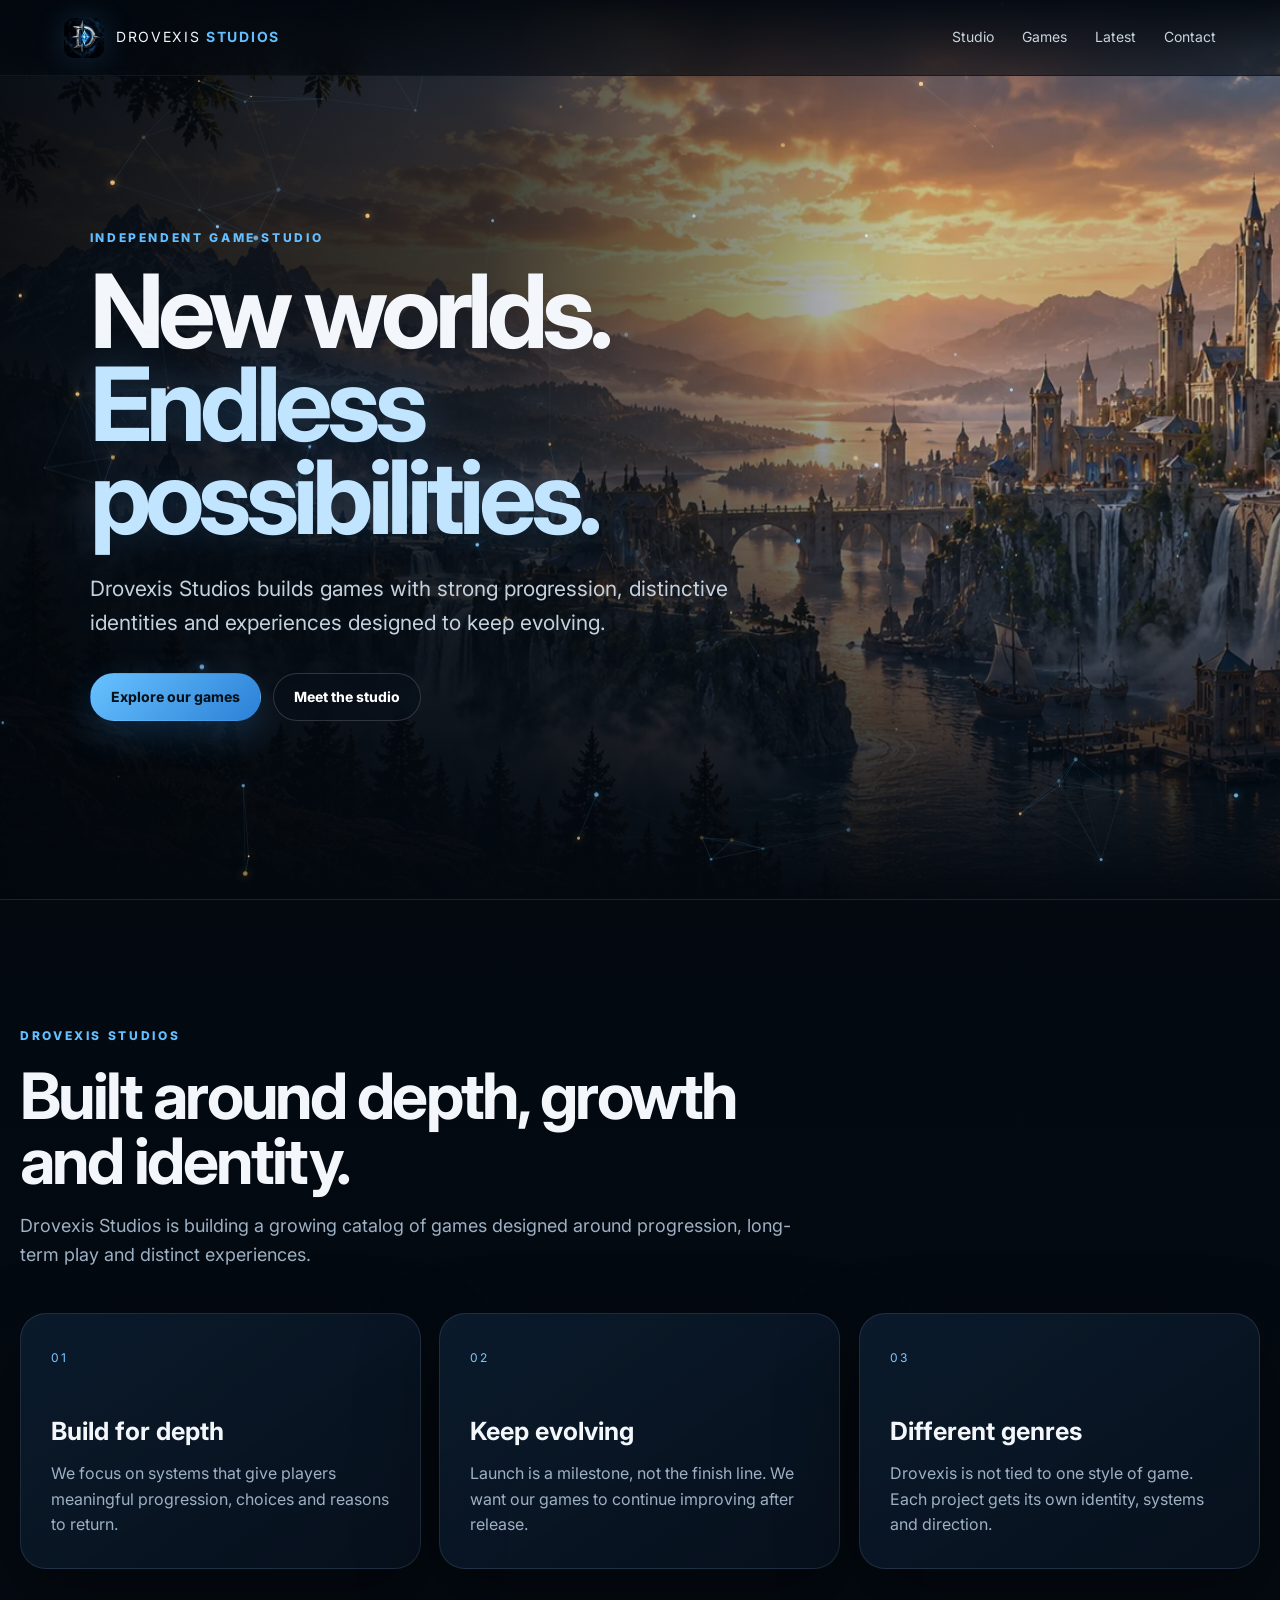
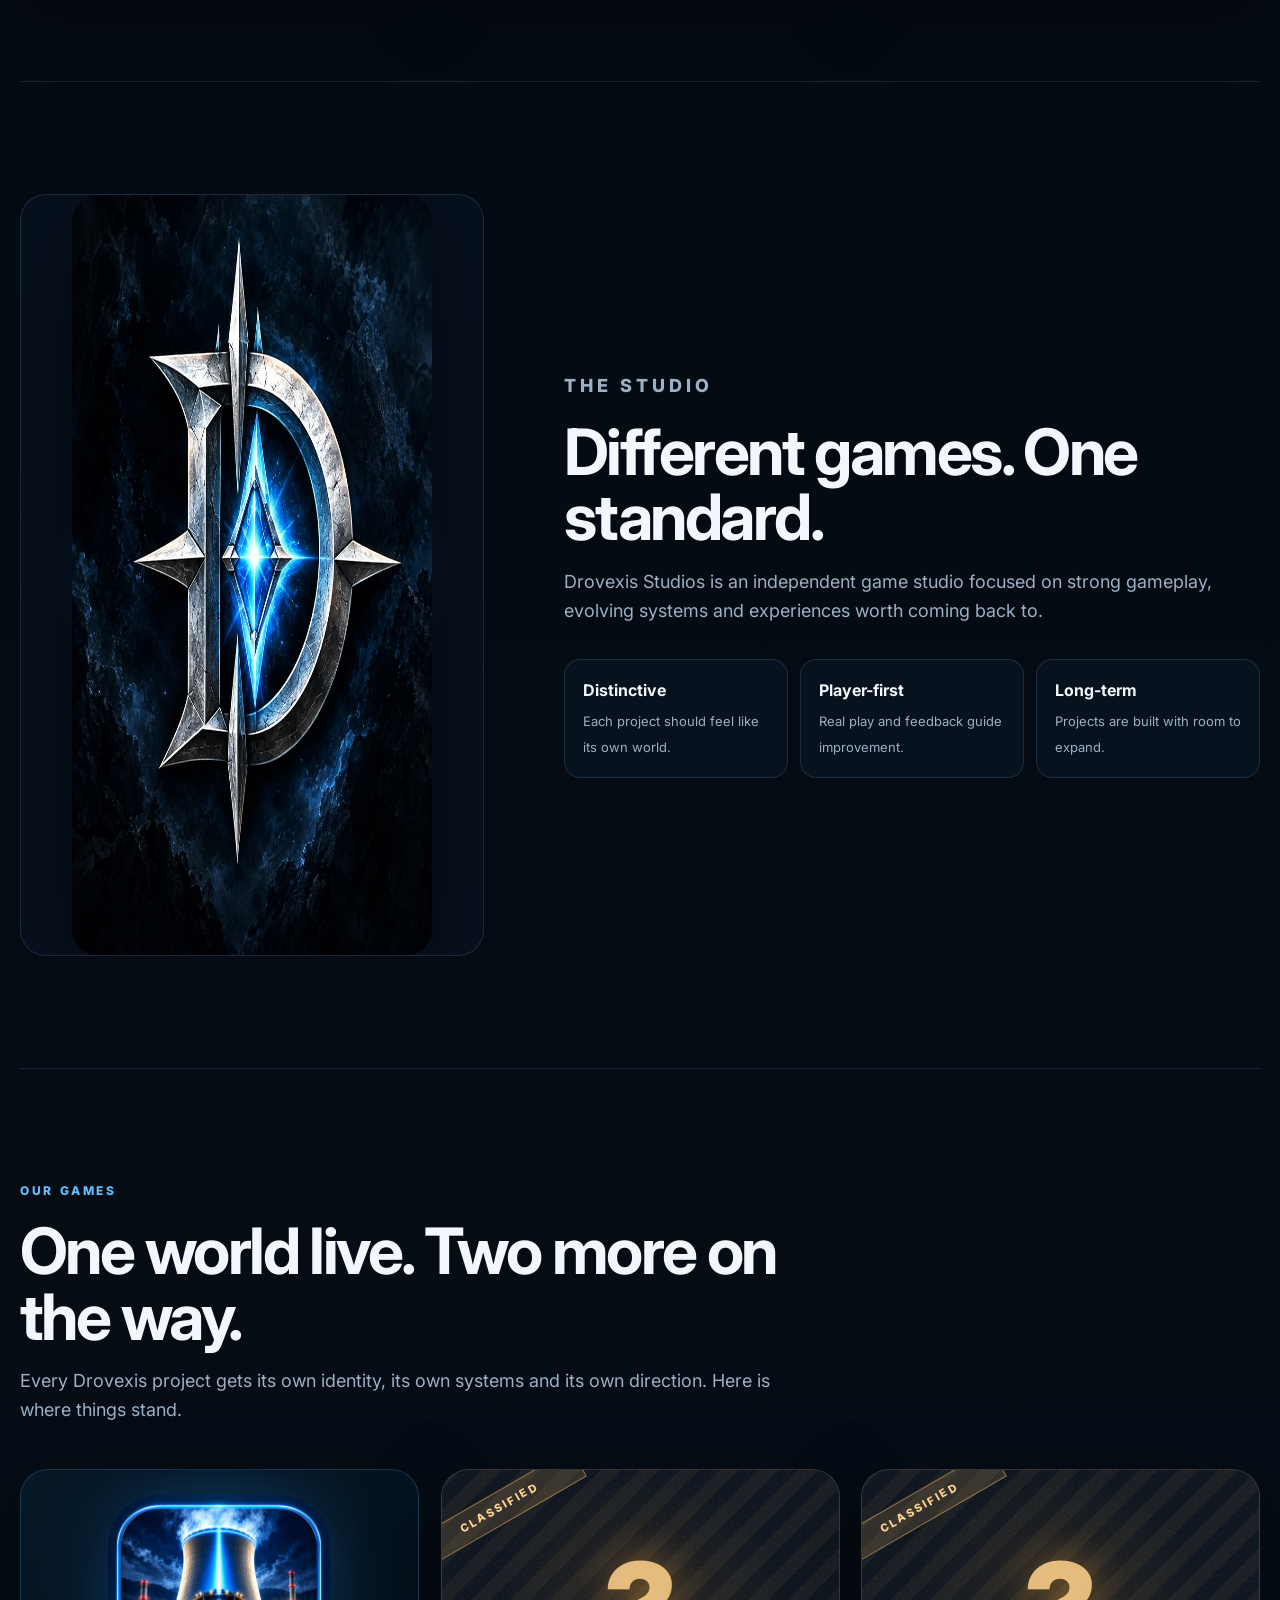
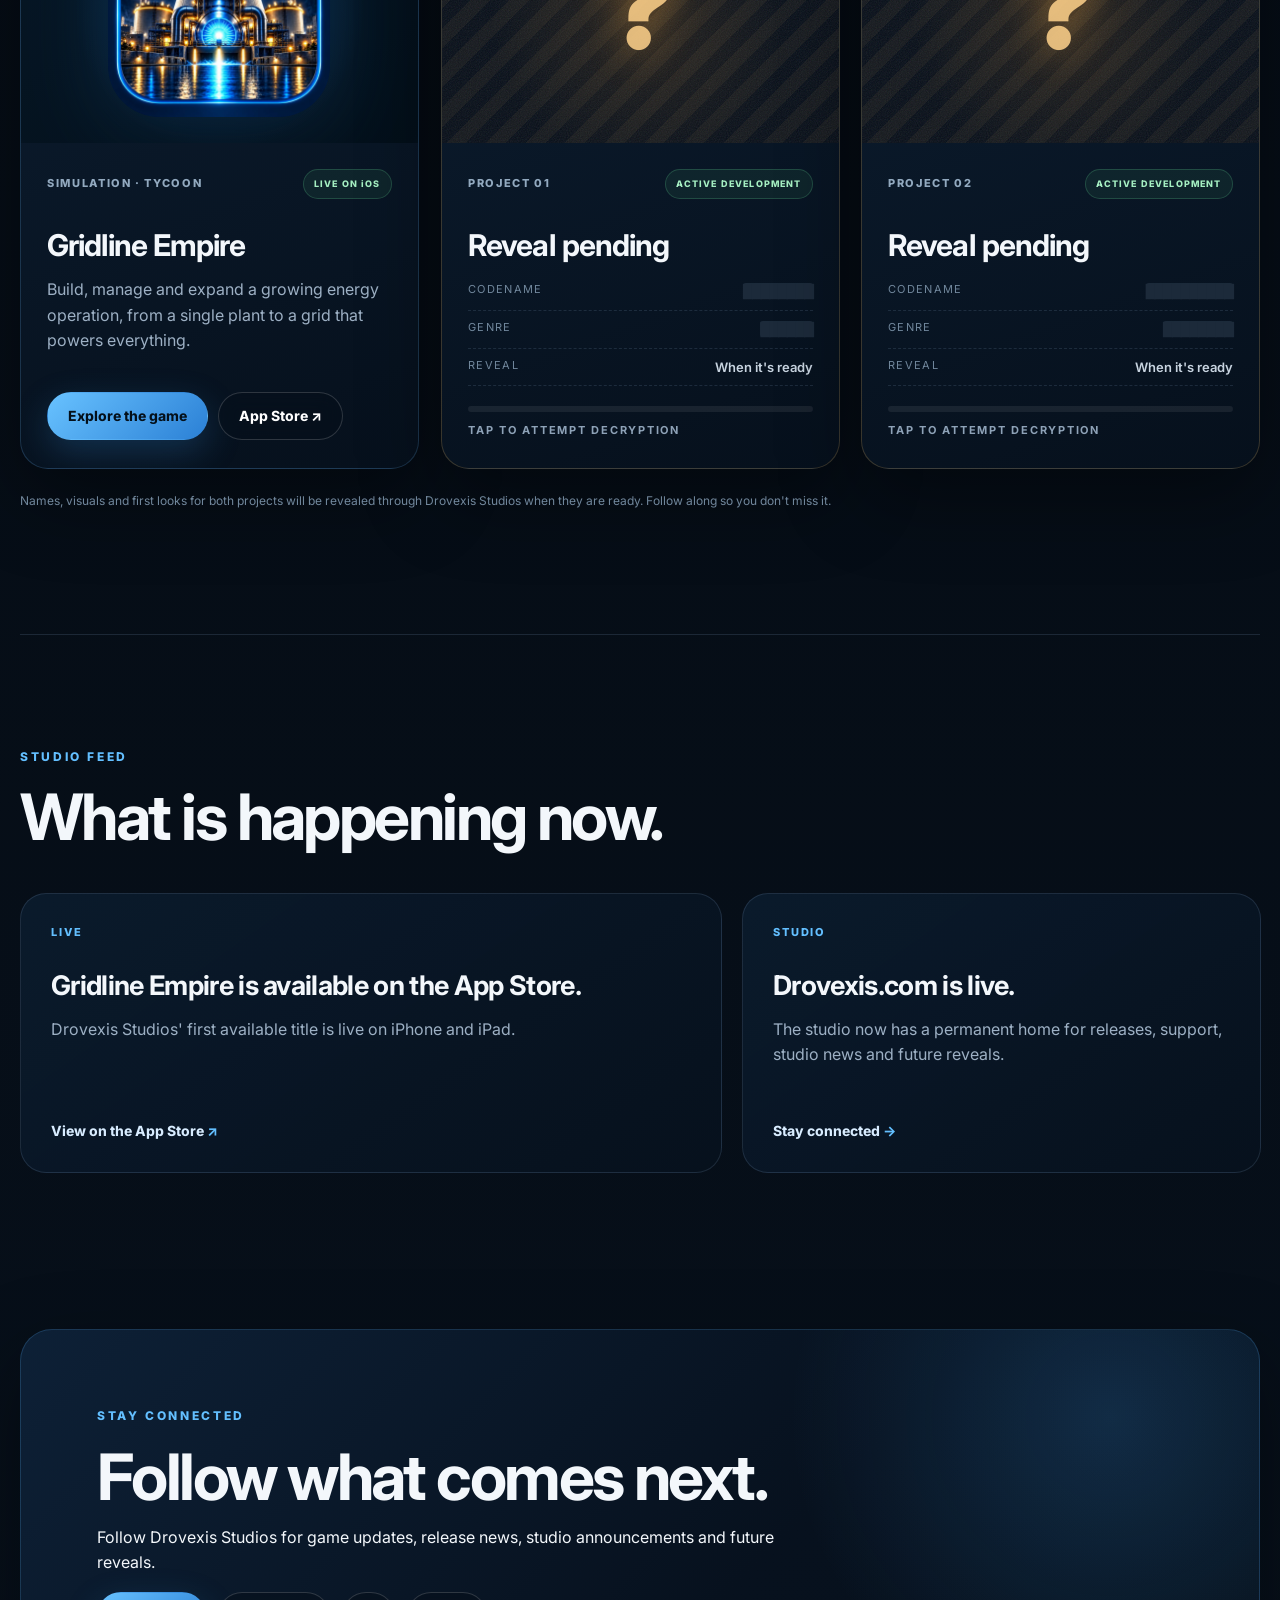
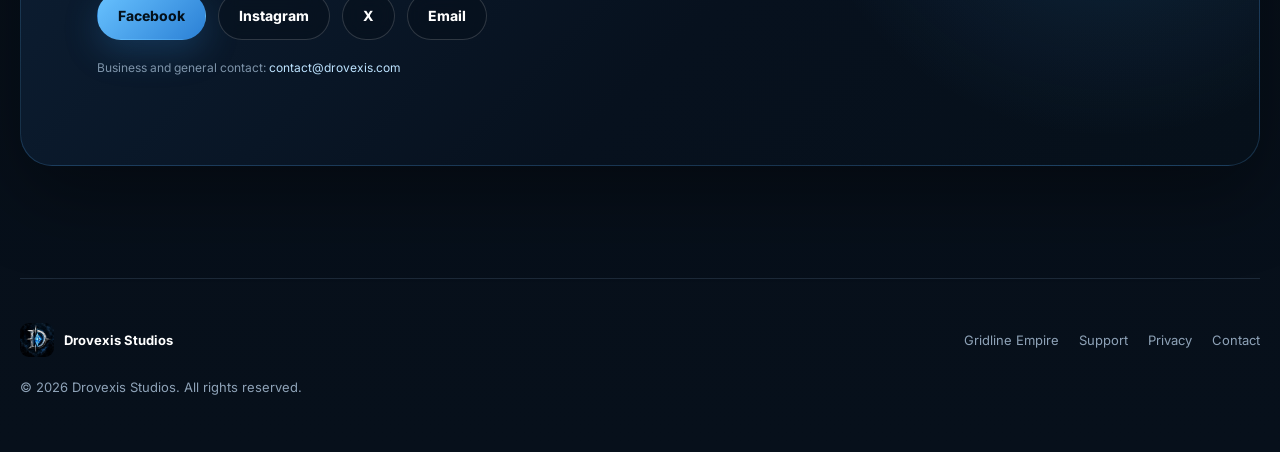
==== commit 95c4042d: "Website v10: interactive studio showcase - Homepage games section is an equal lineup: Gridline Empir" ====
--- a/index.html
+++ b/index.html
@@ -48,9 +48,8 @@
     </a>
     <button class="nav-toggle" aria-expanded="false" aria-controls="site-nav" aria-label="Open navigation">☰</button>
     <nav id="site-nav" class="site-nav" aria-label="Primary navigation">
+      <a href="#studio">Studio</a>
       <a href="#games">Games</a>
-      <a href="#studio">Studio</a>
-      <a href="#development">Development</a>
       <a href="#latest">Latest</a>
       <a href="#contact">Contact</a>
     </nav>
@@ -58,6 +57,7 @@
 
   <main id="main">
     <section class="hero" aria-labelledby="hero-title">
+      <canvas class="fx-canvas" data-fx="embers" aria-hidden="true"></canvas>
       <img class="hero-bg" src="assets/drovexis-hero.webp" width="1942" height="809" fetchpriority="high" alt="A vast cinematic city and mountain landscape at sunrise" />
       <div class="hero-shade"></div>
       <div class="hero-content reveal">
@@ -65,8 +65,8 @@
         <h1 id="hero-title">New worlds.<br /><span>Endless possibilities.</span></h1>
         <p class="hero-copy">Drovexis Studios builds games with strong progression, distinctive identities and experiences designed to keep evolving.</p>
         <div class="hero-actions">
-          <a class="button button-primary" href="#games">Explore the studio</a>
-          <a class="button button-ghost" href="https://apps.apple.com/us/app/gridline-empire/id6809161844" target="_blank" rel="noopener">Gridline Empire on App Store</a>
+          <a class="button button-primary" href="#games">Explore our games</a>
+          <a class="button button-ghost" href="#studio">Meet the studio</a>
         </div>
       </div>
     </section>
@@ -78,17 +78,17 @@
         <p>Drovexis Studios is building a growing catalog of games designed around progression, long-term play and distinct experiences.</p>
       </div>
       <div class="intro-grid">
-        <article class="info-panel reveal">
+        <article class="info-panel tilt reveal" data-tilt>
           <span class="panel-number">01</span>
           <h3>Build for depth</h3>
           <p>We focus on systems that give players meaningful progression, choices and reasons to return.</p>
         </article>
-        <article class="info-panel reveal">
+        <article class="info-panel tilt reveal" data-tilt>
           <span class="panel-number">02</span>
           <h3>Keep evolving</h3>
           <p>Launch is a milestone, not the finish line. We want our games to continue improving after release.</p>
         </article>
-        <article class="info-panel reveal">
+        <article class="info-panel tilt reveal" data-tilt>
           <span class="panel-number">03</span>
           <h3>Different genres</h3>
           <p>Drovexis is not tied to one style of game. Each project gets its own identity, systems and direction.</p>
@@ -96,37 +96,8 @@
       </div>
     </section>
 
-    <section class="section game-spotlight" id="games" aria-labelledby="games-title">
-      <div class="section-heading reveal">
-        <p class="eyebrow">AVAILABLE NOW</p>
-        <h2 id="games-title">Gridline Empire</h2>
-        <p>Build, manage and expand a growing energy operation in a mobile simulation built around progression and scale.</p>
-      </div>
-
-      <div class="spotlight-shell reveal">
-        <div class="spotlight-visual spotlight-app-icon-stage">
-          <img class="spotlight-main-icon" src="assets/gridline-empire-icon.webp" alt="Gridline Empire App Store icon" width="900" height="900" loading="lazy" />
-        </div>
-        <div class="spotlight-copy">
-          <p class="game-kicker">SIMULATION · TYCOON · iOS</p>
-          <h3>Build the grid. Grow the empire.</h3>
-          <p>Start with a growing operation, expand your facilities, improve production and keep pushing your power network forward.</p>
-          <div class="feature-grid">
-            <div><strong>Build</strong><span>Develop and expand your power operation.</span></div>
-            <div><strong>Upgrade</strong><span>Invest in production and long-term growth.</span></div>
-            <div><strong>Progress</strong><span>Keep pushing toward larger milestones.</span></div>
-            <div><strong>Expand</strong><span>Scale from a small operation into a much larger grid.</span></div>
-          </div>
-          <div class="spotlight-actions">
-            <a class="button button-primary" href="https://apps.apple.com/us/app/gridline-empire/id6809161844" target="_blank" rel="noopener">Download on the App Store</a>
-            <a class="button button-ghost" href="gridline-empire.html">Explore Gridline Empire</a>
-          </div>
-        </div>
-      </div>
-    </section>
-
     <section class="section split-section" id="studio" aria-labelledby="studio-title">
-      <div class="about-mark reveal" aria-hidden="true">
+      <div class="about-mark tilt reveal" data-tilt aria-hidden="true">
         <img src="assets/drovexis-logo.webp" alt="" width="760" height="760" loading="lazy" />
       </div>
       <div class="about-copy reveal">
@@ -141,29 +112,67 @@
       </div>
     </section>
 
-    <section class="section development" id="development" aria-labelledby="development-title">
+    <section class="section games-lineup" id="games" aria-labelledby="games-title">
+      <span id="development" class="anchor-alias" aria-hidden="true"></span>
       <div class="section-heading reveal">
-        <p class="eyebrow">IN DEVELOPMENT</p>
-        <h2 id="development-title">Two more projects are underway.</h2>
-        <p>We are keeping both projects under wraps for now. Details, names and first looks will be revealed when they are ready.</p>
-      </div>
-      <div class="development-grid">
-        <article class="project-card reveal">
-          <div class="project-number" aria-hidden="true">01</div>
-          <div class="project-topline"><span>PROJECT 01</span><span class="status-badge">ACTIVE DEVELOPMENT</span></div>
-          <h3>Reveal pending</h3>
-          <p>A new Drovexis title is being built behind the scenes. Its name, visuals and full direction will be shared when it is ready for a proper reveal.</p>
-          <small>Details intentionally withheld</small>
-        </article>
-        <article class="project-card reveal">
-          <div class="project-number" aria-hidden="true">02</div>
-          <div class="project-topline"><span>PROJECT 02</span><span class="status-badge">ACTIVE DEVELOPMENT</span></div>
-          <h3>Reveal pending</h3>
-          <p>A second title is moving forward in parallel, expanding the range of games being developed under Drovexis Studios.</p>
-          <small>Details intentionally withheld</small>
-        </article>
-      </div>
-      <p class="development-note reveal">Development details will be announced through Drovexis Studios when each project is ready to be shown.</p>
+        <p class="eyebrow">OUR GAMES</p>
+        <h2 id="games-title">One world live. Two more on the way.</h2>
+        <p>Every Drovexis project gets its own identity, its own systems and its own direction. Here is where things stand.</p>
+      </div>
+
+      <div class="lineup-grid">
+        <article class="game-card tilt reveal" data-tilt>
+          <div class="game-card-art">
+            <img src="assets/gridline-empire-icon.webp" alt="Gridline Empire app icon" width="900" height="900" loading="lazy" />
+          </div>
+          <div class="game-card-body">
+            <div class="project-topline"><span>SIMULATION · TYCOON</span><span class="status-badge status-live">LIVE ON iOS</span></div>
+            <h3>Gridline Empire</h3>
+            <p>Build, manage and expand a growing energy operation, from a single plant to a grid that powers everything.</p>
+            <div class="card-actions">
+              <a class="button button-primary" href="gridline-empire.html">Explore the game</a>
+              <a class="button button-ghost" href="https://apps.apple.com/us/app/gridline-empire/id6809161844" target="_blank" rel="noopener">App Store ↗</a>
+            </div>
+          </div>
+        </article>
+
+        <article class="game-card classified tilt reveal" data-tilt data-classified tabindex="0" role="button" aria-label="Project 01, classified. Tap to attempt decryption.">
+          <div class="classified-art" aria-hidden="true">
+            <div class="classified-noise"></div>
+            <span class="classified-stamp">CLASSIFIED</span>
+            <span class="classified-q">?</span>
+          </div>
+          <div class="game-card-body">
+            <div class="project-topline"><span>PROJECT 01</span><span class="status-badge">ACTIVE DEVELOPMENT</span></div>
+            <h3 class="scramble" data-text="Reveal pending">Reveal pending</h3>
+            <dl class="file-lines">
+              <div><dt>Codename</dt><dd><span class="redact">████████</span></dd></div>
+              <div><dt>Genre</dt><dd><span class="redact">██████</span></dd></div>
+              <div><dt>Reveal</dt><dd>When it's ready</dd></div>
+            </dl>
+            <div class="decrypt"><div class="decrypt-bar"><span></span></div><p class="decrypt-msg">Tap to attempt decryption</p></div>
+          </div>
+        </article>
+
+        <article class="game-card classified tilt reveal" data-tilt data-classified tabindex="0" role="button" aria-label="Project 02, classified. Tap to attempt decryption.">
+          <div class="classified-art" aria-hidden="true">
+            <div class="classified-noise"></div>
+            <span class="classified-stamp">CLASSIFIED</span>
+            <span class="classified-q">?</span>
+          </div>
+          <div class="game-card-body">
+            <div class="project-topline"><span>PROJECT 02</span><span class="status-badge">ACTIVE DEVELOPMENT</span></div>
+            <h3 class="scramble" data-text="Reveal pending">Reveal pending</h3>
+            <dl class="file-lines">
+              <div><dt>Codename</dt><dd><span class="redact">██████████</span></dd></div>
+              <div><dt>Genre</dt><dd><span class="redact">████████</span></dd></div>
+              <div><dt>Reveal</dt><dd>When it's ready</dd></div>
+            </dl>
+            <div class="decrypt"><div class="decrypt-bar"><span></span></div><p class="decrypt-msg">Tap to attempt decryption</p></div>
+          </div>
+        </article>
+      </div>
+      <p class="development-note reveal">Names, visuals and first looks for both projects will be revealed through Drovexis Studios when they are ready. Follow along so you don't miss it.</p>
     </section>
 
     <section class="section latest" id="latest" aria-labelledby="latest-title">
@@ -172,13 +181,13 @@
         <h2 id="latest-title">What is happening now.</h2>
       </div>
       <div class="latest-grid">
-        <article class="news-card reveal">
+        <article class="news-card tilt reveal" data-tilt>
           <span class="news-tag">LIVE</span>
           <h3>Gridline Empire is available on the App Store.</h3>
           <p>Drovexis Studios' first available title is live on iPhone and iPad.</p>
           <a class="text-link" href="https://apps.apple.com/us/app/gridline-empire/id6809161844" target="_blank" rel="noopener">View on the App Store <span>↗</span></a>
         </article>
-        <article class="news-card reveal">
+        <article class="news-card tilt reveal" data-tilt>
           <span class="news-tag">STUDIO</span>
           <h3>Drovexis.com is live.</h3>
           <p>The studio now has a permanent home for releases, support, studio news and future reveals.</p>
--- a/styles.css
+++ b/styles.css
@@ -121,3 +121,101 @@
   .icon-hero-art img{max-width:220px}
 }
 @media(max-width:720px){.icon-hero{min-height:auto;padding:100px 20px 55px;gap:26px}.icon-hero-art img{max-width:170px}}
+
+/* v10 — interactive layer */
+.anchor-alias{position:relative;top:-90px;display:block;height:0}
+.fx-canvas{position:absolute;inset:0;width:100%;height:100%;z-index:1;pointer-events:none;mix-blend-mode:screen}
+.hero .hero-shade{z-index:0}.hero .fx-canvas{z-index:1}
+.icon-hero .fx-canvas{z-index:1;opacity:.9}
+.icon-hero .game-detail-shade{z-index:0}
+
+/* 3D tilt + glare */
+.tilt{--rx:0deg;--ry:0deg;--mx:50%;--my:50%;transform-style:preserve-3d;will-change:transform}
+.js .tilt.is-visible{transform:perspective(900px) rotateX(var(--rx)) rotateY(var(--ry))}
+.js .tilt.tilting{transition:transform .08s linear,opacity .65s ease}
+.js .tilt.is-visible:not(.tilting){transition:transform .5s cubic-bezier(.2,.8,.2,1),opacity .65s ease}
+.tilt{position:relative}
+.tilt::before{content:"";position:absolute;inset:0;border-radius:inherit;pointer-events:none;z-index:5;opacity:0;transition:opacity .3s ease;background:radial-gradient(circle at var(--mx) var(--my),rgba(140,205,255,.18),transparent 45%)}
+.tilt.tilting::before{opacity:1}
+.icon-hero-art.tilt::before{border-radius:23%}
+.info-panel,.news-card{transition:border-color .3s ease}
+.info-panel:hover,.news-card:hover{border-color:rgba(105,185,249,.35)}
+
+/* games lineup */
+.games-lineup{border-top:1px solid var(--line)}
+.lineup-grid{display:grid;grid-template-columns:repeat(3,1fr);gap:22px}
+.game-card{display:flex;flex-direction:column;border-radius:28px;overflow:hidden;border:1px solid rgba(105,185,249,.2);background:linear-gradient(160deg,#0c1d30,#06101c);box-shadow:var(--shadow)}
+.game-card-art{aspect-ratio:16/11;display:grid;place-items:center;background:radial-gradient(circle at 50% 50%,rgba(37,151,255,.3),transparent 60%),linear-gradient(145deg,#071827,#04101a);overflow:hidden}
+.game-card-art img{width:56%;height:auto;border-radius:23%;filter:drop-shadow(0 20px 40px rgba(0,0,0,.5)) drop-shadow(0 0 30px rgba(34,151,255,.25));transition:transform .5s cubic-bezier(.2,.8,.2,1)}
+.game-card:hover .game-card-art img{transform:scale(1.06) translateZ(30px)}
+.game-card-body{padding:26px 26px 28px;display:flex;flex-direction:column;flex:1}
+.game-card h3{font-size:30px;letter-spacing:-.03em;margin:22px 0 8px}
+.game-card-body>p{color:var(--muted);margin:0 0 22px}
+.card-actions{display:flex;flex-wrap:wrap;gap:10px;margin-top:auto}
+.status-live{color:#a5efc2}
+
+/* classified cards */
+.classified{cursor:pointer;border-color:rgba(255,197,106,.2);outline:none}
+.classified:focus-visible{box-shadow:0 0 0 3px rgba(99,191,255,.6),var(--shadow)}
+.classified-art{position:relative;aspect-ratio:16/11;display:grid;place-items:center;overflow:hidden;background:repeating-linear-gradient(135deg,rgba(255,197,106,.05) 0 14px,transparent 14px 28px),radial-gradient(circle at 50% 55%,rgba(255,170,60,.12),transparent 60%),#060d17}
+.classified-noise{position:absolute;inset:-50%;opacity:.12;background-image:url("data:image/svg+xml,%3Csvg xmlns='http://www.w3.org/2000/svg' width='160' height='160'%3E%3Cfilter id='n'%3E%3CfeTurbulence type='fractalNoise' baseFrequency='.9' numOctaves='2'/%3E%3C/filter%3E%3Crect width='100%25' height='100%25' filter='url(%23n)'/%3E%3C/svg%3E");animation:noise 1.2s steps(6) infinite}
+@keyframes noise{0%{transform:translate(0,0)}20%{transform:translate(-8%,4%)}40%{transform:translate(6%,-6%)}60%{transform:translate(-4%,8%)}80%{transform:translate(8%,2%)}100%{transform:translate(0,0)}}
+.classified-q{position:relative;font-size:120px;font-weight:900;line-height:1;color:rgba(255,210,140,.85);text-shadow:0 0 40px rgba(255,170,60,.45)}
+.classified-stamp{position:absolute;top:22px;left:-34px;transform:rotate(-30deg);padding:6px 46px;background:rgba(255,197,106,.14);border:1px solid rgba(255,197,106,.45);color:#ffd391;font-size:11px;font-weight:800;letter-spacing:.24em}
+.classified:hover .classified-q,.classified.decrypting .classified-q{animation:glitch .5s steps(2) infinite}
+@keyframes glitch{0%{transform:translate(0);text-shadow:-3px 0 rgba(99,191,255,.8),3px 0 rgba(255,90,90,.7)}25%{transform:translate(-3px,2px)}50%{transform:translate(3px,-1px);text-shadow:3px 0 rgba(99,191,255,.8),-3px 0 rgba(255,90,90,.7)}75%{transform:translate(-1px,-2px)}100%{transform:translate(0)}}
+.file-lines{margin:4px 0 20px;display:grid;gap:8px}
+.file-lines div{display:flex;justify-content:space-between;gap:12px;padding-bottom:8px;border-bottom:1px dashed rgba(153,190,226,.14);font-size:13px}
+.file-lines dt{color:#71879c;letter-spacing:.12em;text-transform:uppercase;font-size:11px}
+.file-lines dd{margin:0;color:#c8d4e0;font-weight:600}
+.redact{color:#1c2a3a;background:#1c2a3a;border-radius:3px;letter-spacing:-.1em}
+.decrypt{margin-top:auto}
+.decrypt-bar{height:6px;border-radius:99px;background:rgba(255,255,255,.07);overflow:hidden}
+.decrypt-bar span{display:block;height:100%;width:0;background:linear-gradient(90deg,#ffb04a,#ffd391);box-shadow:0 0 14px rgba(255,190,90,.5)}
+.decrypt-msg{margin:10px 0 0;font-size:11px;letter-spacing:.16em;text-transform:uppercase;color:#8ea2b7;font-weight:700}
+.classified.denied .decrypt-msg{color:#ff8a7a}
+.classified.denied .decrypt-bar span{background:linear-gradient(90deg,#ff6a5a,#ff9d8a)}
+.scramble{font-variant-numeric:tabular-nums}
+
+/* mini game */
+.mini-game-section{border-top:1px solid var(--line)}
+.mini-game{position:relative;display:grid;grid-template-columns:1.35fr 1fr;border-radius:30px;overflow:hidden;border:1px solid rgba(105,185,249,.22);background:linear-gradient(145deg,#0b1d31,#06101c);box-shadow:var(--shadow)}
+.mg-stage{position:relative;min-height:440px;background:linear-gradient(180deg,#040c18 0%,#081a2e 70%,#0b2036 100%)}
+.mg-canvas{position:absolute;inset:0;width:100%;height:100%;display:block}
+.mg-hud{position:absolute;top:18px;left:18px;right:18px;display:flex;gap:10px;flex-wrap:wrap}
+.mg-hud div{padding:10px 14px;border-radius:14px;background:rgba(3,9,16,.72);border:1px solid rgba(255,255,255,.08);backdrop-filter:blur(8px)}
+.mg-hud span{display:block;font-size:10px;letter-spacing:.14em;text-transform:uppercase;color:#758aa0}
+.mg-hud strong{font-size:22px;font-variant-numeric:tabular-nums}
+.mg-hud small{margin-left:4px;color:#9db0c4;font-size:12px}
+.mg-progress{position:absolute;left:18px;right:18px;bottom:16px;height:8px;border-radius:99px;background:rgba(255,255,255,.08);overflow:hidden}
+.mg-progress span{display:block;height:100%;width:0;background:linear-gradient(90deg,#287cca,#69c2ff,#ffd391);box-shadow:0 0 18px rgba(105,194,255,.55);transition:width .25s ease}
+.mg-controls{padding:24px;display:flex;flex-direction:column;gap:16px;border-left:1px solid var(--line)}
+.mg-generate{position:relative;display:flex;align-items:center;justify-content:center;gap:16px;min-height:110px;border:0;border-radius:22px;cursor:pointer;color:#04101a;font:inherit;background:linear-gradient(135deg,#7fd0ff,#2b80d5);box-shadow:0 14px 40px rgba(53,138,215,.35),inset 0 1px 0 rgba(255,255,255,.4);transition:transform .08s ease,box-shadow .2s ease;touch-action:manipulation;user-select:none;-webkit-user-select:none}
+.mg-generate:hover{box-shadow:0 18px 50px rgba(53,138,215,.5),inset 0 1px 0 rgba(255,255,255,.4)}
+.mg-generate:active,.mg-generate.pressed{transform:scale(.96)}
+.mg-bolt{font-size:44px;filter:drop-shadow(0 0 10px rgba(255,220,120,.8))}
+.mg-generate b{display:block;font-size:24px;text-align:left}
+.mg-generate small{display:block;font-size:13px;opacity:.75;text-align:left}
+.mg-float{position:absolute;pointer-events:none;font-weight:900;color:#fff3c4;text-shadow:0 0 12px rgba(255,200,80,.9);animation:floatUp .8s ease-out forwards}
+@keyframes floatUp{to{transform:translateY(-60px);opacity:0}}
+.mg-shop{display:grid;gap:10px}
+.mg-item{display:grid;grid-template-columns:auto 1fr auto;align-items:center;gap:12px;padding:12px 14px;border-radius:16px;border:1px solid var(--line);background:rgba(6,16,27,.6);color:var(--text);font:inherit;text-align:left;cursor:pointer;transition:border-color .2s ease,background .2s ease,opacity .2s ease,transform .15s ease}
+.mg-item:hover:not(:disabled){border-color:rgba(128,201,255,.55);background:rgba(14,31,49,.8);transform:translateY(-1px)}
+.mg-item:disabled{opacity:.42;cursor:not-allowed}
+.mg-ico{font-size:24px}
+.mg-name{font-weight:700;font-size:15px}
+.mg-name small{display:block;font-weight:500;font-size:12px;color:#8ea2b7}
+.mg-cost{font-weight:800;font-size:14px;color:var(--gold);font-variant-numeric:tabular-nums;white-space:nowrap}
+.mg-cost::after{content:" MWh";font-size:11px;color:#9db0c4;font-weight:600}
+.mg-win{position:absolute;inset:0;z-index:5;display:grid;place-items:center;padding:20px;background:rgba(2,7,13,.72);backdrop-filter:blur(6px);animation:fadeIn .4s ease}
+.mg-win[hidden]{display:none}
+.mg-win-card{max-width:520px;text-align:center;padding:36px 30px;border-radius:26px;border:1px solid rgba(255,197,106,.35);background:radial-gradient(circle at 50% 0%,rgba(255,197,106,.16),transparent 60%),#0a1727;box-shadow:var(--shadow)}
+.mg-win-card h3{font-size:34px;letter-spacing:-.03em;margin:0 0 10px}
+.mg-win-card p{color:var(--muted)}
+.mg-win-card .hero-actions{justify-content:center;margin-top:20px}
+.mg-win-card button.button{font:inherit;font-weight:750;font-size:14px;cursor:pointer}
+@keyframes fadeIn{from{opacity:0}to{opacity:1}}
+
+@media(max-width:1020px){.lineup-grid{grid-template-columns:1fr 1fr}.lineup-grid .game-card:first-child{grid-column:1/-1;flex-direction:row}.lineup-grid .game-card:first-child .game-card-art{aspect-ratio:auto;flex:0 0 42%}.mini-game{grid-template-columns:1fr}.mg-controls{border-left:0;border-top:1px solid var(--line)}}
+@media(max-width:720px){.lineup-grid{grid-template-columns:1fr}.lineup-grid .game-card:first-child{flex-direction:column}.lineup-grid .game-card:first-child .game-card-art{aspect-ratio:16/11}.game-card-body{padding:22px 20px 24px}.card-actions .button{flex:1 1 100%;white-space:nowrap}.mg-stage{min-height:300px}.mg-hud{top:12px;left:12px;right:12px;gap:6px}.mg-hud div{padding:8px 10px}.mg-hud strong{font-size:18px}.mg-controls{padding:16px}.mg-generate{min-height:92px}.icon-hero .fx-canvas{opacity:.6}}
+@media(prefers-reduced-motion:reduce){.classified-noise,.classified-q{animation:none!important}.js .tilt.is-visible{transform:none}}
